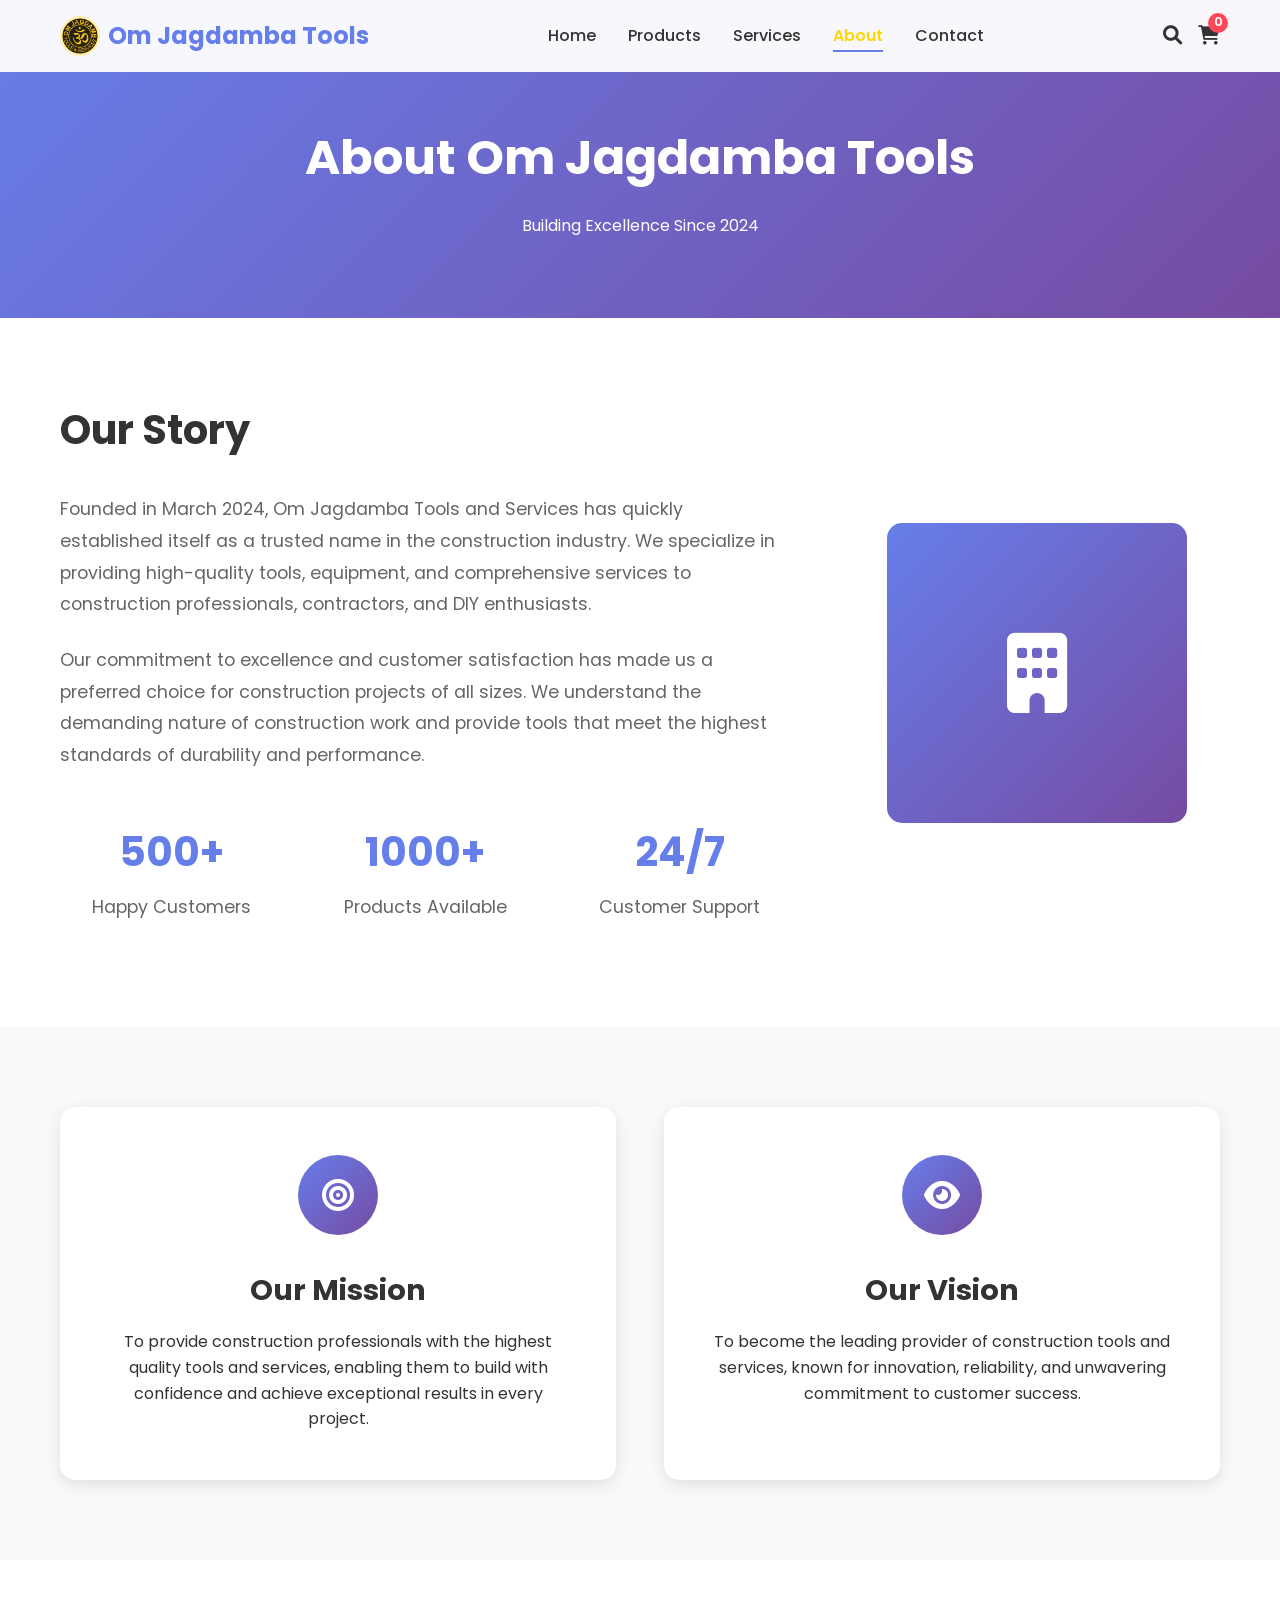
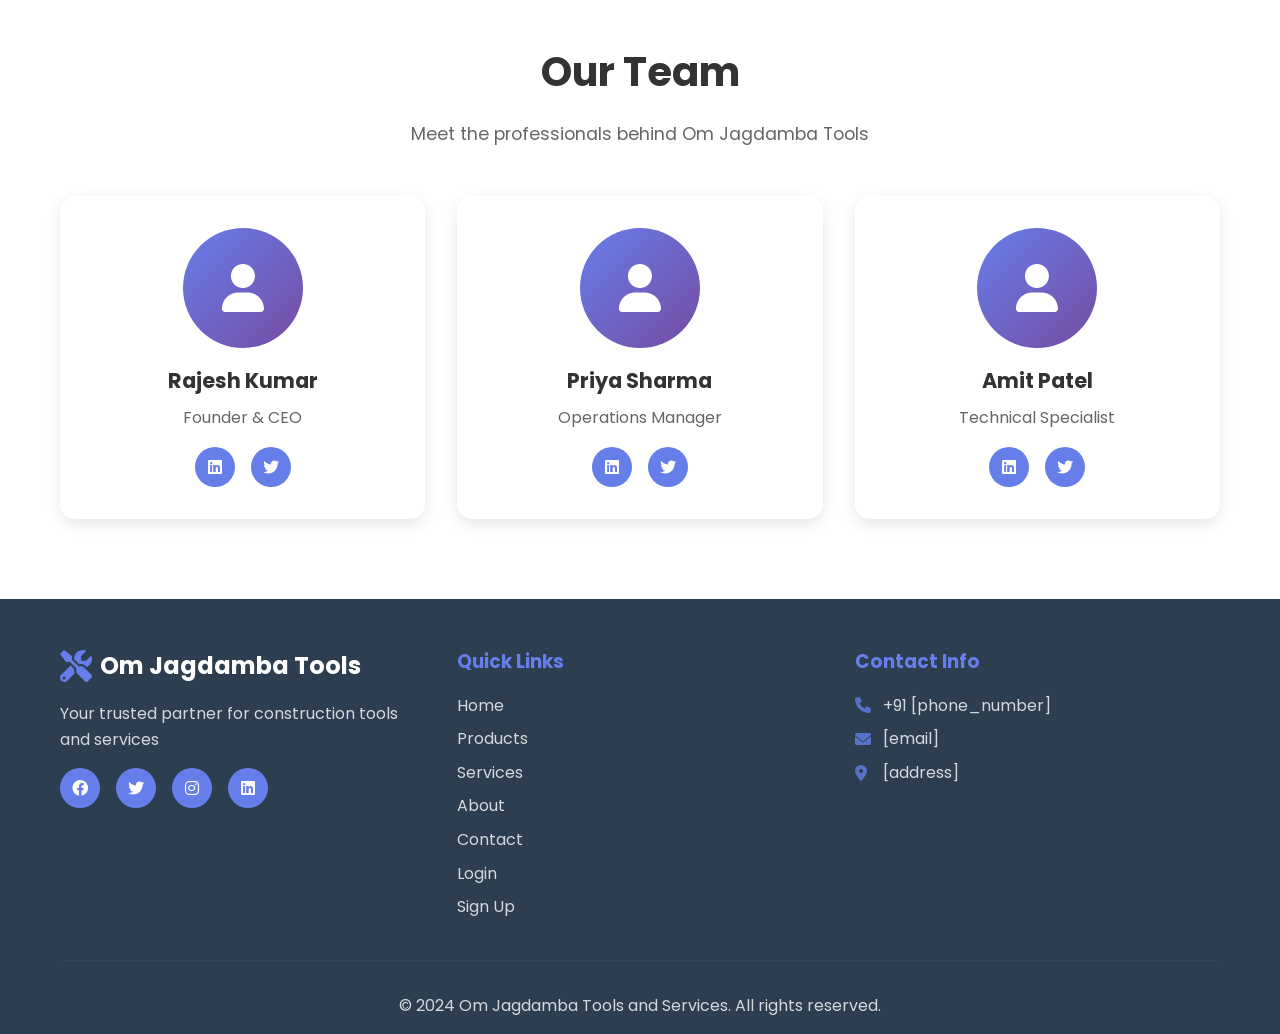
==== about.html @ 0ce2794a "Tried git" ====
<!DOCTYPE html>
<html lang="en">
<head>
    <meta charset="UTF-8">
    <meta name="viewport" content="width=device-width, initial-scale=1.0">
    <title>About Us - Om Jagdamba Tools and Services</title>
    <link rel="stylesheet" href="styles.css">
    <link href="https://cdnjs.cloudflare.com/ajax/libs/font-awesome/6.0.0/css/all.min.css" rel="stylesheet">
    <link href="https://fonts.googleapis.com/css2?family=Poppins:wght@300;400;500;600;700&display=swap" rel="stylesheet">
</head>
<body>
    <!-- Header -->
    <header class="header">
        <nav class="navbar">
            <div class="nav-container">
                <div class="logo">
                    <img src="om-jagdamb-tools-services-logo.jpg" alt="Om Jagdamba Tools Logo" class="logo-image">
                    <span>Om Jagdamba Tools</span>
                </div>
                <ul class="nav-menu">
                    <li><a href="index.html" class="nav-link">Home</a></li>
                    <li><a href="product_webpage.html" class="nav-link">Products</a></li>
                    <li><a href="index.html#services" class="nav-link">Services</a></li>
                    <li><a href="about.html" class="nav-link active">About</a></li>
                    <li><a href="contact.html" class="nav-link">Contact</a></li>
                </ul>
                <div class="nav-icons">
                    <div class="search-icon"><i class="fas fa-search"></i></div>
                    <div class="cart-icon">
                        <i class="fas fa-shopping-cart"></i>
                        <span class="cart-count">0</span>
                    </div>
                </div>
            </div>
        </nav>
    </header>

    <!-- About Hero -->
    <section class="page-hero">
        <div class="container">
            <h1>About Om Jagdamba Tools</h1>
            <p>Building Excellence Since 2024</p>
        </div>
    </section>

    <!-- About Content -->
    <section class="about-content">
        <div class="container">
            <div class="about-grid">
                <div class="about-text">
                    <h2>Our Story</h2>
                    <p>Founded in March 2024, Om Jagdamba Tools and Services has quickly established itself as a trusted name in the construction industry. We specialize in providing high-quality tools, equipment, and comprehensive services to construction professionals, contractors, and DIY enthusiasts.</p>
                    
                    <p>Our commitment to excellence and customer satisfaction has made us a preferred choice for construction projects of all sizes. We understand the demanding nature of construction work and provide tools that meet the highest standards of durability and performance.</p>
                    
                    <div class="stats">
                        <div class="stat-item">
                            <h3>500+</h3>
                            <p>Happy Customers</p>
                        </div>
                        <div class="stat-item">
                            <h3>1000+</h3>
                            <p>Products Available</p>
                        </div>
                        <div class="stat-item">
                            <h3>24/7</h3>
                            <p>Customer Support</p>
                        </div>
                    </div>
                </div>
                <div class="about-image">
                    <div class="image-placeholder">
                        <i class="fas fa-building"></i>
                    </div>
                </div>
            </div>
        </div>
    </section>

    <!-- Mission & Vision -->
    <section class="mission-vision">
        <div class="container">
            <div class="mv-grid">
                <div class="mv-card">
                    <div class="mv-icon">
                        <i class="fas fa-bullseye"></i>
                    </div>
                    <h3>Our Mission</h3>
                    <p>To provide construction professionals with the highest quality tools and services, enabling them to build with confidence and achieve exceptional results in every project.</p>
                </div>
                <div class="mv-card">
                    <div class="mv-icon">
                        <i class="fas fa-eye"></i>
                    </div>
                    <h3>Our Vision</h3>
                    <p>To become the leading provider of construction tools and services, known for innovation, reliability, and unwavering commitment to customer success.</p>
                </div>
            </div>
        </div>
    </section>

    <!-- Team Section -->
    <section class="team">
        <div class="container">
            <div class="section-header">
                <h2>Our Team</h2>
                <p>Meet the professionals behind Om Jagdamba Tools</p>
            </div>
            <div class="team-grid">
                <div class="team-member">
                    <div class="member-image">
                        <i class="fas fa-user"></i>
                    </div>
                    <h3>Rajesh Kumar</h3>
                    <p>Founder & CEO</p>
                    <div class="member-social">
                        <a href="#"><i class="fab fa-linkedin"></i></a>
                        <a href="#"><i class="fab fa-twitter"></i></a>
                    </div>
                </div>
                <div class="team-member">
                    <div class="member-image">
                        <i class="fas fa-user"></i>
                    </div>
                    <h3>Priya Sharma</h3>
                    <p>Operations Manager</p>
                    <div class="member-social">
                        <a href="#"><i class="fab fa-linkedin"></i></a>
                        <a href="#"><i class="fab fa-twitter"></i></a>
                    </div>
                </div>
                <div class="team-member">
                    <div class="member-image">
                        <i class="fas fa-user"></i>
                    </div>
                    <h3>Amit Patel</h3>
                    <p>Technical Specialist</p>
                    <div class="member-social">
                        <a href="#"><i class="fab fa-linkedin"></i></a>
                        <a href="#"><i class="fab fa-twitter"></i></a>
                    </div>
                </div>
            </div>
        </div>
    </section>

    <!-- Footer -->
    <footer class="footer">
        <div class="container">
            <div class="footer-content">
                <div class="footer-section">
                    <div class="footer-logo">
                        <i class="fas fa-tools"></i>
                        <span>Om Jagdamba Tools</span>
                    </div>
                    <p>Your trusted partner for construction tools and services</p>
                    <div class="social-links">
                        <a href="#"><i class="fab fa-facebook"></i></a>
                        <a href="#"><i class="fab fa-twitter"></i></a>
                        <a href="#"><i class="fab fa-instagram"></i></a>
                        <a href="#"><i class="fab fa-linkedin"></i></a>
                    </div>
                </div>
                <div class="footer-section">
                    <h3>Quick Links</h3>
                    <ul>
                        <li><a href="index.html">Home</a></li>
                        <li><a href="product_webpage.html">Products</a></li>
                        <li><a href="index.html#services">Services</a></li>
                        <li><a href="about.html">About</a></li>
                        <li><a href="contact.html">Contact</a></li>
                        <li><a href="login.html">Login</a></li>
                        <li><a href="signup.html">Sign Up</a></li>
                    </ul>
                </div>
                <div class="footer-section">
                    <h3>Contact Info</h3>
                    <div class="contact-info">
                        <p><i class="fas fa-phone"></i> +91 [phone_number]</p>
                        <p><i class="fas fa-envelope"></i> [email]</p>
                        <p><i class="fas fa-map-marker-alt"></i> [address]</p>
                    </div>
                </div>
            </div>
            <div class="footer-bottom">
                <p>&copy; 2024 Om Jagdamba Tools and Services. All rights reserved.</p>
            </div>
        </div>
    </footer>

    <style>
        .page-hero {
            background: linear-gradient(135deg, #667eea 0%, #764ba2 100%);
            padding: 120px 0 80px;
            text-align: center;
            color: white;
        }
        
        .page-hero h1 {
            font-size: 3rem;
            margin-bottom: 1rem;
        }
        
        .about-content {
            padding: 5rem 0;
        }
        
        .about-grid {
            display: grid;
            grid-template-columns: 2fr 1fr;
            gap: 4rem;
            align-items: center;
        }
        
        .about-text h2 {
            font-size: 2.5rem;
            margin-bottom: 2rem;
            color: #333;
        }
        
        .about-text p {
            font-size: 1.1rem;
            line-height: 1.8;
            margin-bottom: 1.5rem;
            color: #666;
        }
        
        .stats {
            display: grid;
            grid-template-columns: repeat(3, 1fr);
            gap: 2rem;
            margin-top: 3rem;
        }
        
        .stat-item {
            text-align: center;
        }
        
        .stat-item h3 {
            font-size: 2.5rem;
            color: #667eea;
            margin-bottom: 0.5rem;
        }
        
        .about-image {
            display: flex;
            justify-content: center;
        }
        
        .image-placeholder {
            width: 300px;
            height: 300px;
            background: linear-gradient(135deg, #667eea, #764ba2);
            border-radius: 15px;
            display: flex;
            align-items: center;
            justify-content: center;
            font-size: 5rem;
            color: white;
        }
        
        .mission-vision {
            background: #f8f9fa;
            padding: 5rem 0;
        }
        
        .mv-grid {
            display: grid;
            grid-template-columns: repeat(auto-fit, minmax(400px, 1fr));
            gap: 3rem;
        }
        
        .mv-card {
            background: white;
            padding: 3rem;
            border-radius: 15px;
            text-align: center;
            box-shadow: 0 5px 15px rgba(0,0,0,0.1);
        }
        
        .mv-icon {
            width: 80px;
            height: 80px;
            background: linear-gradient(135deg, #667eea, #764ba2);
            border-radius: 50%;
            display: flex;
            align-items: center;
            justify-content: center;
            margin: 0 auto 2rem;
            font-size: 2rem;
            color: white;
        }
        
        .mv-card h3 {
            font-size: 1.8rem;
            margin-bottom: 1rem;
            color: #333;
        }
        
        .team {
            padding: 5rem 0;
        }
        
        .team-grid {
            display: grid;
            grid-template-columns: repeat(auto-fit, minmax(250px, 1fr));
            gap: 2rem;
        }
        
        .team-member {
            background: white;
            padding: 2rem;
            border-radius: 15px;
            text-align: center;
            box-shadow: 0 5px 15px rgba(0,0,0,0.1);
            transition: transform 0.3s ease;
        }
        
        .team-member:hover {
            transform: translateY(-10px);
        }
        
        .member-image {
            width: 120px;
            height: 120px;
            background: linear-gradient(135deg, #667eea, #764ba2);
            border-radius: 50%;
            display: flex;
            align-items: center;
            justify-content: center;
            margin: 0 auto 1rem;
            font-size: 3rem;
            color: white;
        }
        
        .team-member h3 {
            font-size: 1.3rem;
            margin-bottom: 0.5rem;
            color: #333;
        }
        
        .team-member p {
            color: #666;
            margin-bottom: 1rem;
        }
        
        .member-social {
            display: flex;
            justify-content: center;
            gap: 1rem;
        }
        
        .member-social a {
            width: 40px;
            height: 40px;
            background: #667eea;
            border-radius: 50%;
            display: flex;
            align-items: center;
            justify-content: center;
            color: white;
            text-decoration: none;
            transition: transform 0.3s ease;
        }
        
        .member-social a:hover {
            transform: translateY(-3px);
        }
        
        @media (max-width: 768px) {
            .about-grid {
                grid-template-columns: 1fr;
                gap: 2rem;
            }
            
            .stats {
                grid-template-columns: 1fr;
            }
            
            .mv-grid {
                grid-template-columns: 1fr;
            }
            
            .page-hero h1 {
                font-size: 2rem;
            }
        }
    </style>
</body>
</html>
---- styles.css ----
/* Reset and Base Styles */
* {
    margin: 0;
    padding: 0;
    box-sizing: border-box;
}

body {
    font-family: 'Poppins', sans-serif;
    line-height: 1.6;
    color: #333;
    overflow-x: hidden;
}

.container {
    max-width: 1200px;
    margin: 0 auto;
    padding: 0 20px;
}

/* Loading Screen */
#loading-screen {
    position: fixed;
    top: 0;
    left: 0;
    width: 100%;
    height: 100%;
    background: linear-gradient(135deg, #667eea 0%, #764ba2 100%);
    display: flex;
    justify-content: center;
    align-items: center;
    z-index: 9999;
    transition: opacity 0.5s ease-out;
}

.construction-loader {
    text-align: center;
    color: white;
}

.construction-loader i {
    font-size: 3rem;
    animation: bounce 1s infinite;
    margin-bottom: 1rem;
}

.loading-text {
    font-size: 1.2rem;
    font-weight: 500;
}

@keyframes bounce {
    0%, 20%, 50%, 80%, 100% {
        transform: translateY(0);
    }
    40% {
        transform: translateY(-20px);
    }
    60% {
        transform: translateY(-10px);
    }
}

/* Header Styles */
.header {
    position: fixed;
    top: 0;
    width: 100%;
    background: rgba(255, 255, 255, 0.95);
    backdrop-filter: blur(10px);
    z-index: 1000;
    transition: all 0.3s ease;
}

.navbar {
    padding: 1rem 0;
}

.nav-container {
    display: flex;
    justify-content: space-between;
    align-items: center;
    max-width: 1200px;
    margin: 0 auto;
    padding: 0 20px;
}

.logo {
    display: flex;
    align-items: center;
    font-size: 1.5rem;
    font-weight: 700;
    color: #667eea;
}

.logo i {
    margin-right: 0.5rem;
    font-size: 2rem;
}

.nav-menu {
    display: flex;
    list-style: none;
    gap: 2rem;
}

.nav-link {
    text-decoration: none;
    color: #333;
    font-weight: 500;
    transition: color 0.3s ease;
    position: relative;
}

.nav-link:hover {
    color: #667eea;
}

.nav-link::after {
    content: '';
    position: absolute;
    width: 0;
    height: 2px;
    bottom: -5px;
    left: 0;
    background: #667eea;
    transition: width 0.3s ease;
}

.nav-link:hover::after {
    width: 100%;
}

.nav-icons {
    display: flex;
    align-items: center;
    gap: 1rem;
}

.search-icon, .cart-icon {
    cursor: pointer;
    font-size: 1.2rem;
    transition: color 0.3s ease;
    position: relative;
}

.search-icon:hover, .cart-icon:hover {
    color: #667eea;
}

.login-btn-nav {
    display: flex;
    align-items: center;
    gap: 0.5rem;
    padding: 0.5rem 1rem;
    background: linear-gradient(135deg, #667eea, #764ba2);
    color: white;
    text-decoration: none;
    border-radius: 25px;
    font-weight: 500;
    font-size: 0.9rem;
    transition: all 0.3s ease;
}

.login-btn-nav:hover {
    transform: translateY(-2px);
    box-shadow: 0 5px 15px rgba(102, 126, 234, 0.3);
}

.cart-count {
    position: absolute;
    top: -8px;
    right: -8px;
    background: #ff4757;
    color: white;
    border-radius: 50%;
    width: 20px;
    height: 20px;
    display: flex;
    align-items: center;
    justify-content: center;
    font-size: 0.8rem;
    font-weight: 600;
}

.hamburger {
    display: none;
    flex-direction: column;
    cursor: pointer;
}

.hamburger span {
    width: 25px;
    height: 3px;
    background: #333;
    margin: 3px 0;
    transition: 0.3s;
}

/* Hero Section */
.hero {
    min-height: 100vh;
    background: linear-gradient(135deg, #667eea 0%, #764ba2 100%);
    display: flex;
    align-items: center;
    padding-top: 80px;
    position: relative;
    overflow: hidden;
}

.hero::before {
    content: '';
    position: absolute;
    top: 0;
    left: 0;
    right: 0;
    bottom: 0;
    background: url('data:image/svg+xml,<svg xmlns="http://www.w3.org/2000/svg" viewBox="0 0 100 100"><defs><pattern id="grain" width="100" height="100" patternUnits="userSpaceOnUse"><circle cx="25" cy="25" r="1" fill="rgba(255,255,255,0.1)"/><circle cx="75" cy="75" r="1" fill="rgba(255,255,255,0.1)"/></pattern></defs><rect width="100" height="100" fill="url(%23grain)"/></svg>');
    opacity: 0.3;
}

.hero-content {
    display: grid;
    grid-template-columns: 1fr 1fr;
    gap: 4rem;
    align-items: center;
    max-width: 1200px;
    margin: 0 auto;
    padding: 0 20px;
    position: relative;
    z-index: 1;
}

.hero-text {
    color: white;
    animation: slideInLeft 1s ease-out;
}

.hero-title {
    font-size: 3.5rem;
    font-weight: 700;
    margin-bottom: 1rem;
    line-height: 1.2;
}

.hero-subtitle {
    font-size: 1.2rem;
    margin-bottom: 2rem;
    opacity: 0.9;
}

.hero-buttons {
    display: flex;
    gap: 1rem;
}

.btn {
    padding: 1rem 2rem;
    border: none;
    border-radius: 50px;
    font-size: 1rem;
    font-weight: 600;
    cursor: pointer;
    transition: all 0.3s ease;
    text-decoration: none;
    display: inline-block;
    text-align: center;
}

.btn-primary {
    background: white;
    color: #667eea;
}

.btn-primary:hover {
    transform: translateY(-2px);
    box-shadow: 0 10px 25px rgba(0,0,0,0.2);
}

.btn-secondary {
    background: transparent;
    color: white;
    border: 2px solid white;
}

.btn-secondary:hover {
    background: white;
    color: #667eea;
    transform: translateY(-2px);
}

.hero-image {
    position: relative;
    animation: slideInRight 1s ease-out;
}

.floating-tools {
    position: relative;
    height: 400px;
}

.tool-icon {
    position: absolute;
    font-size: 3rem;
    color: rgba(255, 255, 255, 0.8);
    animation: float 3s ease-in-out infinite;
}

.tool-icon:nth-child(1) {
    top: 20%;
    left: 20%;
    animation-delay: 0s;
}

.tool-icon:nth-child(2) {
    top: 60%;
    right: 20%;
    animation-delay: 0.5s;
}

.tool-icon:nth-child(3) {
    bottom: 30%;
    left: 30%;
    animation-delay: 1s;
}

.tool-icon:nth-child(4) {
    top: 10%;
    right: 30%;
    animation-delay: 1.5s;
}

@keyframes float {
    0%, 100% {
        transform: translateY(0px);
    }
    50% {
        transform: translateY(-20px);
    }
}

@keyframes slideInLeft {
    from {
        opacity: 0;
        transform: translateX(-50px);
    }
    to {
        opacity: 1;
        transform: translateX(0);
    }
}

@keyframes slideInRight {
    from {
        opacity: 0;
        transform: translateX(50px);
    }
    to {
        opacity: 1;
        transform: translateX(0);
    }
}

/* Features Section */
.features {
    padding: 5rem 0;
    background: #f8f9fa;
}

.features-grid {
    display: grid;
    grid-template-columns: repeat(auto-fit, minmax(250px, 1fr));
    gap: 2rem;
}

.feature-card {
    background: white;
    padding: 2rem;
    border-radius: 15px;
    text-align: center;
    box-shadow: 0 5px 15px rgba(0,0,0,0.1);
    transition: all 0.3s ease;
    animation: fadeInUp 0.6s ease-out;
}

.feature-card:hover {
    transform: translateY(-10px);
    box-shadow: 0 15px 35px rgba(0,0,0,0.15);
}

.feature-icon {
    width: 80px;
    height: 80px;
    background: linear-gradient(135deg, #667eea, #764ba2);
    border-radius: 50%;
    display: flex;
    align-items: center;
    justify-content: center;
    margin: 0 auto 1rem;
    color: white;
    font-size: 2rem;
}

.feature-card h3 {
    font-size: 1.5rem;
    margin-bottom: 1rem;
    color: #333;
}

.feature-card p {
    color: #666;
    line-height: 1.6;
}

@keyframes fadeInUp {
    from {
        opacity: 0;
        transform: translateY(30px);
    }
    to {
        opacity: 1;
        transform: translateY(0);
    }
}

/* Products Section */
.products {
    padding: 5rem 0;
}

.section-header {
    text-align: center;
    margin-bottom: 3rem;
}

.section-header h2 {
    font-size: 2.5rem;
    margin-bottom: 1rem;
    color: #333;
}

.section-header p {
    font-size: 1.1rem;
    color: #666;
}



.products-grid {
    display: grid;
    grid-template-columns: repeat(auto-fit, minmax(280px, 1fr));
    gap: 2rem;
}

.product-card {
    background: white;
    border-radius: 15px;
    overflow: hidden;
    box-shadow: 0 5px 15px rgba(0,0,0,0.1);
    transition: all 0.3s ease;
    animation: fadeInUp 0.6s ease-out;
}

.product-card:hover {
    transform: translateY(-5px);
    box-shadow: 0 15px 35px rgba(0,0,0,0.15);
}

.product-image {
    height: 200px;
    background: linear-gradient(135deg, #f093fb 0%, #f5576c 100%);
    display: flex;
    align-items: center;
    justify-content: center;
    font-size: 3rem;
    color: white;
    position: relative;
    overflow: hidden;
}

.product-image::before {
    content: '';
    position: absolute;
    top: 0;
    left: -100%;
    width: 100%;
    height: 100%;
    background: linear-gradient(90deg, transparent, rgba(255,255,255,0.3), transparent);
    transition: left 0.5s ease;
}

.product-card:hover .product-image::before {
    left: 100%;
}

.product-info {
    padding: 1.5rem;
}

.product-title {
    font-size: 1.2rem;
    font-weight: 600;
    margin-bottom: 0.5rem;
    color: #333;
}

.product-description {
    color: #666;
    margin-bottom: 1rem;
    font-size: 0.9rem;
}

.product-price {
    font-size: 1.5rem;
    font-weight: 700;
    color: #667eea;
    margin-bottom: 1rem;
}

.add-to-cart {
    width: 100%;
    padding: 0.8rem;
    background: #667eea;
    color: white;
    border: none;
    border-radius: 8px;
    cursor: pointer;
    font-weight: 600;
    transition: all 0.3s ease;
}

.add-to-cart:hover {
    background: #5a67d8;
    transform: translateY(-2px);
}

/* Services Section */
.services {
    padding: 5rem 0;
    background: #f8f9fa;
}

.services-grid {
    display: grid;
    grid-template-columns: repeat(auto-fit, minmax(300px, 1fr));
    gap: 2rem;
}

.service-card {
    background: white;
    padding: 2.5rem;
    border-radius: 15px;
    text-align: center;
    box-shadow: 0 5px 15px rgba(0,0,0,0.1);
    transition: all 0.3s ease;
    animation: fadeInUp 0.6s ease-out;
}

.service-card:hover {
    transform: translateY(-10px);
    box-shadow: 0 15px 35px rgba(0,0,0,0.15);
}

.service-icon {
    width: 100px;
    height: 100px;
    background: linear-gradient(135deg, #667eea, #764ba2);
    border-radius: 50%;
    display: flex;
    align-items: center;
    justify-content: center;
    margin: 0 auto 1.5rem;
    color: white;
    font-size: 2.5rem;
}

.service-card h3 {
    font-size: 1.8rem;
    margin-bottom: 1rem;
    color: #333;
}

.service-card p {
    color: #666;
    line-height: 1.6;
    font-size: 1.1rem;
}

/* Footer */
.footer {
    background: #2c3e50;
    color: white;
    padding: 3rem 0 1rem;
}

.footer-content {
    display: grid;
    grid-template-columns: repeat(auto-fit, minmax(250px, 1fr));
    gap: 2rem;
    margin-bottom: 2rem;
}

.footer-logo {
    display: flex;
    align-items: center;
    font-size: 1.5rem;
    font-weight: 700;
    margin-bottom: 1rem;
}

.footer-logo i {
    margin-right: 0.5rem;
    font-size: 2rem;
    color: #667eea;
}

.footer-section p {
    margin-bottom: 1rem;
    opacity: 0.8;
}

.social-links {
    display: flex;
    gap: 1rem;
}

.social-links a {
    width: 40px;
    height: 40px;
    background: #667eea;
    border-radius: 50%;
    display: flex;
    align-items: center;
    justify-content: center;
    color: white;
    text-decoration: none;
    transition: all 0.3s ease;
}

.social-links a:hover {
    transform: translateY(-3px);
    box-shadow: 0 5px 15px rgba(102, 126, 234, 0.4);
}

.footer-section h3 {
    margin-bottom: 1rem;
    color: #667eea;
}

.footer-section ul {
    list-style: none;
}

.footer-section ul li {
    margin-bottom: 0.5rem;
}

.footer-section ul li a {
    color: white;
    text-decoration: none;
    opacity: 0.8;
    transition: opacity 0.3s ease;
}

.footer-section ul li a:hover {
    opacity: 1;
}

.contact-info p {
    display: flex;
    align-items: center;
    margin-bottom: 0.5rem;
}

.contact-info i {
    margin-right: 0.5rem;
    color: #667eea;
    width: 20px;
}

.footer-bottom {
    text-align: center;
    padding-top: 2rem;
    border-top: 1px solid #34495e;
    opacity: 0.8;
}

/* Cart Sidebar */
.cart-sidebar {
    position: fixed;
    top: 0;
    right: -400px;
    width: 400px;
    height: 100vh;
    background: white;
    box-shadow: -5px 0 15px rgba(0,0,0,0.1);
    z-index: 1001;
    transition: right 0.3s ease;
    display: flex;
    flex-direction: column;
}

.cart-sidebar.open {
    right: 0;
}

.cart-header {
    padding: 1.5rem;
    border-bottom: 1px solid #eee;
    display: flex;
    justify-content: space-between;
    align-items: center;
}

.close-cart {
    background: none;
    border: none;
    font-size: 1.5rem;
    cursor: pointer;
    color: #666;
}

.cart-items {
    flex: 1;
    padding: 1rem;
    overflow-y: auto;
}

.cart-item {
    display: flex;
    align-items: center;
    padding: 1rem 0;
    border-bottom: 1px solid #eee;
}

.cart-item-image {
    width: 60px;
    height: 60px;
    background: #667eea;
    border-radius: 8px;
    display: flex;
    align-items: center;
    justify-content: center;
    color: white;
    margin-right: 1rem;
}

.cart-item-info {
    flex: 1;
}

.cart-item-title {
    font-weight: 600;
    margin-bottom: 0.5rem;
}

.cart-item-price {
    color: #667eea;
    font-weight: 600;
}

.cart-footer {
    padding: 1.5rem;
    border-top: 1px solid #eee;
}

.cart-total {
    font-size: 1.2rem;
    margin-bottom: 1rem;
    text-align: center;
}

.checkout-btn {
    width: 100%;
    padding: 1rem;
    background: #667eea;
    color: white;
    border: none;
    border-radius: 8px;
    font-size: 1.1rem;
    font-weight: 600;
    cursor: pointer;
    transition: background 0.3s ease;
}

.checkout-btn:hover {
    background: #5a67d8;
}

.overlay {
    position: fixed;
    top: 0;
    left: 0;
    width: 100%;
    height: 100%;
    background: rgba(0,0,0,0.5);
    z-index: 1000;
    opacity: 0;
    visibility: hidden;
    transition: all 0.3s ease;
}

.overlay.active {
    opacity: 1;
    visibility: visible;
}

/* Responsive Design */
@media (max-width: 768px) {
    .hamburger {
        display: flex;
    }
    
    .nav-menu {
        position: fixed;
        left: -100%;
        top: 70px;
        flex-direction: column;
        background-color: white;
        width: 100%;
        text-align: center;
        transition: 0.3s;
        box-shadow: 0 10px 27px rgba(0,0,0,0.05);
        padding: 2rem 0;
    }
    
    .nav-menu.active {
        left: 0;
    }
    
    .login-btn-nav {
        font-size: 0.8rem;
        padding: 0.4rem 0.8rem;
    }
    
    .hero-content {
        grid-template-columns: 1fr;
        text-align: center;
        gap: 2rem;
    }
    
    .hero-title {
        font-size: 2.5rem;
    }
    
    .hero-buttons {
        justify-content: center;
    }
    
    .features-grid {
        grid-template-columns: 1fr;
    }
    
    .products-grid {
        grid-template-columns: 1fr;
    }
    
    .services-grid {
        grid-template-columns: 1fr;
    }
    
    .cart-sidebar {
        width: 100%;
        right: -100%;
    }
    

}

/* Scroll Animations */
.fade-in {
    opacity: 0;
    transform: translateY(30px);
    transition: all 0.6s ease;
}

.fade-in.visible {
    opacity: 1;
    transform: translateY(0);
}

/* Custom Scrollbar */
::-webkit-scrollbar {
    width: 8px;
}

::-webkit-scrollbar-track {
    background: #f1f1f1;
}

::-webkit-scrollbar-thumb {
    background: #667eea;
    border-radius: 4px;
}

::-webkit-scrollbar-thumb:hover {
    background: #5a67d8;
}/* Acti
ve Navigation Link */
.nav-link.active {
    color: #FFD700 !important;
    font-weight: 600;
}

.nav-link.active::after {
    width: 100%;
}

/* Ensure all script files work together */
.product-card {
    cursor: pointer;
    transition: transform 0.3s ease, box-shadow 0.3s ease;
}

.product-card:hover {
    transform: translateY(-5px);
    box-shadow: 0 10px 25px rgba(0,0,0,0.15);
}

/* Mobile menu improvements */
@media (max-width: 768px) {
    .nav-menu {
        position: fixed;
        top: 0;
        left: -100%;
        width: 100%;
        height: 100vh;
        background: linear-gradient(135deg, #2c3e50 0%, #34495e 100%);
        flex-direction: column;
        justify-content: center;
        align-items: center;
        transition: left 0.3s ease;
        z-index: 1001;
    }
    
    .nav-menu.active {
        left: 0;
    }
    
    .nav-menu li {
        margin: 1rem 0;
    }
    
    .nav-link {
        font-size: 1.2rem;
        padding: 1rem 2rem;
    }
}/* P
erfect Logo Styles */
.logo-image {
    width: 40px;
    height: 40px;
    margin-right: 0.5rem;
    object-fit: cover;
    background: transparent;
    border-radius: 50%;
    border: 2px solid rgba(255, 215, 0, 0.3);
    transition: transform 0.3s ease;
}

.logo-image:hover {
    transform: scale(1.05);
}

.footer-logo .logo-image {
    width: 35px;
    height: 35px;
    background: transparent;
    border-radius: 50%;
    border: 2px solid rgba(255, 215, 0, 0.3);
    object-fit: cover;
}

/* Ensure logo displays properly in different contexts */
.logo {
    display: flex;
    align-items: center;
}

.footer-logo {
    display: flex;
    align-items: center;
}

/* Fix for Tailwind classes in product pages */
.h-10.w-10.mr-3.rounded-full {
    width: 40px !important;
    height: 40px !important;
    margin-right: 0.75rem !important;
    border-radius: 50% !important;
    object-fit: cover !important;
    border: 2px solid rgba(255, 215, 0, 0.3) !important;
}/
* Enhanced Product Card Interaction Styles */
.product-card {
    transition: transform 0.3s ease, box-shadow 0.3s ease;
    cursor: pointer;
}

.product-card:hover {
    transform: translateY(-5px);
    box-shadow: 0 10px 25px rgba(0,0,0,0.15);
}

.product-card .product-image {
    cursor: pointer;
    transition: transform 0.3s ease;
    position: relative;
    overflow: hidden;
}

.product-card .product-image:hover {
    transform: scale(1.05);
}

.product-card .product-image::after {
    content: "Click to view details";
    position: absolute;
    top: 0;
    left: 0;
    right: 0;
    bottom: 0;
    background: rgba(102, 126, 234, 0.9);
    color: white;
    display: flex;
    align-items: center;
    justify-content: center;
    font-size: 0.9rem;
    font-weight: 500;
    opacity: 0;
    transition: opacity 0.3s ease;
}

.product-card .product-image:hover::after {
    opacity: 1;
}

.product-card .product-title {
    cursor: pointer;
    transition: color 0.3s ease;
}

.product-card .product-title:hover {
    color: #667eea;
}

.product-actions {
    display: flex;
    gap: 0.5rem;
    margin-top: 1rem;
}

.view-details-btn {
    flex: 1;
    padding: 0.75rem 1rem;
    background: linear-gradient(135deg, #667eea, #764ba2);
    color: white;
    border: none;
    border-radius: 8px;
    font-weight: 500;
    cursor: pointer;
    transition: all 0.3s ease;
    display: flex;
    align-items: center;
    justify-content: center;
    gap: 0.5rem;
    font-size: 0.9rem;
}

.view-details-btn:hover {
    transform: translateY(-2px);
    box-shadow: 0 5px 15px rgba(102, 126, 234, 0.3);
}

.product-card .add-to-cart {
    flex: 1;
    padding: 0.75rem 1rem;
    background: linear-gradient(135deg, #FFD700, #FFA500);
    color: #2c3e50;
    border: none;
    border-radius: 8px;
    font-weight: 600;
    cursor: pointer;
    transition: all 0.3s ease;
    display: flex;
    align-items: center;
    justify-content: center;
    gap: 0.5rem;
    font-size: 0.9rem;
}

.product-card .add-to-cart:hover {
    transform: translateY(-2px);
    box-shadow: 0 5px 15px rgba(255, 215, 0, 0.4);
    background: linear-gradient(135deg, #FFA500, #FFD700);
}/* Addi
tional Product Card Click Indicators */
.product-card {
    position: relative;
}

.product-card::before {
    content: "";
    position: absolute;
    top: 0;
    left: 0;
    right: 0;
    bottom: 0;
    border: 2px solid transparent;
    border-radius: 15px;
    transition: border-color 0.3s ease;
    pointer-events: none;
}

.product-card:hover::before {
    border-color: #667eea;
}

/* Make the entire card clickable area more obvious */
.product-card .product-image {
    position: relative;
}

.product-card .product-title {
    position: relative;
}

/* Add a subtle click animation */
.product-card:active {
    transform: translateY(-2px) scale(0.98);
}

/* Responsive adjustments */
@media (max-width: 768px) {
    .product-actions {
        flex-direction: column;
        gap: 0.75rem;
    }
    
    .view-details-btn,
    .product-card .add-to-cart {
        padding: 1rem;
        font-size: 1rem;
    }
}
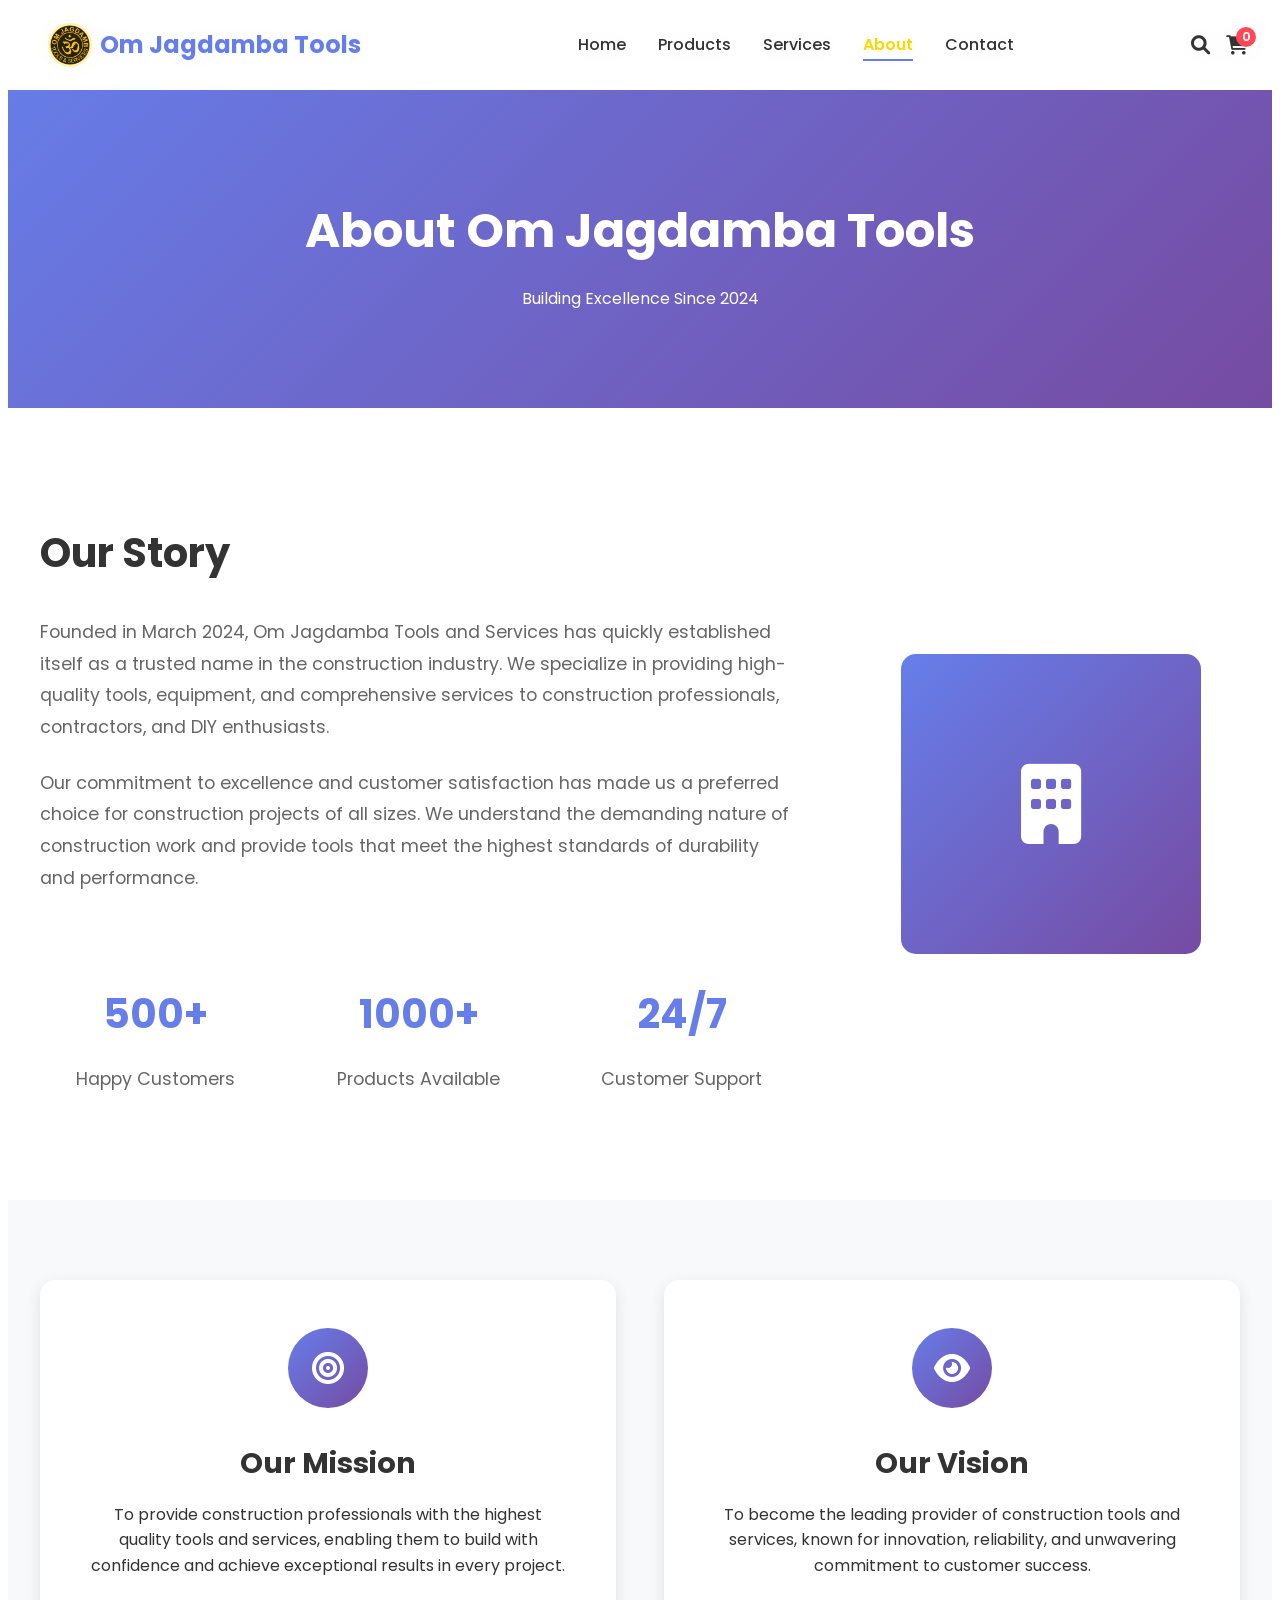
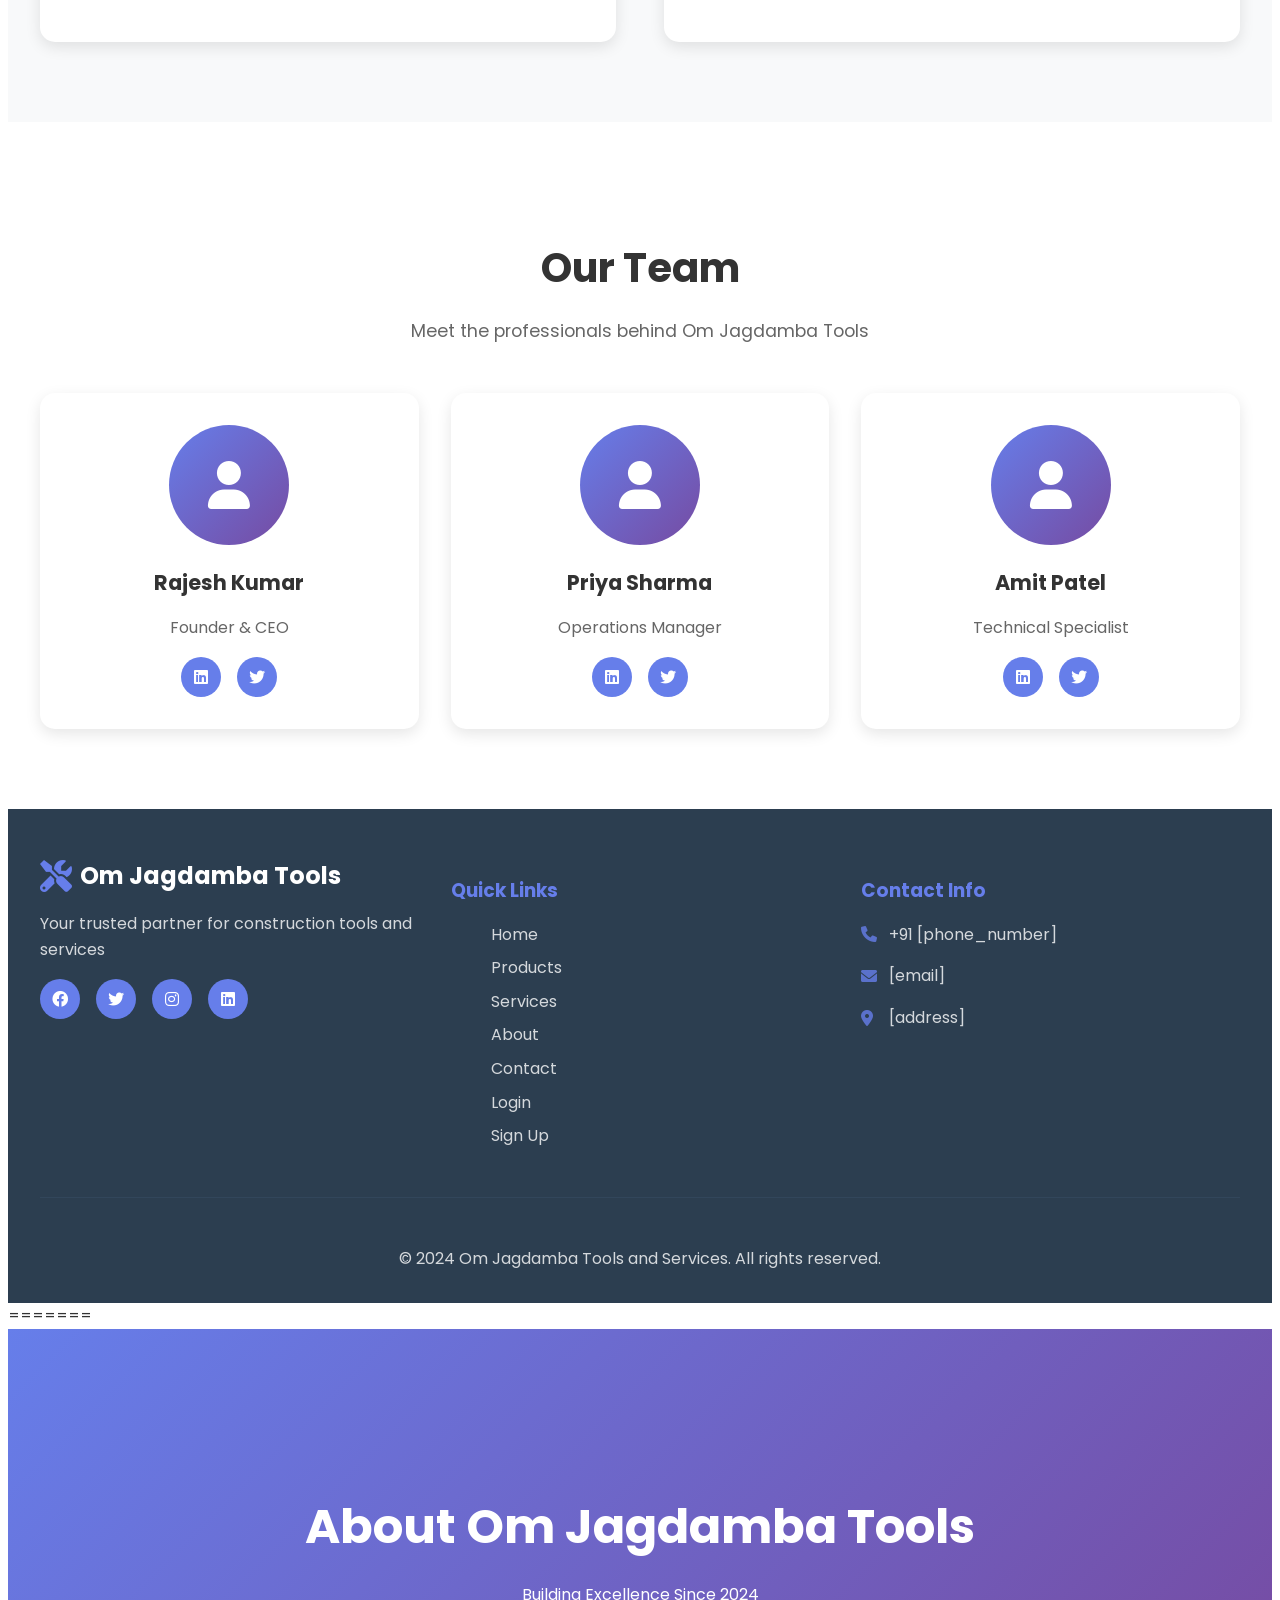
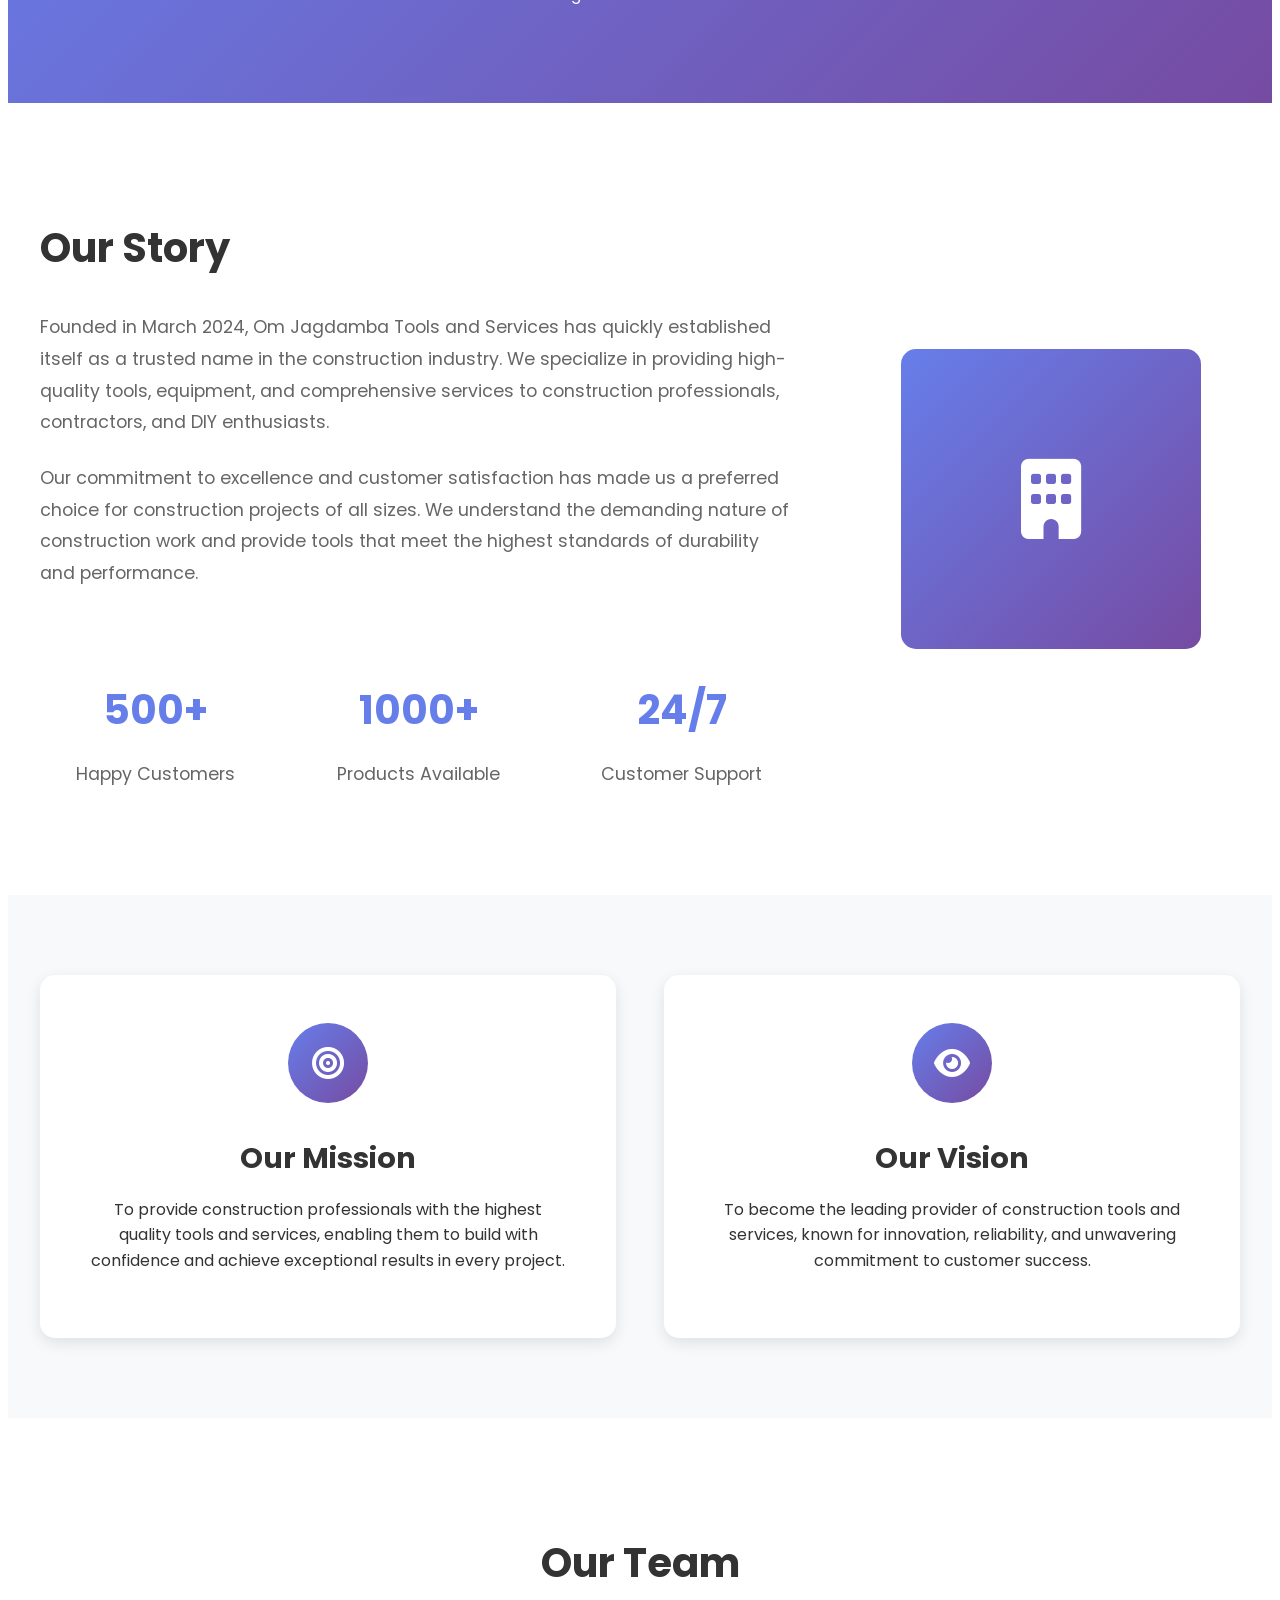
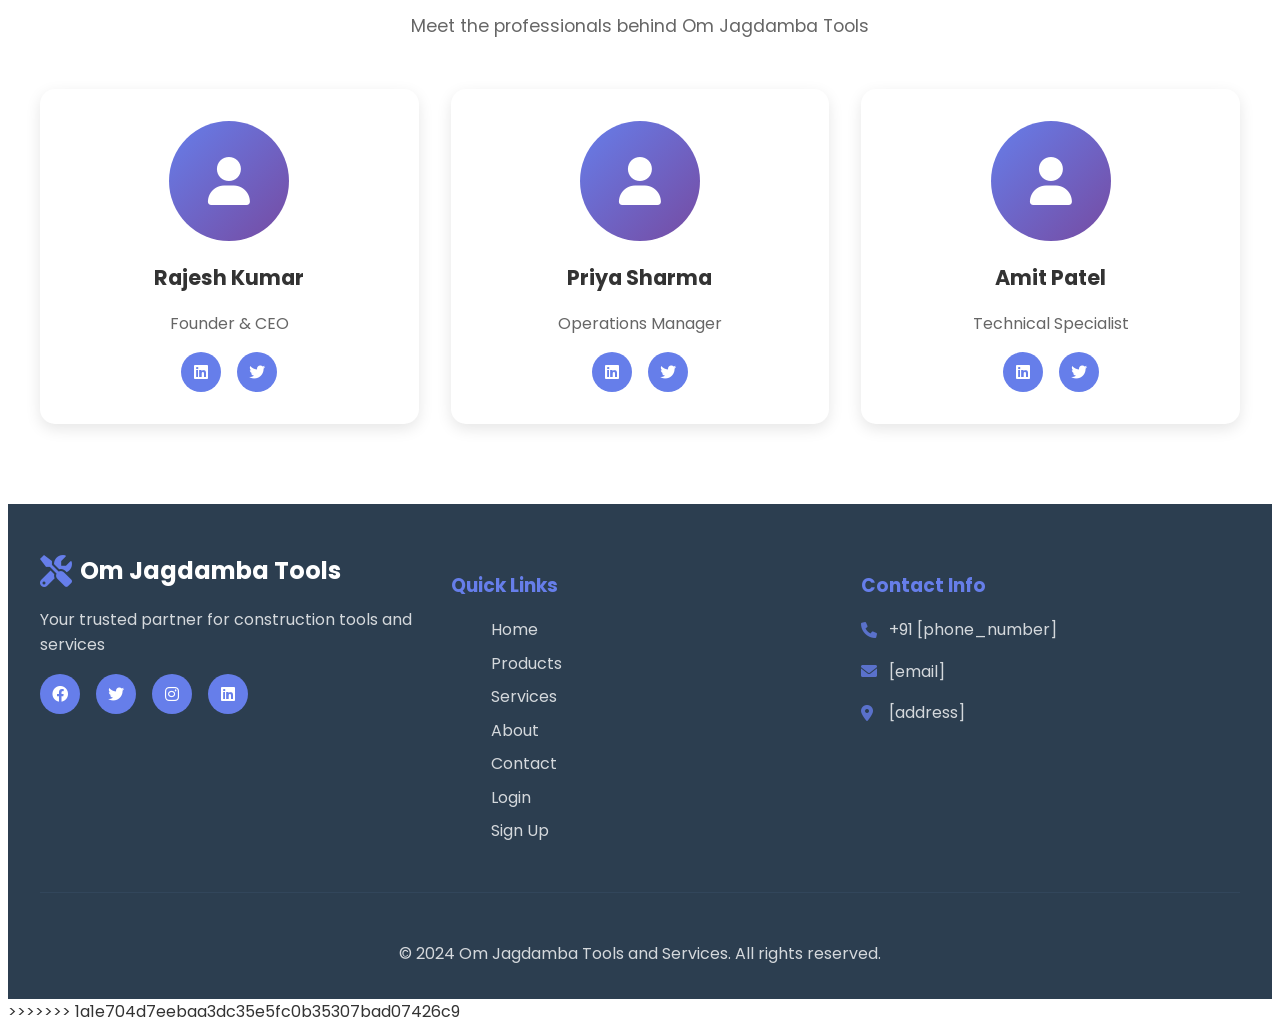
==== commit e6cf5e89: "Resolved merge conflicts - kept local project files" ====
--- a/about.html
+++ b/about.html
@@ -1,3 +1,4 @@
+<<<<<<< HEAD
 <!DOCTYPE html>
 <html lang="en">
 <head>
@@ -387,4 +388,395 @@
         }
     </style>
 </body>
+=======
+<!DOCTYPE html>
+<html lang="en">
+<head>
+    <meta charset="UTF-8">
+    <meta name="viewport" content="width=device-width, initial-scale=1.0">
+    <title>About Us - Om Jagdamba Tools and Services</title>
+    <link rel="stylesheet" href="styles.css">
+    <link href="https://cdnjs.cloudflare.com/ajax/libs/font-awesome/6.0.0/css/all.min.css" rel="stylesheet">
+    <link href="https://fonts.googleapis.com/css2?family=Poppins:wght@300;400;500;600;700&display=swap" rel="stylesheet">
+</head>
+<body>
+    <!-- Header -->
+    <header class="header">
+        <nav class="navbar">
+            <div class="nav-container">
+                <div class="logo">
+                    <img src="om-jagdamb-tools-services-logo.jpg" alt="Om Jagdamba Tools Logo" class="logo-image">
+                    <span>Om Jagdamba Tools</span>
+                </div>
+                <ul class="nav-menu">
+                    <li><a href="index.html" class="nav-link">Home</a></li>
+                    <li><a href="product_webpage.html" class="nav-link">Products</a></li>
+                    <li><a href="index.html#services" class="nav-link">Services</a></li>
+                    <li><a href="about.html" class="nav-link active">About</a></li>
+                    <li><a href="contact.html" class="nav-link">Contact</a></li>
+                </ul>
+                <div class="nav-icons">
+                    <div class="search-icon"><i class="fas fa-search"></i></div>
+                    <div class="cart-icon">
+                        <i class="fas fa-shopping-cart"></i>
+                        <span class="cart-count">0</span>
+                    </div>
+                </div>
+            </div>
+        </nav>
+    </header>
+
+    <!-- About Hero -->
+    <section class="page-hero">
+        <div class="container">
+            <h1>About Om Jagdamba Tools</h1>
+            <p>Building Excellence Since 2024</p>
+        </div>
+    </section>
+
+    <!-- About Content -->
+    <section class="about-content">
+        <div class="container">
+            <div class="about-grid">
+                <div class="about-text">
+                    <h2>Our Story</h2>
+                    <p>Founded in March 2024, Om Jagdamba Tools and Services has quickly established itself as a trusted name in the construction industry. We specialize in providing high-quality tools, equipment, and comprehensive services to construction professionals, contractors, and DIY enthusiasts.</p>
+                    
+                    <p>Our commitment to excellence and customer satisfaction has made us a preferred choice for construction projects of all sizes. We understand the demanding nature of construction work and provide tools that meet the highest standards of durability and performance.</p>
+                    
+                    <div class="stats">
+                        <div class="stat-item">
+                            <h3>500+</h3>
+                            <p>Happy Customers</p>
+                        </div>
+                        <div class="stat-item">
+                            <h3>1000+</h3>
+                            <p>Products Available</p>
+                        </div>
+                        <div class="stat-item">
+                            <h3>24/7</h3>
+                            <p>Customer Support</p>
+                        </div>
+                    </div>
+                </div>
+                <div class="about-image">
+                    <div class="image-placeholder">
+                        <i class="fas fa-building"></i>
+                    </div>
+                </div>
+            </div>
+        </div>
+    </section>
+
+    <!-- Mission & Vision -->
+    <section class="mission-vision">
+        <div class="container">
+            <div class="mv-grid">
+                <div class="mv-card">
+                    <div class="mv-icon">
+                        <i class="fas fa-bullseye"></i>
+                    </div>
+                    <h3>Our Mission</h3>
+                    <p>To provide construction professionals with the highest quality tools and services, enabling them to build with confidence and achieve exceptional results in every project.</p>
+                </div>
+                <div class="mv-card">
+                    <div class="mv-icon">
+                        <i class="fas fa-eye"></i>
+                    </div>
+                    <h3>Our Vision</h3>
+                    <p>To become the leading provider of construction tools and services, known for innovation, reliability, and unwavering commitment to customer success.</p>
+                </div>
+            </div>
+        </div>
+    </section>
+
+    <!-- Team Section -->
+    <section class="team">
+        <div class="container">
+            <div class="section-header">
+                <h2>Our Team</h2>
+                <p>Meet the professionals behind Om Jagdamba Tools</p>
+            </div>
+            <div class="team-grid">
+                <div class="team-member">
+                    <div class="member-image">
+                        <i class="fas fa-user"></i>
+                    </div>
+                    <h3>Rajesh Kumar</h3>
+                    <p>Founder & CEO</p>
+                    <div class="member-social">
+                        <a href="#"><i class="fab fa-linkedin"></i></a>
+                        <a href="#"><i class="fab fa-twitter"></i></a>
+                    </div>
+                </div>
+                <div class="team-member">
+                    <div class="member-image">
+                        <i class="fas fa-user"></i>
+                    </div>
+                    <h3>Priya Sharma</h3>
+                    <p>Operations Manager</p>
+                    <div class="member-social">
+                        <a href="#"><i class="fab fa-linkedin"></i></a>
+                        <a href="#"><i class="fab fa-twitter"></i></a>
+                    </div>
+                </div>
+                <div class="team-member">
+                    <div class="member-image">
+                        <i class="fas fa-user"></i>
+                    </div>
+                    <h3>Amit Patel</h3>
+                    <p>Technical Specialist</p>
+                    <div class="member-social">
+                        <a href="#"><i class="fab fa-linkedin"></i></a>
+                        <a href="#"><i class="fab fa-twitter"></i></a>
+                    </div>
+                </div>
+            </div>
+        </div>
+    </section>
+
+    <!-- Footer -->
+    <footer class="footer">
+        <div class="container">
+            <div class="footer-content">
+                <div class="footer-section">
+                    <div class="footer-logo">
+                        <i class="fas fa-tools"></i>
+                        <span>Om Jagdamba Tools</span>
+                    </div>
+                    <p>Your trusted partner for construction tools and services</p>
+                    <div class="social-links">
+                        <a href="#"><i class="fab fa-facebook"></i></a>
+                        <a href="#"><i class="fab fa-twitter"></i></a>
+                        <a href="#"><i class="fab fa-instagram"></i></a>
+                        <a href="#"><i class="fab fa-linkedin"></i></a>
+                    </div>
+                </div>
+                <div class="footer-section">
+                    <h3>Quick Links</h3>
+                    <ul>
+                        <li><a href="index.html">Home</a></li>
+                        <li><a href="product_webpage.html">Products</a></li>
+                        <li><a href="index.html#services">Services</a></li>
+                        <li><a href="about.html">About</a></li>
+                        <li><a href="contact.html">Contact</a></li>
+                        <li><a href="login.html">Login</a></li>
+                        <li><a href="signup.html">Sign Up</a></li>
+                    </ul>
+                </div>
+                <div class="footer-section">
+                    <h3>Contact Info</h3>
+                    <div class="contact-info">
+                        <p><i class="fas fa-phone"></i> +91 [phone_number]</p>
+                        <p><i class="fas fa-envelope"></i> [email]</p>
+                        <p><i class="fas fa-map-marker-alt"></i> [address]</p>
+                    </div>
+                </div>
+            </div>
+            <div class="footer-bottom">
+                <p>&copy; 2024 Om Jagdamba Tools and Services. All rights reserved.</p>
+            </div>
+        </div>
+    </footer>
+
+    <style>
+        .page-hero {
+            background: linear-gradient(135deg, #667eea 0%, #764ba2 100%);
+            padding: 120px 0 80px;
+            text-align: center;
+            color: white;
+        }
+        
+        .page-hero h1 {
+            font-size: 3rem;
+            margin-bottom: 1rem;
+        }
+        
+        .about-content {
+            padding: 5rem 0;
+        }
+        
+        .about-grid {
+            display: grid;
+            grid-template-columns: 2fr 1fr;
+            gap: 4rem;
+            align-items: center;
+        }
+        
+        .about-text h2 {
+            font-size: 2.5rem;
+            margin-bottom: 2rem;
+            color: #333;
+        }
+        
+        .about-text p {
+            font-size: 1.1rem;
+            line-height: 1.8;
+            margin-bottom: 1.5rem;
+            color: #666;
+        }
+        
+        .stats {
+            display: grid;
+            grid-template-columns: repeat(3, 1fr);
+            gap: 2rem;
+            margin-top: 3rem;
+        }
+        
+        .stat-item {
+            text-align: center;
+        }
+        
+        .stat-item h3 {
+            font-size: 2.5rem;
+            color: #667eea;
+            margin-bottom: 0.5rem;
+        }
+        
+        .about-image {
+            display: flex;
+            justify-content: center;
+        }
+        
+        .image-placeholder {
+            width: 300px;
+            height: 300px;
+            background: linear-gradient(135deg, #667eea, #764ba2);
+            border-radius: 15px;
+            display: flex;
+            align-items: center;
+            justify-content: center;
+            font-size: 5rem;
+            color: white;
+        }
+        
+        .mission-vision {
+            background: #f8f9fa;
+            padding: 5rem 0;
+        }
+        
+        .mv-grid {
+            display: grid;
+            grid-template-columns: repeat(auto-fit, minmax(400px, 1fr));
+            gap: 3rem;
+        }
+        
+        .mv-card {
+            background: white;
+            padding: 3rem;
+            border-radius: 15px;
+            text-align: center;
+            box-shadow: 0 5px 15px rgba(0,0,0,0.1);
+        }
+        
+        .mv-icon {
+            width: 80px;
+            height: 80px;
+            background: linear-gradient(135deg, #667eea, #764ba2);
+            border-radius: 50%;
+            display: flex;
+            align-items: center;
+            justify-content: center;
+            margin: 0 auto 2rem;
+            font-size: 2rem;
+            color: white;
+        }
+        
+        .mv-card h3 {
+            font-size: 1.8rem;
+            margin-bottom: 1rem;
+            color: #333;
+        }
+        
+        .team {
+            padding: 5rem 0;
+        }
+        
+        .team-grid {
+            display: grid;
+            grid-template-columns: repeat(auto-fit, minmax(250px, 1fr));
+            gap: 2rem;
+        }
+        
+        .team-member {
+            background: white;
+            padding: 2rem;
+            border-radius: 15px;
+            text-align: center;
+            box-shadow: 0 5px 15px rgba(0,0,0,0.1);
+            transition: transform 0.3s ease;
+        }
+        
+        .team-member:hover {
+            transform: translateY(-10px);
+        }
+        
+        .member-image {
+            width: 120px;
+            height: 120px;
+            background: linear-gradient(135deg, #667eea, #764ba2);
+            border-radius: 50%;
+            display: flex;
+            align-items: center;
+            justify-content: center;
+            margin: 0 auto 1rem;
+            font-size: 3rem;
+            color: white;
+        }
+        
+        .team-member h3 {
+            font-size: 1.3rem;
+            margin-bottom: 0.5rem;
+            color: #333;
+        }
+        
+        .team-member p {
+            color: #666;
+            margin-bottom: 1rem;
+        }
+        
+        .member-social {
+            display: flex;
+            justify-content: center;
+            gap: 1rem;
+        }
+        
+        .member-social a {
+            width: 40px;
+            height: 40px;
+            background: #667eea;
+            border-radius: 50%;
+            display: flex;
+            align-items: center;
+            justify-content: center;
+            color: white;
+            text-decoration: none;
+            transition: transform 0.3s ease;
+        }
+        
+        .member-social a:hover {
+            transform: translateY(-3px);
+        }
+        
+        @media (max-width: 768px) {
+            .about-grid {
+                grid-template-columns: 1fr;
+                gap: 2rem;
+            }
+            
+            .stats {
+                grid-template-columns: 1fr;
+            }
+            
+            .mv-grid {
+                grid-template-columns: 1fr;
+            }
+            
+            .page-hero h1 {
+                font-size: 2rem;
+            }
+        }
+    </style>
+</body>
+>>>>>>> 1a1e704d7eebaa3dc35e5fc0b35307bad07426c9
 </html>
--- a/styles.css
+++ b/styles.css
@@ -1,3 +1,4 @@
+<<<<<<< HEAD
 /* Reset and Base Styles */
 * {
     margin: 0;
@@ -1142,4 +1143,1150 @@
         padding: 1rem;
         font-size: 1rem;
     }
+=======
+/* Reset and Base Styles */
+* {
+    margin: 0;
+    padding: 0;
+    box-sizing: border-box;
+}
+
+body {
+    font-family: 'Poppins', sans-serif;
+    line-height: 1.6;
+    color: #333;
+    overflow-x: hidden;
+}
+
+.container {
+    max-width: 1200px;
+    margin: 0 auto;
+    padding: 0 20px;
+}
+
+/* Loading Screen */
+#loading-screen {
+    position: fixed;
+    top: 0;
+    left: 0;
+    width: 100%;
+    height: 100%;
+    background: linear-gradient(135deg, #667eea 0%, #764ba2 100%);
+    display: flex;
+    justify-content: center;
+    align-items: center;
+    z-index: 9999;
+    transition: opacity 0.5s ease-out;
+}
+
+.construction-loader {
+    text-align: center;
+    color: white;
+}
+
+.construction-loader i {
+    font-size: 3rem;
+    animation: bounce 1s infinite;
+    margin-bottom: 1rem;
+}
+
+.loading-text {
+    font-size: 1.2rem;
+    font-weight: 500;
+}
+
+@keyframes bounce {
+    0%, 20%, 50%, 80%, 100% {
+        transform: translateY(0);
+    }
+    40% {
+        transform: translateY(-20px);
+    }
+    60% {
+        transform: translateY(-10px);
+    }
+}
+
+/* Header Styles */
+.header {
+    position: fixed;
+    top: 0;
+    width: 100%;
+    background: rgba(255, 255, 255, 0.95);
+    backdrop-filter: blur(10px);
+    z-index: 1000;
+    transition: all 0.3s ease;
+}
+
+.navbar {
+    padding: 1rem 0;
+}
+
+.nav-container {
+    display: flex;
+    justify-content: space-between;
+    align-items: center;
+    max-width: 1200px;
+    margin: 0 auto;
+    padding: 0 20px;
+}
+
+.logo {
+    display: flex;
+    align-items: center;
+    font-size: 1.5rem;
+    font-weight: 700;
+    color: #667eea;
+}
+
+.logo i {
+    margin-right: 0.5rem;
+    font-size: 2rem;
+}
+
+.nav-menu {
+    display: flex;
+    list-style: none;
+    gap: 2rem;
+}
+
+.nav-link {
+    text-decoration: none;
+    color: #333;
+    font-weight: 500;
+    transition: color 0.3s ease;
+    position: relative;
+}
+
+.nav-link:hover {
+    color: #667eea;
+}
+
+.nav-link::after {
+    content: '';
+    position: absolute;
+    width: 0;
+    height: 2px;
+    bottom: -5px;
+    left: 0;
+    background: #667eea;
+    transition: width 0.3s ease;
+}
+
+.nav-link:hover::after {
+    width: 100%;
+}
+
+.nav-icons {
+    display: flex;
+    align-items: center;
+    gap: 1rem;
+}
+
+.search-icon, .cart-icon {
+    cursor: pointer;
+    font-size: 1.2rem;
+    transition: color 0.3s ease;
+    position: relative;
+}
+
+.search-icon:hover, .cart-icon:hover {
+    color: #667eea;
+}
+
+.login-btn-nav {
+    display: flex;
+    align-items: center;
+    gap: 0.5rem;
+    padding: 0.5rem 1rem;
+    background: linear-gradient(135deg, #667eea, #764ba2);
+    color: white;
+    text-decoration: none;
+    border-radius: 25px;
+    font-weight: 500;
+    font-size: 0.9rem;
+    transition: all 0.3s ease;
+}
+
+.login-btn-nav:hover {
+    transform: translateY(-2px);
+    box-shadow: 0 5px 15px rgba(102, 126, 234, 0.3);
+}
+
+.cart-count {
+    position: absolute;
+    top: -8px;
+    right: -8px;
+    background: #ff4757;
+    color: white;
+    border-radius: 50%;
+    width: 20px;
+    height: 20px;
+    display: flex;
+    align-items: center;
+    justify-content: center;
+    font-size: 0.8rem;
+    font-weight: 600;
+}
+
+.hamburger {
+    display: none;
+    flex-direction: column;
+    cursor: pointer;
+}
+
+.hamburger span {
+    width: 25px;
+    height: 3px;
+    background: #333;
+    margin: 3px 0;
+    transition: 0.3s;
+}
+
+/* Hero Section */
+.hero {
+    min-height: 100vh;
+    background: linear-gradient(135deg, #667eea 0%, #764ba2 100%);
+    display: flex;
+    align-items: center;
+    padding-top: 80px;
+    position: relative;
+    overflow: hidden;
+}
+
+.hero::before {
+    content: '';
+    position: absolute;
+    top: 0;
+    left: 0;
+    right: 0;
+    bottom: 0;
+    background: url('data:image/svg+xml,<svg xmlns="http://www.w3.org/2000/svg" viewBox="0 0 100 100"><defs><pattern id="grain" width="100" height="100" patternUnits="userSpaceOnUse"><circle cx="25" cy="25" r="1" fill="rgba(255,255,255,0.1)"/><circle cx="75" cy="75" r="1" fill="rgba(255,255,255,0.1)"/></pattern></defs><rect width="100" height="100" fill="url(%23grain)"/></svg>');
+    opacity: 0.3;
+}
+
+.hero-content {
+    display: grid;
+    grid-template-columns: 1fr 1fr;
+    gap: 4rem;
+    align-items: center;
+    max-width: 1200px;
+    margin: 0 auto;
+    padding: 0 20px;
+    position: relative;
+    z-index: 1;
+}
+
+.hero-text {
+    color: white;
+    animation: slideInLeft 1s ease-out;
+}
+
+.hero-title {
+    font-size: 3.5rem;
+    font-weight: 700;
+    margin-bottom: 1rem;
+    line-height: 1.2;
+}
+
+.hero-subtitle {
+    font-size: 1.2rem;
+    margin-bottom: 2rem;
+    opacity: 0.9;
+}
+
+.hero-buttons {
+    display: flex;
+    gap: 1rem;
+}
+
+.btn {
+    padding: 1rem 2rem;
+    border: none;
+    border-radius: 50px;
+    font-size: 1rem;
+    font-weight: 600;
+    cursor: pointer;
+    transition: all 0.3s ease;
+    text-decoration: none;
+    display: inline-block;
+    text-align: center;
+}
+
+.btn-primary {
+    background: white;
+    color: #667eea;
+}
+
+.btn-primary:hover {
+    transform: translateY(-2px);
+    box-shadow: 0 10px 25px rgba(0,0,0,0.2);
+}
+
+.btn-secondary {
+    background: transparent;
+    color: white;
+    border: 2px solid white;
+}
+
+.btn-secondary:hover {
+    background: white;
+    color: #667eea;
+    transform: translateY(-2px);
+}
+
+.hero-image {
+    position: relative;
+    animation: slideInRight 1s ease-out;
+}
+
+.floating-tools {
+    position: relative;
+    height: 400px;
+}
+
+.tool-icon {
+    position: absolute;
+    font-size: 3rem;
+    color: rgba(255, 255, 255, 0.8);
+    animation: float 3s ease-in-out infinite;
+}
+
+.tool-icon:nth-child(1) {
+    top: 20%;
+    left: 20%;
+    animation-delay: 0s;
+}
+
+.tool-icon:nth-child(2) {
+    top: 60%;
+    right: 20%;
+    animation-delay: 0.5s;
+}
+
+.tool-icon:nth-child(3) {
+    bottom: 30%;
+    left: 30%;
+    animation-delay: 1s;
+}
+
+.tool-icon:nth-child(4) {
+    top: 10%;
+    right: 30%;
+    animation-delay: 1.5s;
+}
+
+@keyframes float {
+    0%, 100% {
+        transform: translateY(0px);
+    }
+    50% {
+        transform: translateY(-20px);
+    }
+}
+
+@keyframes slideInLeft {
+    from {
+        opacity: 0;
+        transform: translateX(-50px);
+    }
+    to {
+        opacity: 1;
+        transform: translateX(0);
+    }
+}
+
+@keyframes slideInRight {
+    from {
+        opacity: 0;
+        transform: translateX(50px);
+    }
+    to {
+        opacity: 1;
+        transform: translateX(0);
+    }
+}
+
+/* Features Section */
+.features {
+    padding: 5rem 0;
+    background: #f8f9fa;
+}
+
+.features-grid {
+    display: grid;
+    grid-template-columns: repeat(auto-fit, minmax(250px, 1fr));
+    gap: 2rem;
+}
+
+.feature-card {
+    background: white;
+    padding: 2rem;
+    border-radius: 15px;
+    text-align: center;
+    box-shadow: 0 5px 15px rgba(0,0,0,0.1);
+    transition: all 0.3s ease;
+    animation: fadeInUp 0.6s ease-out;
+}
+
+.feature-card:hover {
+    transform: translateY(-10px);
+    box-shadow: 0 15px 35px rgba(0,0,0,0.15);
+}
+
+.feature-icon {
+    width: 80px;
+    height: 80px;
+    background: linear-gradient(135deg, #667eea, #764ba2);
+    border-radius: 50%;
+    display: flex;
+    align-items: center;
+    justify-content: center;
+    margin: 0 auto 1rem;
+    color: white;
+    font-size: 2rem;
+}
+
+.feature-card h3 {
+    font-size: 1.5rem;
+    margin-bottom: 1rem;
+    color: #333;
+}
+
+.feature-card p {
+    color: #666;
+    line-height: 1.6;
+}
+
+@keyframes fadeInUp {
+    from {
+        opacity: 0;
+        transform: translateY(30px);
+    }
+    to {
+        opacity: 1;
+        transform: translateY(0);
+    }
+}
+
+/* Products Section */
+.products {
+    padding: 5rem 0;
+}
+
+.section-header {
+    text-align: center;
+    margin-bottom: 3rem;
+}
+
+.section-header h2 {
+    font-size: 2.5rem;
+    margin-bottom: 1rem;
+    color: #333;
+}
+
+.section-header p {
+    font-size: 1.1rem;
+    color: #666;
+}
+
+
+
+.products-grid {
+    display: grid;
+    grid-template-columns: repeat(auto-fit, minmax(280px, 1fr));
+    gap: 2rem;
+}
+
+.product-card {
+    background: white;
+    border-radius: 15px;
+    overflow: hidden;
+    box-shadow: 0 5px 15px rgba(0,0,0,0.1);
+    transition: all 0.3s ease;
+    animation: fadeInUp 0.6s ease-out;
+}
+
+.product-card:hover {
+    transform: translateY(-5px);
+    box-shadow: 0 15px 35px rgba(0,0,0,0.15);
+}
+
+.product-image {
+    height: 200px;
+    background: linear-gradient(135deg, #f093fb 0%, #f5576c 100%);
+    display: flex;
+    align-items: center;
+    justify-content: center;
+    font-size: 3rem;
+    color: white;
+    position: relative;
+    overflow: hidden;
+}
+
+.product-image::before {
+    content: '';
+    position: absolute;
+    top: 0;
+    left: -100%;
+    width: 100%;
+    height: 100%;
+    background: linear-gradient(90deg, transparent, rgba(255,255,255,0.3), transparent);
+    transition: left 0.5s ease;
+}
+
+.product-card:hover .product-image::before {
+    left: 100%;
+}
+
+.product-info {
+    padding: 1.5rem;
+}
+
+.product-title {
+    font-size: 1.2rem;
+    font-weight: 600;
+    margin-bottom: 0.5rem;
+    color: #333;
+}
+
+.product-description {
+    color: #666;
+    margin-bottom: 1rem;
+    font-size: 0.9rem;
+}
+
+.product-price {
+    font-size: 1.5rem;
+    font-weight: 700;
+    color: #667eea;
+    margin-bottom: 1rem;
+}
+
+.add-to-cart {
+    width: 100%;
+    padding: 0.8rem;
+    background: #667eea;
+    color: white;
+    border: none;
+    border-radius: 8px;
+    cursor: pointer;
+    font-weight: 600;
+    transition: all 0.3s ease;
+}
+
+.add-to-cart:hover {
+    background: #5a67d8;
+    transform: translateY(-2px);
+}
+
+/* Services Section */
+.services {
+    padding: 5rem 0;
+    background: #f8f9fa;
+}
+
+.services-grid {
+    display: grid;
+    grid-template-columns: repeat(auto-fit, minmax(300px, 1fr));
+    gap: 2rem;
+}
+
+.service-card {
+    background: white;
+    padding: 2.5rem;
+    border-radius: 15px;
+    text-align: center;
+    box-shadow: 0 5px 15px rgba(0,0,0,0.1);
+    transition: all 0.3s ease;
+    animation: fadeInUp 0.6s ease-out;
+}
+
+.service-card:hover {
+    transform: translateY(-10px);
+    box-shadow: 0 15px 35px rgba(0,0,0,0.15);
+}
+
+.service-icon {
+    width: 100px;
+    height: 100px;
+    background: linear-gradient(135deg, #667eea, #764ba2);
+    border-radius: 50%;
+    display: flex;
+    align-items: center;
+    justify-content: center;
+    margin: 0 auto 1.5rem;
+    color: white;
+    font-size: 2.5rem;
+}
+
+.service-card h3 {
+    font-size: 1.8rem;
+    margin-bottom: 1rem;
+    color: #333;
+}
+
+.service-card p {
+    color: #666;
+    line-height: 1.6;
+    font-size: 1.1rem;
+}
+
+/* Footer */
+.footer {
+    background: #2c3e50;
+    color: white;
+    padding: 3rem 0 1rem;
+}
+
+.footer-content {
+    display: grid;
+    grid-template-columns: repeat(auto-fit, minmax(250px, 1fr));
+    gap: 2rem;
+    margin-bottom: 2rem;
+}
+
+.footer-logo {
+    display: flex;
+    align-items: center;
+    font-size: 1.5rem;
+    font-weight: 700;
+    margin-bottom: 1rem;
+}
+
+.footer-logo i {
+    margin-right: 0.5rem;
+    font-size: 2rem;
+    color: #667eea;
+}
+
+.footer-section p {
+    margin-bottom: 1rem;
+    opacity: 0.8;
+}
+
+.social-links {
+    display: flex;
+    gap: 1rem;
+}
+
+.social-links a {
+    width: 40px;
+    height: 40px;
+    background: #667eea;
+    border-radius: 50%;
+    display: flex;
+    align-items: center;
+    justify-content: center;
+    color: white;
+    text-decoration: none;
+    transition: all 0.3s ease;
+}
+
+.social-links a:hover {
+    transform: translateY(-3px);
+    box-shadow: 0 5px 15px rgba(102, 126, 234, 0.4);
+}
+
+.footer-section h3 {
+    margin-bottom: 1rem;
+    color: #667eea;
+}
+
+.footer-section ul {
+    list-style: none;
+}
+
+.footer-section ul li {
+    margin-bottom: 0.5rem;
+}
+
+.footer-section ul li a {
+    color: white;
+    text-decoration: none;
+    opacity: 0.8;
+    transition: opacity 0.3s ease;
+}
+
+.footer-section ul li a:hover {
+    opacity: 1;
+}
+
+.contact-info p {
+    display: flex;
+    align-items: center;
+    margin-bottom: 0.5rem;
+}
+
+.contact-info i {
+    margin-right: 0.5rem;
+    color: #667eea;
+    width: 20px;
+}
+
+.footer-bottom {
+    text-align: center;
+    padding-top: 2rem;
+    border-top: 1px solid #34495e;
+    opacity: 0.8;
+}
+
+/* Cart Sidebar */
+.cart-sidebar {
+    position: fixed;
+    top: 0;
+    right: -400px;
+    width: 400px;
+    height: 100vh;
+    background: white;
+    box-shadow: -5px 0 15px rgba(0,0,0,0.1);
+    z-index: 1001;
+    transition: right 0.3s ease;
+    display: flex;
+    flex-direction: column;
+}
+
+.cart-sidebar.open {
+    right: 0;
+}
+
+.cart-header {
+    padding: 1.5rem;
+    border-bottom: 1px solid #eee;
+    display: flex;
+    justify-content: space-between;
+    align-items: center;
+}
+
+.close-cart {
+    background: none;
+    border: none;
+    font-size: 1.5rem;
+    cursor: pointer;
+    color: #666;
+}
+
+.cart-items {
+    flex: 1;
+    padding: 1rem;
+    overflow-y: auto;
+}
+
+.cart-item {
+    display: flex;
+    align-items: center;
+    padding: 1rem 0;
+    border-bottom: 1px solid #eee;
+}
+
+.cart-item-image {
+    width: 60px;
+    height: 60px;
+    background: #667eea;
+    border-radius: 8px;
+    display: flex;
+    align-items: center;
+    justify-content: center;
+    color: white;
+    margin-right: 1rem;
+}
+
+.cart-item-info {
+    flex: 1;
+}
+
+.cart-item-title {
+    font-weight: 600;
+    margin-bottom: 0.5rem;
+}
+
+.cart-item-price {
+    color: #667eea;
+    font-weight: 600;
+}
+
+.cart-footer {
+    padding: 1.5rem;
+    border-top: 1px solid #eee;
+}
+
+.cart-total {
+    font-size: 1.2rem;
+    margin-bottom: 1rem;
+    text-align: center;
+}
+
+.checkout-btn {
+    width: 100%;
+    padding: 1rem;
+    background: #667eea;
+    color: white;
+    border: none;
+    border-radius: 8px;
+    font-size: 1.1rem;
+    font-weight: 600;
+    cursor: pointer;
+    transition: background 0.3s ease;
+}
+
+.checkout-btn:hover {
+    background: #5a67d8;
+}
+
+.overlay {
+    position: fixed;
+    top: 0;
+    left: 0;
+    width: 100%;
+    height: 100%;
+    background: rgba(0,0,0,0.5);
+    z-index: 1000;
+    opacity: 0;
+    visibility: hidden;
+    transition: all 0.3s ease;
+}
+
+.overlay.active {
+    opacity: 1;
+    visibility: visible;
+}
+
+/* Responsive Design */
+@media (max-width: 768px) {
+    .hamburger {
+        display: flex;
+    }
+    
+    .nav-menu {
+        position: fixed;
+        left: -100%;
+        top: 70px;
+        flex-direction: column;
+        background-color: white;
+        width: 100%;
+        text-align: center;
+        transition: 0.3s;
+        box-shadow: 0 10px 27px rgba(0,0,0,0.05);
+        padding: 2rem 0;
+    }
+    
+    .nav-menu.active {
+        left: 0;
+    }
+    
+    .login-btn-nav {
+        font-size: 0.8rem;
+        padding: 0.4rem 0.8rem;
+    }
+    
+    .hero-content {
+        grid-template-columns: 1fr;
+        text-align: center;
+        gap: 2rem;
+    }
+    
+    .hero-title {
+        font-size: 2.5rem;
+    }
+    
+    .hero-buttons {
+        justify-content: center;
+    }
+    
+    .features-grid {
+        grid-template-columns: 1fr;
+    }
+    
+    .products-grid {
+        grid-template-columns: 1fr;
+    }
+    
+    .services-grid {
+        grid-template-columns: 1fr;
+    }
+    
+    .cart-sidebar {
+        width: 100%;
+        right: -100%;
+    }
+    
+
+}
+
+/* Scroll Animations */
+.fade-in {
+    opacity: 0;
+    transform: translateY(30px);
+    transition: all 0.6s ease;
+}
+
+.fade-in.visible {
+    opacity: 1;
+    transform: translateY(0);
+}
+
+/* Custom Scrollbar */
+::-webkit-scrollbar {
+    width: 8px;
+}
+
+::-webkit-scrollbar-track {
+    background: #f1f1f1;
+}
+
+::-webkit-scrollbar-thumb {
+    background: #667eea;
+    border-radius: 4px;
+}
+
+::-webkit-scrollbar-thumb:hover {
+    background: #5a67d8;
+}/* Acti
+ve Navigation Link */
+.nav-link.active {
+    color: #FFD700 !important;
+    font-weight: 600;
+}
+
+.nav-link.active::after {
+    width: 100%;
+}
+
+/* Ensure all script files work together */
+.product-card {
+    cursor: pointer;
+    transition: transform 0.3s ease, box-shadow 0.3s ease;
+}
+
+.product-card:hover {
+    transform: translateY(-5px);
+    box-shadow: 0 10px 25px rgba(0,0,0,0.15);
+}
+
+/* Mobile menu improvements */
+@media (max-width: 768px) {
+    .nav-menu {
+        position: fixed;
+        top: 0;
+        left: -100%;
+        width: 100%;
+        height: 100vh;
+        background: linear-gradient(135deg, #2c3e50 0%, #34495e 100%);
+        flex-direction: column;
+        justify-content: center;
+        align-items: center;
+        transition: left 0.3s ease;
+        z-index: 1001;
+    }
+    
+    .nav-menu.active {
+        left: 0;
+    }
+    
+    .nav-menu li {
+        margin: 1rem 0;
+    }
+    
+    .nav-link {
+        font-size: 1.2rem;
+        padding: 1rem 2rem;
+    }
+}/* P
+erfect Logo Styles */
+.logo-image {
+    width: 40px;
+    height: 40px;
+    margin-right: 0.5rem;
+    object-fit: cover;
+    background: transparent;
+    border-radius: 50%;
+    border: 2px solid rgba(255, 215, 0, 0.3);
+    transition: transform 0.3s ease;
+}
+
+.logo-image:hover {
+    transform: scale(1.05);
+}
+
+.footer-logo .logo-image {
+    width: 35px;
+    height: 35px;
+    background: transparent;
+    border-radius: 50%;
+    border: 2px solid rgba(255, 215, 0, 0.3);
+    object-fit: cover;
+}
+
+/* Ensure logo displays properly in different contexts */
+.logo {
+    display: flex;
+    align-items: center;
+}
+
+.footer-logo {
+    display: flex;
+    align-items: center;
+}
+
+/* Fix for Tailwind classes in product pages */
+.h-10.w-10.mr-3.rounded-full {
+    width: 40px !important;
+    height: 40px !important;
+    margin-right: 0.75rem !important;
+    border-radius: 50% !important;
+    object-fit: cover !important;
+    border: 2px solid rgba(255, 215, 0, 0.3) !important;
+}/
+* Enhanced Product Card Interaction Styles */
+.product-card {
+    transition: transform 0.3s ease, box-shadow 0.3s ease;
+    cursor: pointer;
+}
+
+.product-card:hover {
+    transform: translateY(-5px);
+    box-shadow: 0 10px 25px rgba(0,0,0,0.15);
+}
+
+.product-card .product-image {
+    cursor: pointer;
+    transition: transform 0.3s ease;
+    position: relative;
+    overflow: hidden;
+}
+
+.product-card .product-image:hover {
+    transform: scale(1.05);
+}
+
+.product-card .product-image::after {
+    content: "Click to view details";
+    position: absolute;
+    top: 0;
+    left: 0;
+    right: 0;
+    bottom: 0;
+    background: rgba(102, 126, 234, 0.9);
+    color: white;
+    display: flex;
+    align-items: center;
+    justify-content: center;
+    font-size: 0.9rem;
+    font-weight: 500;
+    opacity: 0;
+    transition: opacity 0.3s ease;
+}
+
+.product-card .product-image:hover::after {
+    opacity: 1;
+}
+
+.product-card .product-title {
+    cursor: pointer;
+    transition: color 0.3s ease;
+}
+
+.product-card .product-title:hover {
+    color: #667eea;
+}
+
+.product-actions {
+    display: flex;
+    gap: 0.5rem;
+    margin-top: 1rem;
+}
+
+.view-details-btn {
+    flex: 1;
+    padding: 0.75rem 1rem;
+    background: linear-gradient(135deg, #667eea, #764ba2);
+    color: white;
+    border: none;
+    border-radius: 8px;
+    font-weight: 500;
+    cursor: pointer;
+    transition: all 0.3s ease;
+    display: flex;
+    align-items: center;
+    justify-content: center;
+    gap: 0.5rem;
+    font-size: 0.9rem;
+}
+
+.view-details-btn:hover {
+    transform: translateY(-2px);
+    box-shadow: 0 5px 15px rgba(102, 126, 234, 0.3);
+}
+
+.product-card .add-to-cart {
+    flex: 1;
+    padding: 0.75rem 1rem;
+    background: linear-gradient(135deg, #FFD700, #FFA500);
+    color: #2c3e50;
+    border: none;
+    border-radius: 8px;
+    font-weight: 600;
+    cursor: pointer;
+    transition: all 0.3s ease;
+    display: flex;
+    align-items: center;
+    justify-content: center;
+    gap: 0.5rem;
+    font-size: 0.9rem;
+}
+
+.product-card .add-to-cart:hover {
+    transform: translateY(-2px);
+    box-shadow: 0 5px 15px rgba(255, 215, 0, 0.4);
+    background: linear-gradient(135deg, #FFA500, #FFD700);
+}/* Addi
+tional Product Card Click Indicators */
+.product-card {
+    position: relative;
+}
+
+.product-card::before {
+    content: "";
+    position: absolute;
+    top: 0;
+    left: 0;
+    right: 0;
+    bottom: 0;
+    border: 2px solid transparent;
+    border-radius: 15px;
+    transition: border-color 0.3s ease;
+    pointer-events: none;
+}
+
+.product-card:hover::before {
+    border-color: #667eea;
+}
+
+/* Make the entire card clickable area more obvious */
+.product-card .product-image {
+    position: relative;
+}
+
+.product-card .product-title {
+    position: relative;
+}
+
+/* Add a subtle click animation */
+.product-card:active {
+    transform: translateY(-2px) scale(0.98);
+}
+
+/* Responsive adjustments */
+@media (max-width: 768px) {
+    .product-actions {
+        flex-direction: column;
+        gap: 0.75rem;
+    }
+    
+    .view-details-btn,
+    .product-card .add-to-cart {
+        padding: 1rem;
+        font-size: 1rem;
+    }
+>>>>>>> 1a1e704d7eebaa3dc35e5fc0b35307bad07426c9
 }
--- a/styles.css
+++ b/styles.css
@@ -1,3 +1,4 @@
+<<<<<<< HEAD
 /* Reset and Base Styles */
 * {
     margin: 0;
@@ -1142,4 +1143,1150 @@
         padding: 1rem;
         font-size: 1rem;
     }
+=======
+/* Reset and Base Styles */
+* {
+    margin: 0;
+    padding: 0;
+    box-sizing: border-box;
+}
+
+body {
+    font-family: 'Poppins', sans-serif;
+    line-height: 1.6;
+    color: #333;
+    overflow-x: hidden;
+}
+
+.container {
+    max-width: 1200px;
+    margin: 0 auto;
+    padding: 0 20px;
+}
+
+/* Loading Screen */
+#loading-screen {
+    position: fixed;
+    top: 0;
+    left: 0;
+    width: 100%;
+    height: 100%;
+    background: linear-gradient(135deg, #667eea 0%, #764ba2 100%);
+    display: flex;
+    justify-content: center;
+    align-items: center;
+    z-index: 9999;
+    transition: opacity 0.5s ease-out;
+}
+
+.construction-loader {
+    text-align: center;
+    color: white;
+}
+
+.construction-loader i {
+    font-size: 3rem;
+    animation: bounce 1s infinite;
+    margin-bottom: 1rem;
+}
+
+.loading-text {
+    font-size: 1.2rem;
+    font-weight: 500;
+}
+
+@keyframes bounce {
+    0%, 20%, 50%, 80%, 100% {
+        transform: translateY(0);
+    }
+    40% {
+        transform: translateY(-20px);
+    }
+    60% {
+        transform: translateY(-10px);
+    }
+}
+
+/* Header Styles */
+.header {
+    position: fixed;
+    top: 0;
+    width: 100%;
+    background: rgba(255, 255, 255, 0.95);
+    backdrop-filter: blur(10px);
+    z-index: 1000;
+    transition: all 0.3s ease;
+}
+
+.navbar {
+    padding: 1rem 0;
+}
+
+.nav-container {
+    display: flex;
+    justify-content: space-between;
+    align-items: center;
+    max-width: 1200px;
+    margin: 0 auto;
+    padding: 0 20px;
+}
+
+.logo {
+    display: flex;
+    align-items: center;
+    font-size: 1.5rem;
+    font-weight: 700;
+    color: #667eea;
+}
+
+.logo i {
+    margin-right: 0.5rem;
+    font-size: 2rem;
+}
+
+.nav-menu {
+    display: flex;
+    list-style: none;
+    gap: 2rem;
+}
+
+.nav-link {
+    text-decoration: none;
+    color: #333;
+    font-weight: 500;
+    transition: color 0.3s ease;
+    position: relative;
+}
+
+.nav-link:hover {
+    color: #667eea;
+}
+
+.nav-link::after {
+    content: '';
+    position: absolute;
+    width: 0;
+    height: 2px;
+    bottom: -5px;
+    left: 0;
+    background: #667eea;
+    transition: width 0.3s ease;
+}
+
+.nav-link:hover::after {
+    width: 100%;
+}
+
+.nav-icons {
+    display: flex;
+    align-items: center;
+    gap: 1rem;
+}
+
+.search-icon, .cart-icon {
+    cursor: pointer;
+    font-size: 1.2rem;
+    transition: color 0.3s ease;
+    position: relative;
+}
+
+.search-icon:hover, .cart-icon:hover {
+    color: #667eea;
+}
+
+.login-btn-nav {
+    display: flex;
+    align-items: center;
+    gap: 0.5rem;
+    padding: 0.5rem 1rem;
+    background: linear-gradient(135deg, #667eea, #764ba2);
+    color: white;
+    text-decoration: none;
+    border-radius: 25px;
+    font-weight: 500;
+    font-size: 0.9rem;
+    transition: all 0.3s ease;
+}
+
+.login-btn-nav:hover {
+    transform: translateY(-2px);
+    box-shadow: 0 5px 15px rgba(102, 126, 234, 0.3);
+}
+
+.cart-count {
+    position: absolute;
+    top: -8px;
+    right: -8px;
+    background: #ff4757;
+    color: white;
+    border-radius: 50%;
+    width: 20px;
+    height: 20px;
+    display: flex;
+    align-items: center;
+    justify-content: center;
+    font-size: 0.8rem;
+    font-weight: 600;
+}
+
+.hamburger {
+    display: none;
+    flex-direction: column;
+    cursor: pointer;
+}
+
+.hamburger span {
+    width: 25px;
+    height: 3px;
+    background: #333;
+    margin: 3px 0;
+    transition: 0.3s;
+}
+
+/* Hero Section */
+.hero {
+    min-height: 100vh;
+    background: linear-gradient(135deg, #667eea 0%, #764ba2 100%);
+    display: flex;
+    align-items: center;
+    padding-top: 80px;
+    position: relative;
+    overflow: hidden;
+}
+
+.hero::before {
+    content: '';
+    position: absolute;
+    top: 0;
+    left: 0;
+    right: 0;
+    bottom: 0;
+    background: url('data:image/svg+xml,<svg xmlns="http://www.w3.org/2000/svg" viewBox="0 0 100 100"><defs><pattern id="grain" width="100" height="100" patternUnits="userSpaceOnUse"><circle cx="25" cy="25" r="1" fill="rgba(255,255,255,0.1)"/><circle cx="75" cy="75" r="1" fill="rgba(255,255,255,0.1)"/></pattern></defs><rect width="100" height="100" fill="url(%23grain)"/></svg>');
+    opacity: 0.3;
+}
+
+.hero-content {
+    display: grid;
+    grid-template-columns: 1fr 1fr;
+    gap: 4rem;
+    align-items: center;
+    max-width: 1200px;
+    margin: 0 auto;
+    padding: 0 20px;
+    position: relative;
+    z-index: 1;
+}
+
+.hero-text {
+    color: white;
+    animation: slideInLeft 1s ease-out;
+}
+
+.hero-title {
+    font-size: 3.5rem;
+    font-weight: 700;
+    margin-bottom: 1rem;
+    line-height: 1.2;
+}
+
+.hero-subtitle {
+    font-size: 1.2rem;
+    margin-bottom: 2rem;
+    opacity: 0.9;
+}
+
+.hero-buttons {
+    display: flex;
+    gap: 1rem;
+}
+
+.btn {
+    padding: 1rem 2rem;
+    border: none;
+    border-radius: 50px;
+    font-size: 1rem;
+    font-weight: 600;
+    cursor: pointer;
+    transition: all 0.3s ease;
+    text-decoration: none;
+    display: inline-block;
+    text-align: center;
+}
+
+.btn-primary {
+    background: white;
+    color: #667eea;
+}
+
+.btn-primary:hover {
+    transform: translateY(-2px);
+    box-shadow: 0 10px 25px rgba(0,0,0,0.2);
+}
+
+.btn-secondary {
+    background: transparent;
+    color: white;
+    border: 2px solid white;
+}
+
+.btn-secondary:hover {
+    background: white;
+    color: #667eea;
+    transform: translateY(-2px);
+}
+
+.hero-image {
+    position: relative;
+    animation: slideInRight 1s ease-out;
+}
+
+.floating-tools {
+    position: relative;
+    height: 400px;
+}
+
+.tool-icon {
+    position: absolute;
+    font-size: 3rem;
+    color: rgba(255, 255, 255, 0.8);
+    animation: float 3s ease-in-out infinite;
+}
+
+.tool-icon:nth-child(1) {
+    top: 20%;
+    left: 20%;
+    animation-delay: 0s;
+}
+
+.tool-icon:nth-child(2) {
+    top: 60%;
+    right: 20%;
+    animation-delay: 0.5s;
+}
+
+.tool-icon:nth-child(3) {
+    bottom: 30%;
+    left: 30%;
+    animation-delay: 1s;
+}
+
+.tool-icon:nth-child(4) {
+    top: 10%;
+    right: 30%;
+    animation-delay: 1.5s;
+}
+
+@keyframes float {
+    0%, 100% {
+        transform: translateY(0px);
+    }
+    50% {
+        transform: translateY(-20px);
+    }
+}
+
+@keyframes slideInLeft {
+    from {
+        opacity: 0;
+        transform: translateX(-50px);
+    }
+    to {
+        opacity: 1;
+        transform: translateX(0);
+    }
+}
+
+@keyframes slideInRight {
+    from {
+        opacity: 0;
+        transform: translateX(50px);
+    }
+    to {
+        opacity: 1;
+        transform: translateX(0);
+    }
+}
+
+/* Features Section */
+.features {
+    padding: 5rem 0;
+    background: #f8f9fa;
+}
+
+.features-grid {
+    display: grid;
+    grid-template-columns: repeat(auto-fit, minmax(250px, 1fr));
+    gap: 2rem;
+}
+
+.feature-card {
+    background: white;
+    padding: 2rem;
+    border-radius: 15px;
+    text-align: center;
+    box-shadow: 0 5px 15px rgba(0,0,0,0.1);
+    transition: all 0.3s ease;
+    animation: fadeInUp 0.6s ease-out;
+}
+
+.feature-card:hover {
+    transform: translateY(-10px);
+    box-shadow: 0 15px 35px rgba(0,0,0,0.15);
+}
+
+.feature-icon {
+    width: 80px;
+    height: 80px;
+    background: linear-gradient(135deg, #667eea, #764ba2);
+    border-radius: 50%;
+    display: flex;
+    align-items: center;
+    justify-content: center;
+    margin: 0 auto 1rem;
+    color: white;
+    font-size: 2rem;
+}
+
+.feature-card h3 {
+    font-size: 1.5rem;
+    margin-bottom: 1rem;
+    color: #333;
+}
+
+.feature-card p {
+    color: #666;
+    line-height: 1.6;
+}
+
+@keyframes fadeInUp {
+    from {
+        opacity: 0;
+        transform: translateY(30px);
+    }
+    to {
+        opacity: 1;
+        transform: translateY(0);
+    }
+}
+
+/* Products Section */
+.products {
+    padding: 5rem 0;
+}
+
+.section-header {
+    text-align: center;
+    margin-bottom: 3rem;
+}
+
+.section-header h2 {
+    font-size: 2.5rem;
+    margin-bottom: 1rem;
+    color: #333;
+}
+
+.section-header p {
+    font-size: 1.1rem;
+    color: #666;
+}
+
+
+
+.products-grid {
+    display: grid;
+    grid-template-columns: repeat(auto-fit, minmax(280px, 1fr));
+    gap: 2rem;
+}
+
+.product-card {
+    background: white;
+    border-radius: 15px;
+    overflow: hidden;
+    box-shadow: 0 5px 15px rgba(0,0,0,0.1);
+    transition: all 0.3s ease;
+    animation: fadeInUp 0.6s ease-out;
+}
+
+.product-card:hover {
+    transform: translateY(-5px);
+    box-shadow: 0 15px 35px rgba(0,0,0,0.15);
+}
+
+.product-image {
+    height: 200px;
+    background: linear-gradient(135deg, #f093fb 0%, #f5576c 100%);
+    display: flex;
+    align-items: center;
+    justify-content: center;
+    font-size: 3rem;
+    color: white;
+    position: relative;
+    overflow: hidden;
+}
+
+.product-image::before {
+    content: '';
+    position: absolute;
+    top: 0;
+    left: -100%;
+    width: 100%;
+    height: 100%;
+    background: linear-gradient(90deg, transparent, rgba(255,255,255,0.3), transparent);
+    transition: left 0.5s ease;
+}
+
+.product-card:hover .product-image::before {
+    left: 100%;
+}
+
+.product-info {
+    padding: 1.5rem;
+}
+
+.product-title {
+    font-size: 1.2rem;
+    font-weight: 600;
+    margin-bottom: 0.5rem;
+    color: #333;
+}
+
+.product-description {
+    color: #666;
+    margin-bottom: 1rem;
+    font-size: 0.9rem;
+}
+
+.product-price {
+    font-size: 1.5rem;
+    font-weight: 700;
+    color: #667eea;
+    margin-bottom: 1rem;
+}
+
+.add-to-cart {
+    width: 100%;
+    padding: 0.8rem;
+    background: #667eea;
+    color: white;
+    border: none;
+    border-radius: 8px;
+    cursor: pointer;
+    font-weight: 600;
+    transition: all 0.3s ease;
+}
+
+.add-to-cart:hover {
+    background: #5a67d8;
+    transform: translateY(-2px);
+}
+
+/* Services Section */
+.services {
+    padding: 5rem 0;
+    background: #f8f9fa;
+}
+
+.services-grid {
+    display: grid;
+    grid-template-columns: repeat(auto-fit, minmax(300px, 1fr));
+    gap: 2rem;
+}
+
+.service-card {
+    background: white;
+    padding: 2.5rem;
+    border-radius: 15px;
+    text-align: center;
+    box-shadow: 0 5px 15px rgba(0,0,0,0.1);
+    transition: all 0.3s ease;
+    animation: fadeInUp 0.6s ease-out;
+}
+
+.service-card:hover {
+    transform: translateY(-10px);
+    box-shadow: 0 15px 35px rgba(0,0,0,0.15);
+}
+
+.service-icon {
+    width: 100px;
+    height: 100px;
+    background: linear-gradient(135deg, #667eea, #764ba2);
+    border-radius: 50%;
+    display: flex;
+    align-items: center;
+    justify-content: center;
+    margin: 0 auto 1.5rem;
+    color: white;
+    font-size: 2.5rem;
+}
+
+.service-card h3 {
+    font-size: 1.8rem;
+    margin-bottom: 1rem;
+    color: #333;
+}
+
+.service-card p {
+    color: #666;
+    line-height: 1.6;
+    font-size: 1.1rem;
+}
+
+/* Footer */
+.footer {
+    background: #2c3e50;
+    color: white;
+    padding: 3rem 0 1rem;
+}
+
+.footer-content {
+    display: grid;
+    grid-template-columns: repeat(auto-fit, minmax(250px, 1fr));
+    gap: 2rem;
+    margin-bottom: 2rem;
+}
+
+.footer-logo {
+    display: flex;
+    align-items: center;
+    font-size: 1.5rem;
+    font-weight: 700;
+    margin-bottom: 1rem;
+}
+
+.footer-logo i {
+    margin-right: 0.5rem;
+    font-size: 2rem;
+    color: #667eea;
+}
+
+.footer-section p {
+    margin-bottom: 1rem;
+    opacity: 0.8;
+}
+
+.social-links {
+    display: flex;
+    gap: 1rem;
+}
+
+.social-links a {
+    width: 40px;
+    height: 40px;
+    background: #667eea;
+    border-radius: 50%;
+    display: flex;
+    align-items: center;
+    justify-content: center;
+    color: white;
+    text-decoration: none;
+    transition: all 0.3s ease;
+}
+
+.social-links a:hover {
+    transform: translateY(-3px);
+    box-shadow: 0 5px 15px rgba(102, 126, 234, 0.4);
+}
+
+.footer-section h3 {
+    margin-bottom: 1rem;
+    color: #667eea;
+}
+
+.footer-section ul {
+    list-style: none;
+}
+
+.footer-section ul li {
+    margin-bottom: 0.5rem;
+}
+
+.footer-section ul li a {
+    color: white;
+    text-decoration: none;
+    opacity: 0.8;
+    transition: opacity 0.3s ease;
+}
+
+.footer-section ul li a:hover {
+    opacity: 1;
+}
+
+.contact-info p {
+    display: flex;
+    align-items: center;
+    margin-bottom: 0.5rem;
+}
+
+.contact-info i {
+    margin-right: 0.5rem;
+    color: #667eea;
+    width: 20px;
+}
+
+.footer-bottom {
+    text-align: center;
+    padding-top: 2rem;
+    border-top: 1px solid #34495e;
+    opacity: 0.8;
+}
+
+/* Cart Sidebar */
+.cart-sidebar {
+    position: fixed;
+    top: 0;
+    right: -400px;
+    width: 400px;
+    height: 100vh;
+    background: white;
+    box-shadow: -5px 0 15px rgba(0,0,0,0.1);
+    z-index: 1001;
+    transition: right 0.3s ease;
+    display: flex;
+    flex-direction: column;
+}
+
+.cart-sidebar.open {
+    right: 0;
+}
+
+.cart-header {
+    padding: 1.5rem;
+    border-bottom: 1px solid #eee;
+    display: flex;
+    justify-content: space-between;
+    align-items: center;
+}
+
+.close-cart {
+    background: none;
+    border: none;
+    font-size: 1.5rem;
+    cursor: pointer;
+    color: #666;
+}
+
+.cart-items {
+    flex: 1;
+    padding: 1rem;
+    overflow-y: auto;
+}
+
+.cart-item {
+    display: flex;
+    align-items: center;
+    padding: 1rem 0;
+    border-bottom: 1px solid #eee;
+}
+
+.cart-item-image {
+    width: 60px;
+    height: 60px;
+    background: #667eea;
+    border-radius: 8px;
+    display: flex;
+    align-items: center;
+    justify-content: center;
+    color: white;
+    margin-right: 1rem;
+}
+
+.cart-item-info {
+    flex: 1;
+}
+
+.cart-item-title {
+    font-weight: 600;
+    margin-bottom: 0.5rem;
+}
+
+.cart-item-price {
+    color: #667eea;
+    font-weight: 600;
+}
+
+.cart-footer {
+    padding: 1.5rem;
+    border-top: 1px solid #eee;
+}
+
+.cart-total {
+    font-size: 1.2rem;
+    margin-bottom: 1rem;
+    text-align: center;
+}
+
+.checkout-btn {
+    width: 100%;
+    padding: 1rem;
+    background: #667eea;
+    color: white;
+    border: none;
+    border-radius: 8px;
+    font-size: 1.1rem;
+    font-weight: 600;
+    cursor: pointer;
+    transition: background 0.3s ease;
+}
+
+.checkout-btn:hover {
+    background: #5a67d8;
+}
+
+.overlay {
+    position: fixed;
+    top: 0;
+    left: 0;
+    width: 100%;
+    height: 100%;
+    background: rgba(0,0,0,0.5);
+    z-index: 1000;
+    opacity: 0;
+    visibility: hidden;
+    transition: all 0.3s ease;
+}
+
+.overlay.active {
+    opacity: 1;
+    visibility: visible;
+}
+
+/* Responsive Design */
+@media (max-width: 768px) {
+    .hamburger {
+        display: flex;
+    }
+    
+    .nav-menu {
+        position: fixed;
+        left: -100%;
+        top: 70px;
+        flex-direction: column;
+        background-color: white;
+        width: 100%;
+        text-align: center;
+        transition: 0.3s;
+        box-shadow: 0 10px 27px rgba(0,0,0,0.05);
+        padding: 2rem 0;
+    }
+    
+    .nav-menu.active {
+        left: 0;
+    }
+    
+    .login-btn-nav {
+        font-size: 0.8rem;
+        padding: 0.4rem 0.8rem;
+    }
+    
+    .hero-content {
+        grid-template-columns: 1fr;
+        text-align: center;
+        gap: 2rem;
+    }
+    
+    .hero-title {
+        font-size: 2.5rem;
+    }
+    
+    .hero-buttons {
+        justify-content: center;
+    }
+    
+    .features-grid {
+        grid-template-columns: 1fr;
+    }
+    
+    .products-grid {
+        grid-template-columns: 1fr;
+    }
+    
+    .services-grid {
+        grid-template-columns: 1fr;
+    }
+    
+    .cart-sidebar {
+        width: 100%;
+        right: -100%;
+    }
+    
+
+}
+
+/* Scroll Animations */
+.fade-in {
+    opacity: 0;
+    transform: translateY(30px);
+    transition: all 0.6s ease;
+}
+
+.fade-in.visible {
+    opacity: 1;
+    transform: translateY(0);
+}
+
+/* Custom Scrollbar */
+::-webkit-scrollbar {
+    width: 8px;
+}
+
+::-webkit-scrollbar-track {
+    background: #f1f1f1;
+}
+
+::-webkit-scrollbar-thumb {
+    background: #667eea;
+    border-radius: 4px;
+}
+
+::-webkit-scrollbar-thumb:hover {
+    background: #5a67d8;
+}/* Acti
+ve Navigation Link */
+.nav-link.active {
+    color: #FFD700 !important;
+    font-weight: 600;
+}
+
+.nav-link.active::after {
+    width: 100%;
+}
+
+/* Ensure all script files work together */
+.product-card {
+    cursor: pointer;
+    transition: transform 0.3s ease, box-shadow 0.3s ease;
+}
+
+.product-card:hover {
+    transform: translateY(-5px);
+    box-shadow: 0 10px 25px rgba(0,0,0,0.15);
+}
+
+/* Mobile menu improvements */
+@media (max-width: 768px) {
+    .nav-menu {
+        position: fixed;
+        top: 0;
+        left: -100%;
+        width: 100%;
+        height: 100vh;
+        background: linear-gradient(135deg, #2c3e50 0%, #34495e 100%);
+        flex-direction: column;
+        justify-content: center;
+        align-items: center;
+        transition: left 0.3s ease;
+        z-index: 1001;
+    }
+    
+    .nav-menu.active {
+        left: 0;
+    }
+    
+    .nav-menu li {
+        margin: 1rem 0;
+    }
+    
+    .nav-link {
+        font-size: 1.2rem;
+        padding: 1rem 2rem;
+    }
+}/* P
+erfect Logo Styles */
+.logo-image {
+    width: 40px;
+    height: 40px;
+    margin-right: 0.5rem;
+    object-fit: cover;
+    background: transparent;
+    border-radius: 50%;
+    border: 2px solid rgba(255, 215, 0, 0.3);
+    transition: transform 0.3s ease;
+}
+
+.logo-image:hover {
+    transform: scale(1.05);
+}
+
+.footer-logo .logo-image {
+    width: 35px;
+    height: 35px;
+    background: transparent;
+    border-radius: 50%;
+    border: 2px solid rgba(255, 215, 0, 0.3);
+    object-fit: cover;
+}
+
+/* Ensure logo displays properly in different contexts */
+.logo {
+    display: flex;
+    align-items: center;
+}
+
+.footer-logo {
+    display: flex;
+    align-items: center;
+}
+
+/* Fix for Tailwind classes in product pages */
+.h-10.w-10.mr-3.rounded-full {
+    width: 40px !important;
+    height: 40px !important;
+    margin-right: 0.75rem !important;
+    border-radius: 50% !important;
+    object-fit: cover !important;
+    border: 2px solid rgba(255, 215, 0, 0.3) !important;
+}/
+* Enhanced Product Card Interaction Styles */
+.product-card {
+    transition: transform 0.3s ease, box-shadow 0.3s ease;
+    cursor: pointer;
+}
+
+.product-card:hover {
+    transform: translateY(-5px);
+    box-shadow: 0 10px 25px rgba(0,0,0,0.15);
+}
+
+.product-card .product-image {
+    cursor: pointer;
+    transition: transform 0.3s ease;
+    position: relative;
+    overflow: hidden;
+}
+
+.product-card .product-image:hover {
+    transform: scale(1.05);
+}
+
+.product-card .product-image::after {
+    content: "Click to view details";
+    position: absolute;
+    top: 0;
+    left: 0;
+    right: 0;
+    bottom: 0;
+    background: rgba(102, 126, 234, 0.9);
+    color: white;
+    display: flex;
+    align-items: center;
+    justify-content: center;
+    font-size: 0.9rem;
+    font-weight: 500;
+    opacity: 0;
+    transition: opacity 0.3s ease;
+}
+
+.product-card .product-image:hover::after {
+    opacity: 1;
+}
+
+.product-card .product-title {
+    cursor: pointer;
+    transition: color 0.3s ease;
+}
+
+.product-card .product-title:hover {
+    color: #667eea;
+}
+
+.product-actions {
+    display: flex;
+    gap: 0.5rem;
+    margin-top: 1rem;
+}
+
+.view-details-btn {
+    flex: 1;
+    padding: 0.75rem 1rem;
+    background: linear-gradient(135deg, #667eea, #764ba2);
+    color: white;
+    border: none;
+    border-radius: 8px;
+    font-weight: 500;
+    cursor: pointer;
+    transition: all 0.3s ease;
+    display: flex;
+    align-items: center;
+    justify-content: center;
+    gap: 0.5rem;
+    font-size: 0.9rem;
+}
+
+.view-details-btn:hover {
+    transform: translateY(-2px);
+    box-shadow: 0 5px 15px rgba(102, 126, 234, 0.3);
+}
+
+.product-card .add-to-cart {
+    flex: 1;
+    padding: 0.75rem 1rem;
+    background: linear-gradient(135deg, #FFD700, #FFA500);
+    color: #2c3e50;
+    border: none;
+    border-radius: 8px;
+    font-weight: 600;
+    cursor: pointer;
+    transition: all 0.3s ease;
+    display: flex;
+    align-items: center;
+    justify-content: center;
+    gap: 0.5rem;
+    font-size: 0.9rem;
+}
+
+.product-card .add-to-cart:hover {
+    transform: translateY(-2px);
+    box-shadow: 0 5px 15px rgba(255, 215, 0, 0.4);
+    background: linear-gradient(135deg, #FFA500, #FFD700);
+}/* Addi
+tional Product Card Click Indicators */
+.product-card {
+    position: relative;
+}
+
+.product-card::before {
+    content: "";
+    position: absolute;
+    top: 0;
+    left: 0;
+    right: 0;
+    bottom: 0;
+    border: 2px solid transparent;
+    border-radius: 15px;
+    transition: border-color 0.3s ease;
+    pointer-events: none;
+}
+
+.product-card:hover::before {
+    border-color: #667eea;
+}
+
+/* Make the entire card clickable area more obvious */
+.product-card .product-image {
+    position: relative;
+}
+
+.product-card .product-title {
+    position: relative;
+}
+
+/* Add a subtle click animation */
+.product-card:active {
+    transform: translateY(-2px) scale(0.98);
+}
+
+/* Responsive adjustments */
+@media (max-width: 768px) {
+    .product-actions {
+        flex-direction: column;
+        gap: 0.75rem;
+    }
+    
+    .view-details-btn,
+    .product-card .add-to-cart {
+        padding: 1rem;
+        font-size: 1rem;
+    }
+>>>>>>> 1a1e704d7eebaa3dc35e5fc0b35307bad07426c9
 }
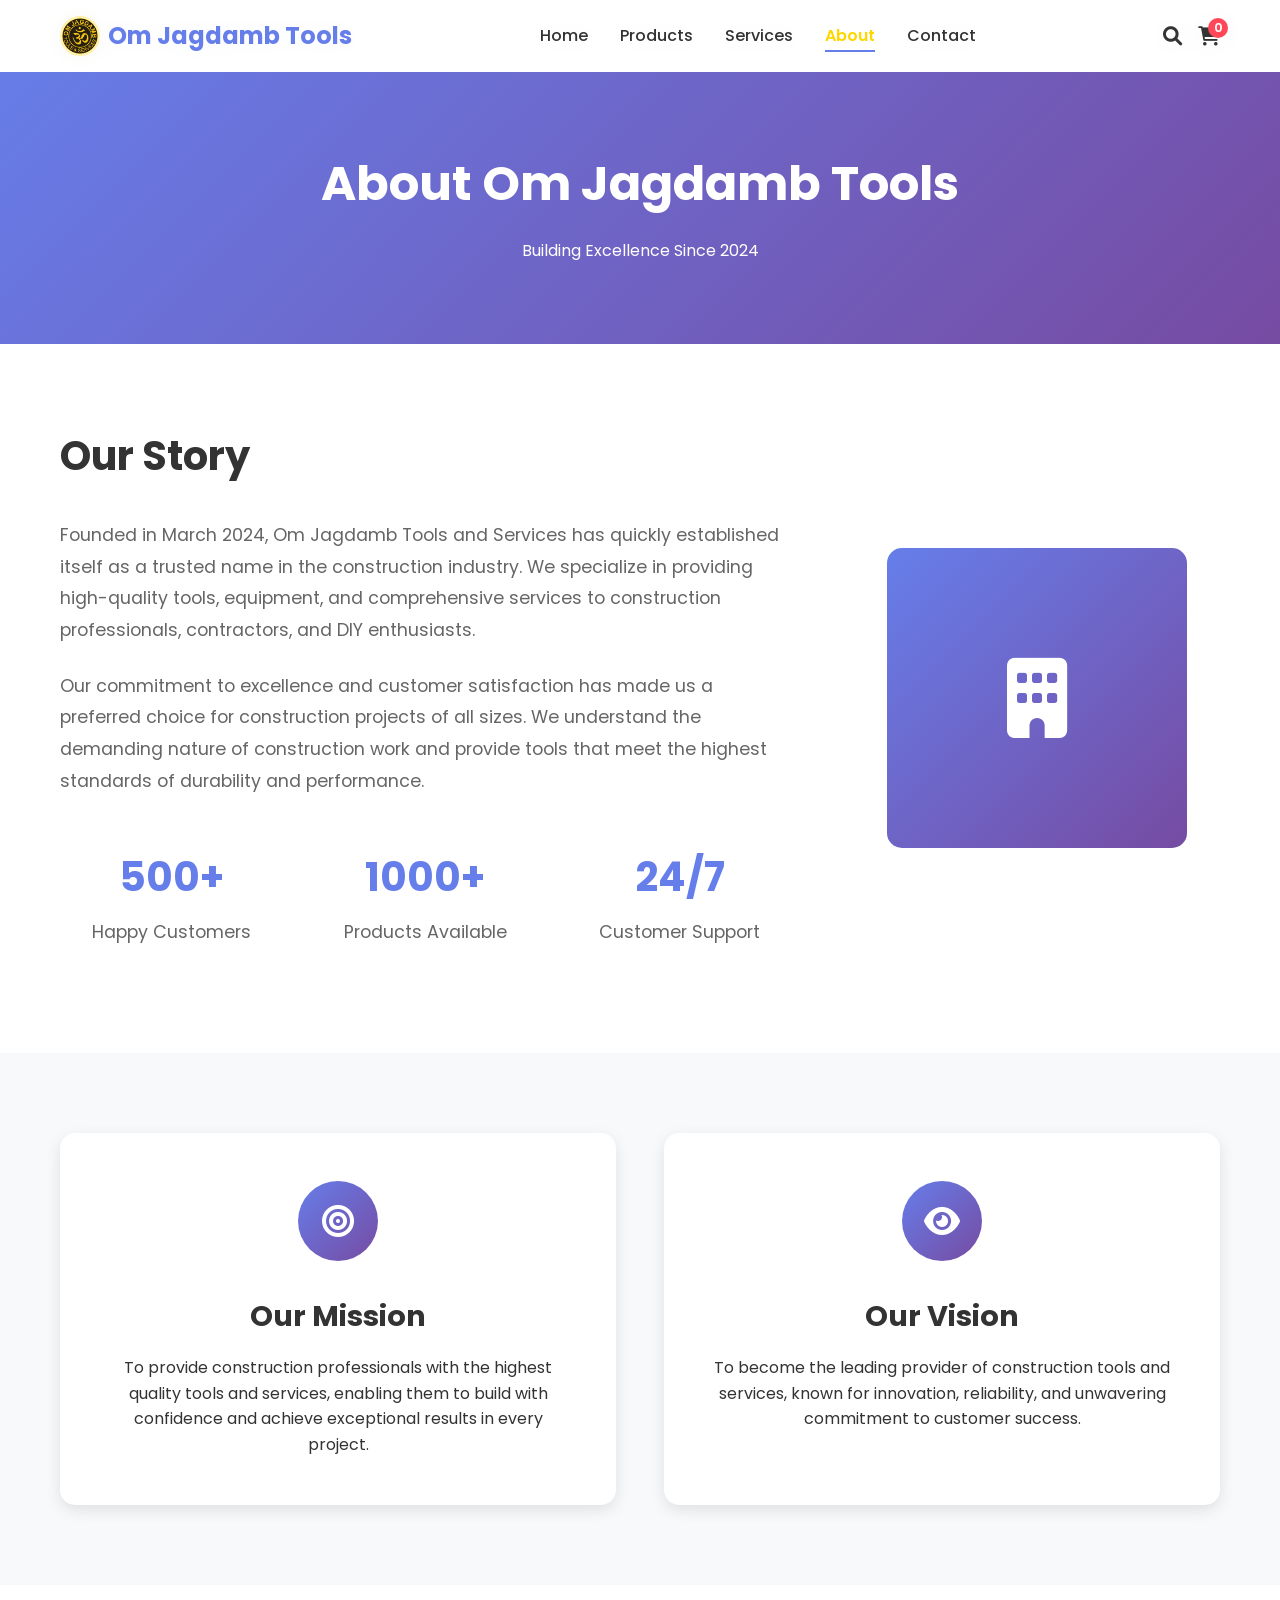
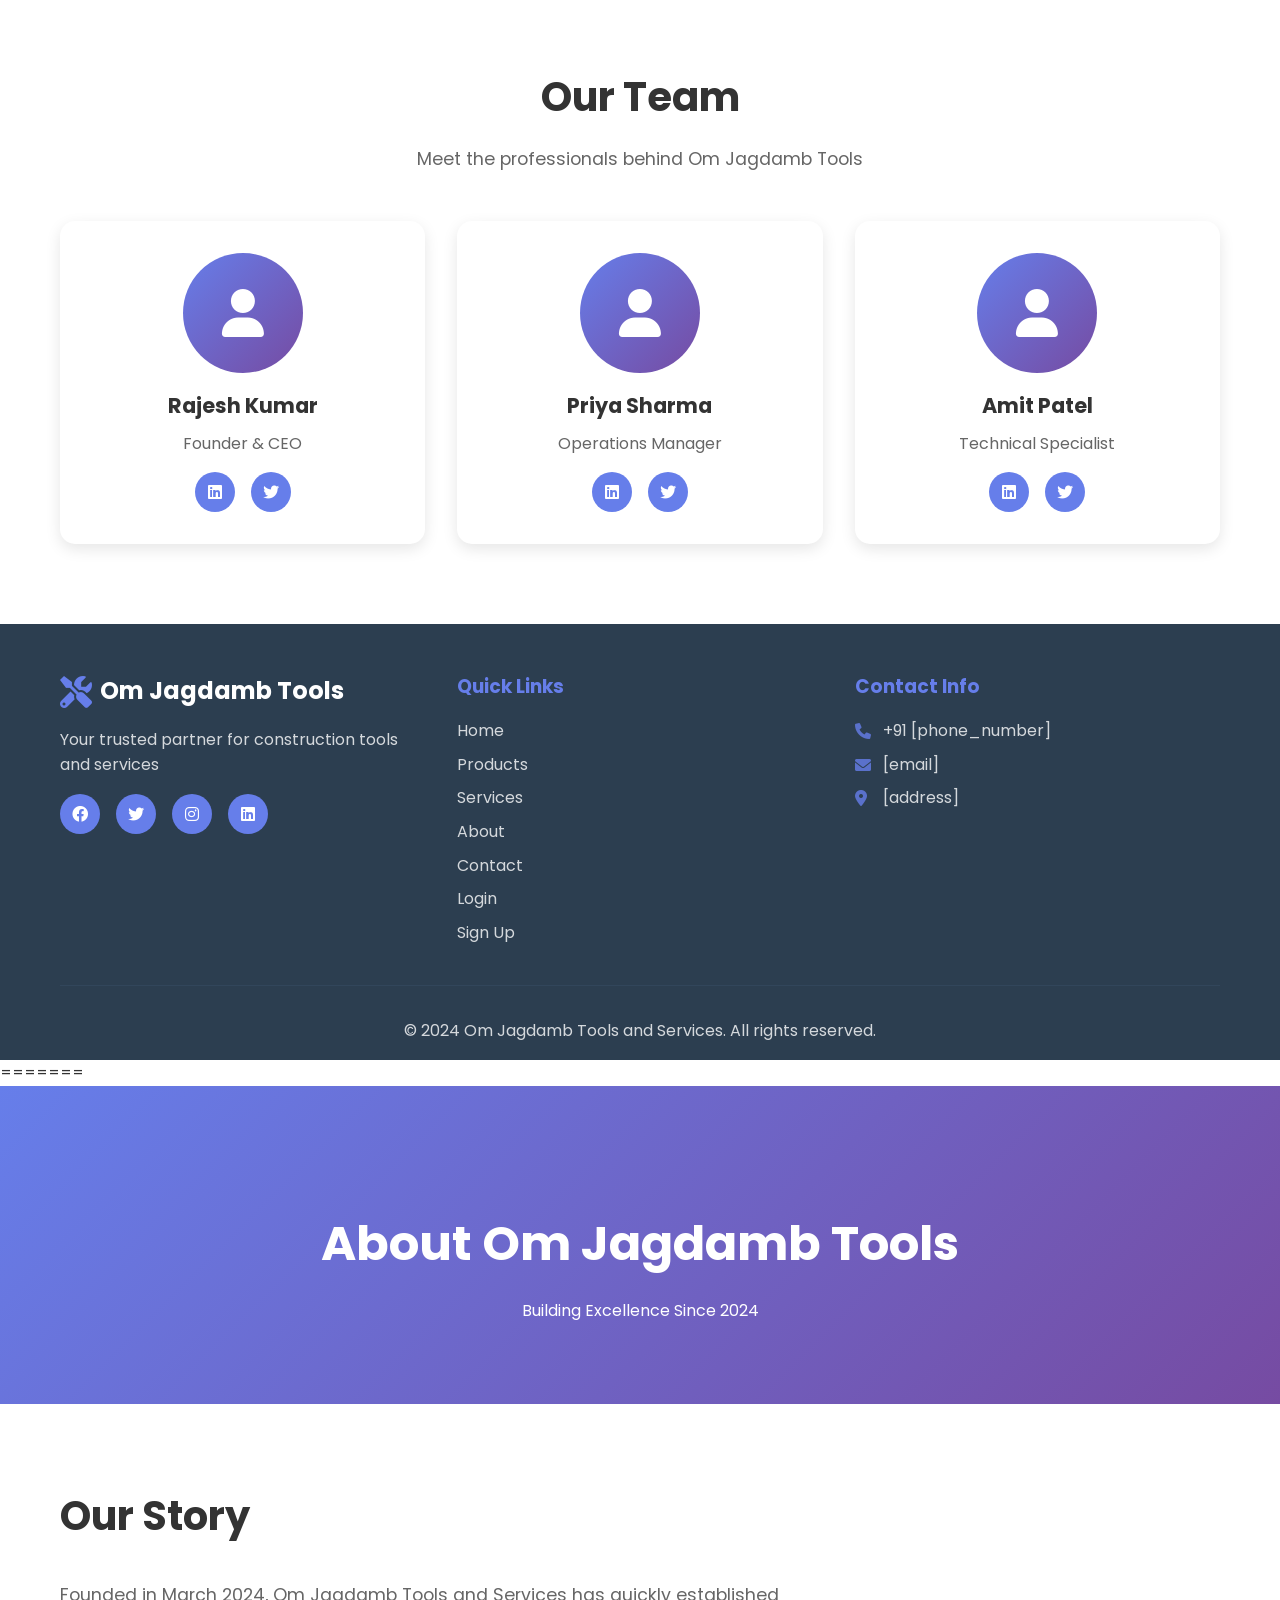
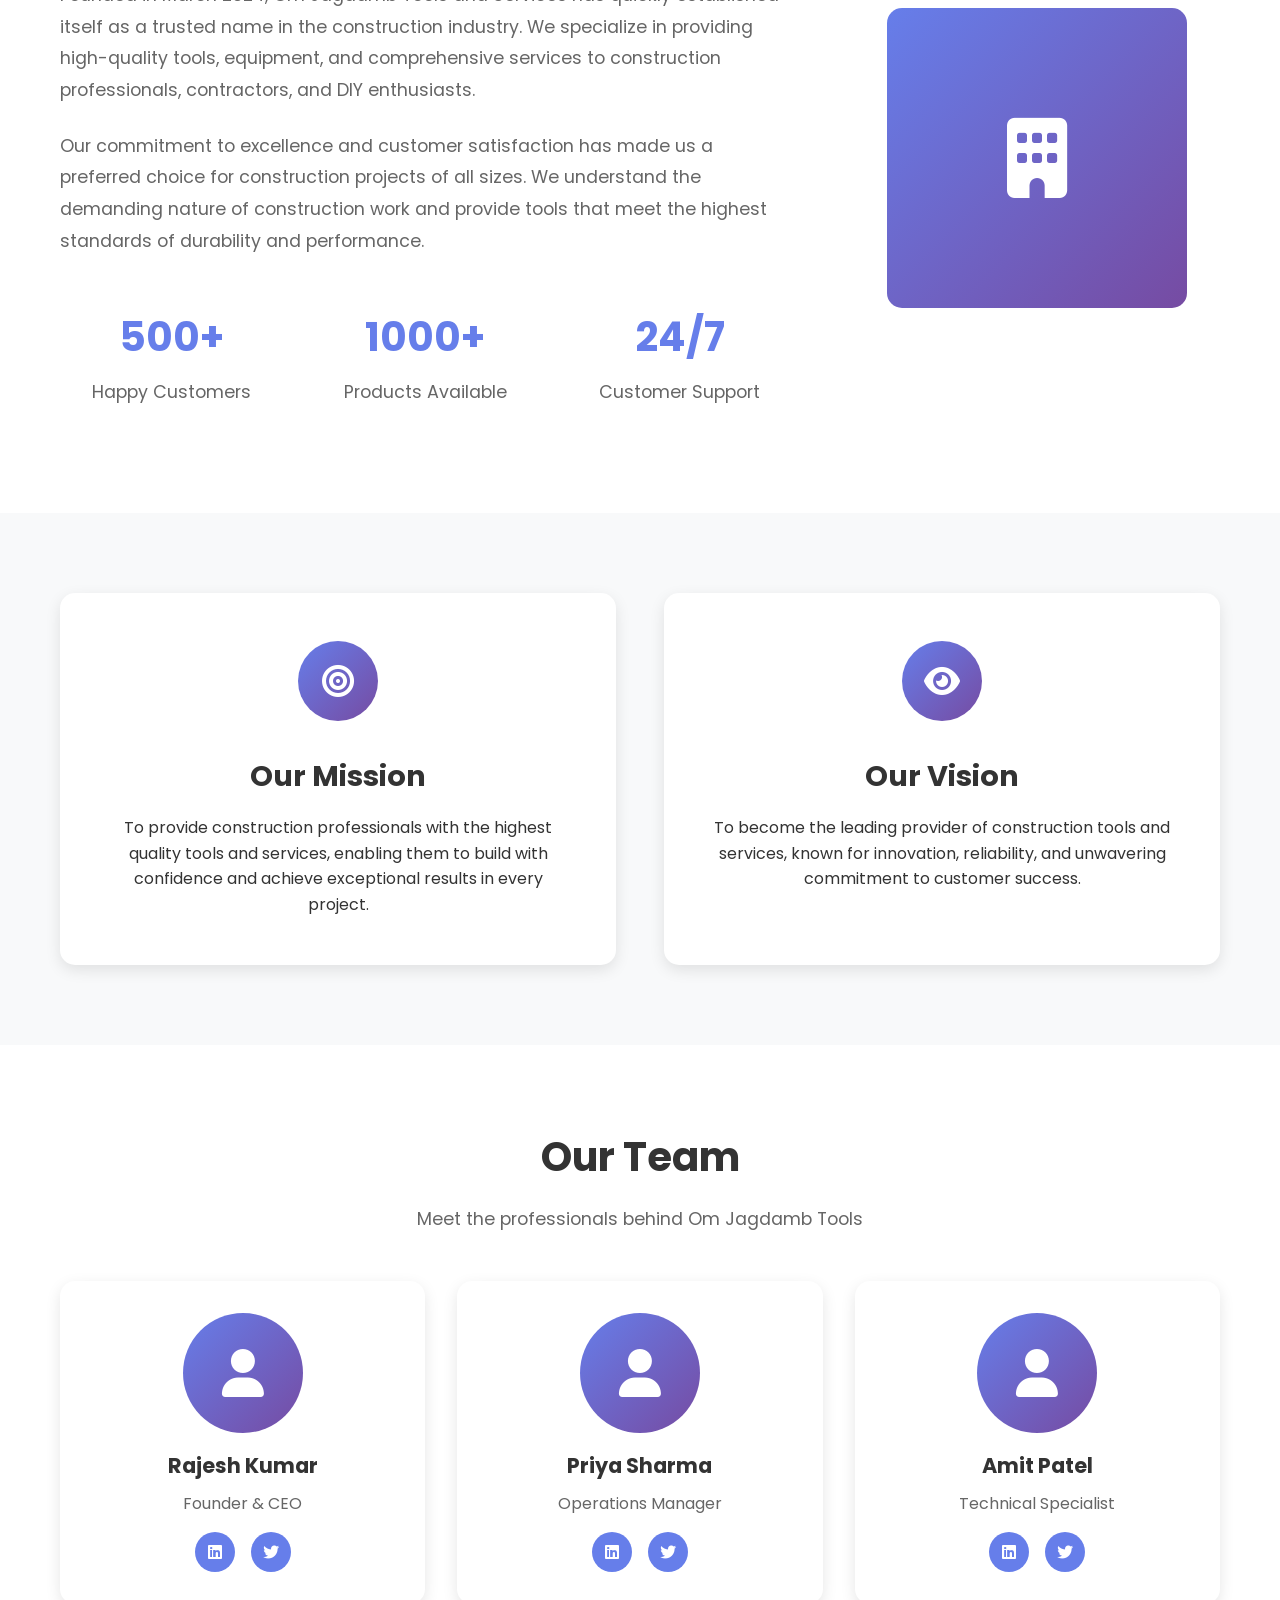
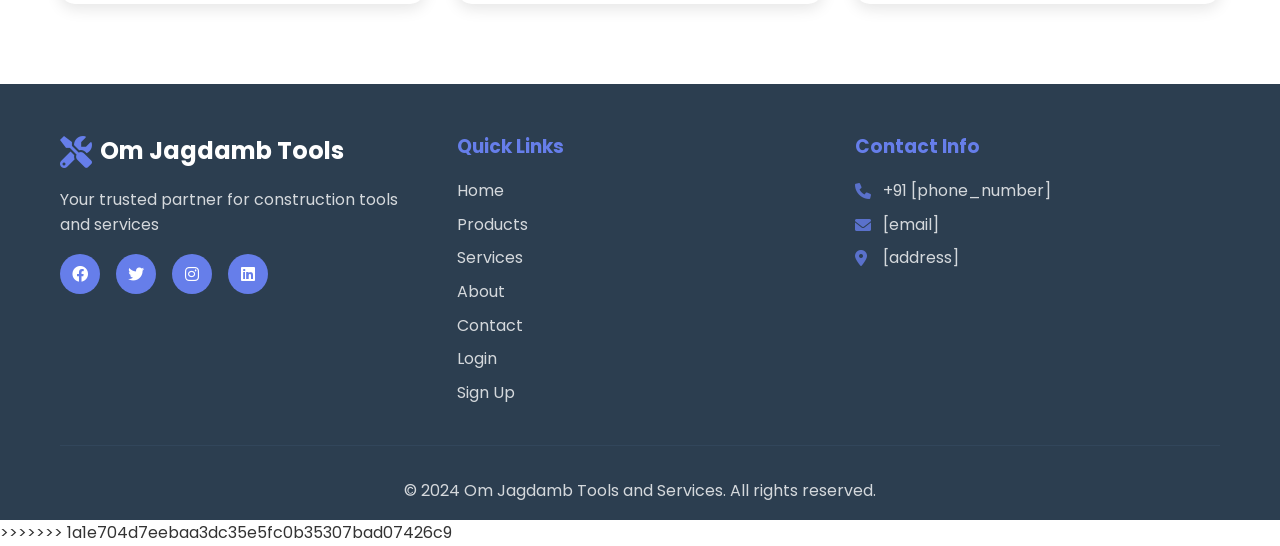
==== commit 19bf20f0: "Merge branch 'main' of https://github.com/SiddhantJagtap7/Finalproject" ====
--- a/about.html
+++ b/about.html
@@ -4,7 +4,7 @@
 <head>
     <meta charset="UTF-8">
     <meta name="viewport" content="width=device-width, initial-scale=1.0">
-    <title>About Us - Om Jagdamba Tools and Services</title>
+    <title>About Us - Om Jagdamb Tools and Services</title>
     <link rel="stylesheet" href="styles.css">
     <link href="https://cdnjs.cloudflare.com/ajax/libs/font-awesome/6.0.0/css/all.min.css" rel="stylesheet">
     <link href="https://fonts.googleapis.com/css2?family=Poppins:wght@300;400;500;600;700&display=swap" rel="stylesheet">
@@ -15,8 +15,8 @@
         <nav class="navbar">
             <div class="nav-container">
                 <div class="logo">
-                    <img src="om-jagdamb-tools-services-logo.jpg" alt="Om Jagdamba Tools Logo" class="logo-image">
-                    <span>Om Jagdamba Tools</span>
+                    <img src="om-jagdamb-tools-services-logo.jpg" alt="Om Jagdamb Tools Logo" class="logo-image">
+                    <span>Om Jagdamb Tools</span>
                 </div>
                 <ul class="nav-menu">
                     <li><a href="index.html" class="nav-link">Home</a></li>
@@ -39,7 +39,7 @@
     <!-- About Hero -->
     <section class="page-hero">
         <div class="container">
-            <h1>About Om Jagdamba Tools</h1>
+            <h1>About Om Jagdamb Tools</h1>
             <p>Building Excellence Since 2024</p>
         </div>
     </section>
@@ -50,7 +50,7 @@
             <div class="about-grid">
                 <div class="about-text">
                     <h2>Our Story</h2>
-                    <p>Founded in March 2024, Om Jagdamba Tools and Services has quickly established itself as a trusted name in the construction industry. We specialize in providing high-quality tools, equipment, and comprehensive services to construction professionals, contractors, and DIY enthusiasts.</p>
+                    <p>Founded in March 2024, Om Jagdamb Tools and Services has quickly established itself as a trusted name in the construction industry. We specialize in providing high-quality tools, equipment, and comprehensive services to construction professionals, contractors, and DIY enthusiasts.</p>
                     
                     <p>Our commitment to excellence and customer satisfaction has made us a preferred choice for construction projects of all sizes. We understand the demanding nature of construction work and provide tools that meet the highest standards of durability and performance.</p>
                     
@@ -105,7 +105,7 @@
         <div class="container">
             <div class="section-header">
                 <h2>Our Team</h2>
-                <p>Meet the professionals behind Om Jagdamba Tools</p>
+                <p>Meet the professionals behind Om Jagdamb Tools</p>
             </div>
             <div class="team-grid">
                 <div class="team-member">
@@ -152,7 +152,7 @@
                 <div class="footer-section">
                     <div class="footer-logo">
                         <i class="fas fa-tools"></i>
-                        <span>Om Jagdamba Tools</span>
+                        <span>Om Jagdamb Tools</span>
                     </div>
                     <p>Your trusted partner for construction tools and services</p>
                     <div class="social-links">
@@ -184,7 +184,7 @@
                 </div>
             </div>
             <div class="footer-bottom">
-                <p>&copy; 2024 Om Jagdamba Tools and Services. All rights reserved.</p>
+                <p>&copy; 2024 Om Jagdamb Tools and Services. All rights reserved.</p>
             </div>
         </div>
     </footer>
@@ -394,7 +394,7 @@
 <head>
     <meta charset="UTF-8">
     <meta name="viewport" content="width=device-width, initial-scale=1.0">
-    <title>About Us - Om Jagdamba Tools and Services</title>
+    <title>About Us - Om Jagdamb Tools and Services</title>
     <link rel="stylesheet" href="styles.css">
     <link href="https://cdnjs.cloudflare.com/ajax/libs/font-awesome/6.0.0/css/all.min.css" rel="stylesheet">
     <link href="https://fonts.googleapis.com/css2?family=Poppins:wght@300;400;500;600;700&display=swap" rel="stylesheet">
@@ -405,8 +405,8 @@
         <nav class="navbar">
             <div class="nav-container">
                 <div class="logo">
-                    <img src="om-jagdamb-tools-services-logo.jpg" alt="Om Jagdamba Tools Logo" class="logo-image">
-                    <span>Om Jagdamba Tools</span>
+                    <img src="om-jagdamb-tools-services-logo.jpg" alt="Om Jagdamb Tools Logo" class="logo-image">
+                    <span>Om Jagdamb Tools</span>
                 </div>
                 <ul class="nav-menu">
                     <li><a href="index.html" class="nav-link">Home</a></li>
@@ -429,7 +429,7 @@
     <!-- About Hero -->
     <section class="page-hero">
         <div class="container">
-            <h1>About Om Jagdamba Tools</h1>
+            <h1>About Om Jagdamb Tools</h1>
             <p>Building Excellence Since 2024</p>
         </div>
     </section>
@@ -440,7 +440,7 @@
             <div class="about-grid">
                 <div class="about-text">
                     <h2>Our Story</h2>
-                    <p>Founded in March 2024, Om Jagdamba Tools and Services has quickly established itself as a trusted name in the construction industry. We specialize in providing high-quality tools, equipment, and comprehensive services to construction professionals, contractors, and DIY enthusiasts.</p>
+                    <p>Founded in March 2024, Om Jagdamb Tools and Services has quickly established itself as a trusted name in the construction industry. We specialize in providing high-quality tools, equipment, and comprehensive services to construction professionals, contractors, and DIY enthusiasts.</p>
                     
                     <p>Our commitment to excellence and customer satisfaction has made us a preferred choice for construction projects of all sizes. We understand the demanding nature of construction work and provide tools that meet the highest standards of durability and performance.</p>
                     
@@ -495,7 +495,7 @@
         <div class="container">
             <div class="section-header">
                 <h2>Our Team</h2>
-                <p>Meet the professionals behind Om Jagdamba Tools</p>
+                <p>Meet the professionals behind Om Jagdamb Tools</p>
             </div>
             <div class="team-grid">
                 <div class="team-member">
@@ -542,7 +542,7 @@
                 <div class="footer-section">
                     <div class="footer-logo">
                         <i class="fas fa-tools"></i>
-                        <span>Om Jagdamba Tools</span>
+                        <span>Om Jagdamb Tools</span>
                     </div>
                     <p>Your trusted partner for construction tools and services</p>
                     <div class="social-links">
@@ -574,7 +574,7 @@
                 </div>
             </div>
             <div class="footer-bottom">
-                <p>&copy; 2024 Om Jagdamba Tools and Services. All rights reserved.</p>
+                <p>&copy; 2024 Om Jagdamb Tools and Services. All rights reserved.</p>
             </div>
         </div>
     </footer>
@@ -779,4 +779,4 @@
     </style>
 </body>
 >>>>>>> 1a1e704d7eebaa3dc35e5fc0b35307bad07426c9
-</html>+</html>
--- a/styles.css
+++ b/styles.css
@@ -1,4 +1,4 @@
-<<<<<<< HEAD
+
 /* Reset and Base Styles */
 * {
     margin: 0;
@@ -1143,1150 +1143,4 @@
         padding: 1rem;
         font-size: 1rem;
     }
-=======
-/* Reset and Base Styles */
-* {
-    margin: 0;
-    padding: 0;
-    box-sizing: border-box;
-}
-
-body {
-    font-family: 'Poppins', sans-serif;
-    line-height: 1.6;
-    color: #333;
-    overflow-x: hidden;
-}
-
-.container {
-    max-width: 1200px;
-    margin: 0 auto;
-    padding: 0 20px;
-}
-
-/* Loading Screen */
-#loading-screen {
-    position: fixed;
-    top: 0;
-    left: 0;
-    width: 100%;
-    height: 100%;
-    background: linear-gradient(135deg, #667eea 0%, #764ba2 100%);
-    display: flex;
-    justify-content: center;
-    align-items: center;
-    z-index: 9999;
-    transition: opacity 0.5s ease-out;
-}
-
-.construction-loader {
-    text-align: center;
-    color: white;
-}
-
-.construction-loader i {
-    font-size: 3rem;
-    animation: bounce 1s infinite;
-    margin-bottom: 1rem;
-}
-
-.loading-text {
-    font-size: 1.2rem;
-    font-weight: 500;
-}
-
-@keyframes bounce {
-    0%, 20%, 50%, 80%, 100% {
-        transform: translateY(0);
-    }
-    40% {
-        transform: translateY(-20px);
-    }
-    60% {
-        transform: translateY(-10px);
-    }
-}
-
-/* Header Styles */
-.header {
-    position: fixed;
-    top: 0;
-    width: 100%;
-    background: rgba(255, 255, 255, 0.95);
-    backdrop-filter: blur(10px);
-    z-index: 1000;
-    transition: all 0.3s ease;
-}
-
-.navbar {
-    padding: 1rem 0;
-}
-
-.nav-container {
-    display: flex;
-    justify-content: space-between;
-    align-items: center;
-    max-width: 1200px;
-    margin: 0 auto;
-    padding: 0 20px;
-}
-
-.logo {
-    display: flex;
-    align-items: center;
-    font-size: 1.5rem;
-    font-weight: 700;
-    color: #667eea;
-}
-
-.logo i {
-    margin-right: 0.5rem;
-    font-size: 2rem;
-}
-
-.nav-menu {
-    display: flex;
-    list-style: none;
-    gap: 2rem;
-}
-
-.nav-link {
-    text-decoration: none;
-    color: #333;
-    font-weight: 500;
-    transition: color 0.3s ease;
-    position: relative;
-}
-
-.nav-link:hover {
-    color: #667eea;
-}
-
-.nav-link::after {
-    content: '';
-    position: absolute;
-    width: 0;
-    height: 2px;
-    bottom: -5px;
-    left: 0;
-    background: #667eea;
-    transition: width 0.3s ease;
-}
-
-.nav-link:hover::after {
-    width: 100%;
-}
-
-.nav-icons {
-    display: flex;
-    align-items: center;
-    gap: 1rem;
-}
-
-.search-icon, .cart-icon {
-    cursor: pointer;
-    font-size: 1.2rem;
-    transition: color 0.3s ease;
-    position: relative;
-}
-
-.search-icon:hover, .cart-icon:hover {
-    color: #667eea;
-}
-
-.login-btn-nav {
-    display: flex;
-    align-items: center;
-    gap: 0.5rem;
-    padding: 0.5rem 1rem;
-    background: linear-gradient(135deg, #667eea, #764ba2);
-    color: white;
-    text-decoration: none;
-    border-radius: 25px;
-    font-weight: 500;
-    font-size: 0.9rem;
-    transition: all 0.3s ease;
-}
-
-.login-btn-nav:hover {
-    transform: translateY(-2px);
-    box-shadow: 0 5px 15px rgba(102, 126, 234, 0.3);
-}
-
-.cart-count {
-    position: absolute;
-    top: -8px;
-    right: -8px;
-    background: #ff4757;
-    color: white;
-    border-radius: 50%;
-    width: 20px;
-    height: 20px;
-    display: flex;
-    align-items: center;
-    justify-content: center;
-    font-size: 0.8rem;
-    font-weight: 600;
-}
-
-.hamburger {
-    display: none;
-    flex-direction: column;
-    cursor: pointer;
-}
-
-.hamburger span {
-    width: 25px;
-    height: 3px;
-    background: #333;
-    margin: 3px 0;
-    transition: 0.3s;
-}
-
-/* Hero Section */
-.hero {
-    min-height: 100vh;
-    background: linear-gradient(135deg, #667eea 0%, #764ba2 100%);
-    display: flex;
-    align-items: center;
-    padding-top: 80px;
-    position: relative;
-    overflow: hidden;
-}
-
-.hero::before {
-    content: '';
-    position: absolute;
-    top: 0;
-    left: 0;
-    right: 0;
-    bottom: 0;
-    background: url('data:image/svg+xml,<svg xmlns="http://www.w3.org/2000/svg" viewBox="0 0 100 100"><defs><pattern id="grain" width="100" height="100" patternUnits="userSpaceOnUse"><circle cx="25" cy="25" r="1" fill="rgba(255,255,255,0.1)"/><circle cx="75" cy="75" r="1" fill="rgba(255,255,255,0.1)"/></pattern></defs><rect width="100" height="100" fill="url(%23grain)"/></svg>');
-    opacity: 0.3;
-}
-
-.hero-content {
-    display: grid;
-    grid-template-columns: 1fr 1fr;
-    gap: 4rem;
-    align-items: center;
-    max-width: 1200px;
-    margin: 0 auto;
-    padding: 0 20px;
-    position: relative;
-    z-index: 1;
-}
-
-.hero-text {
-    color: white;
-    animation: slideInLeft 1s ease-out;
-}
-
-.hero-title {
-    font-size: 3.5rem;
-    font-weight: 700;
-    margin-bottom: 1rem;
-    line-height: 1.2;
-}
-
-.hero-subtitle {
-    font-size: 1.2rem;
-    margin-bottom: 2rem;
-    opacity: 0.9;
-}
-
-.hero-buttons {
-    display: flex;
-    gap: 1rem;
-}
-
-.btn {
-    padding: 1rem 2rem;
-    border: none;
-    border-radius: 50px;
-    font-size: 1rem;
-    font-weight: 600;
-    cursor: pointer;
-    transition: all 0.3s ease;
-    text-decoration: none;
-    display: inline-block;
-    text-align: center;
-}
-
-.btn-primary {
-    background: white;
-    color: #667eea;
-}
-
-.btn-primary:hover {
-    transform: translateY(-2px);
-    box-shadow: 0 10px 25px rgba(0,0,0,0.2);
-}
-
-.btn-secondary {
-    background: transparent;
-    color: white;
-    border: 2px solid white;
-}
-
-.btn-secondary:hover {
-    background: white;
-    color: #667eea;
-    transform: translateY(-2px);
-}
-
-.hero-image {
-    position: relative;
-    animation: slideInRight 1s ease-out;
-}
-
-.floating-tools {
-    position: relative;
-    height: 400px;
-}
-
-.tool-icon {
-    position: absolute;
-    font-size: 3rem;
-    color: rgba(255, 255, 255, 0.8);
-    animation: float 3s ease-in-out infinite;
-}
-
-.tool-icon:nth-child(1) {
-    top: 20%;
-    left: 20%;
-    animation-delay: 0s;
-}
-
-.tool-icon:nth-child(2) {
-    top: 60%;
-    right: 20%;
-    animation-delay: 0.5s;
-}
-
-.tool-icon:nth-child(3) {
-    bottom: 30%;
-    left: 30%;
-    animation-delay: 1s;
-}
-
-.tool-icon:nth-child(4) {
-    top: 10%;
-    right: 30%;
-    animation-delay: 1.5s;
-}
-
-@keyframes float {
-    0%, 100% {
-        transform: translateY(0px);
-    }
-    50% {
-        transform: translateY(-20px);
-    }
-}
-
-@keyframes slideInLeft {
-    from {
-        opacity: 0;
-        transform: translateX(-50px);
-    }
-    to {
-        opacity: 1;
-        transform: translateX(0);
-    }
-}
-
-@keyframes slideInRight {
-    from {
-        opacity: 0;
-        transform: translateX(50px);
-    }
-    to {
-        opacity: 1;
-        transform: translateX(0);
-    }
-}
-
-/* Features Section */
-.features {
-    padding: 5rem 0;
-    background: #f8f9fa;
-}
-
-.features-grid {
-    display: grid;
-    grid-template-columns: repeat(auto-fit, minmax(250px, 1fr));
-    gap: 2rem;
-}
-
-.feature-card {
-    background: white;
-    padding: 2rem;
-    border-radius: 15px;
-    text-align: center;
-    box-shadow: 0 5px 15px rgba(0,0,0,0.1);
-    transition: all 0.3s ease;
-    animation: fadeInUp 0.6s ease-out;
-}
-
-.feature-card:hover {
-    transform: translateY(-10px);
-    box-shadow: 0 15px 35px rgba(0,0,0,0.15);
-}
-
-.feature-icon {
-    width: 80px;
-    height: 80px;
-    background: linear-gradient(135deg, #667eea, #764ba2);
-    border-radius: 50%;
-    display: flex;
-    align-items: center;
-    justify-content: center;
-    margin: 0 auto 1rem;
-    color: white;
-    font-size: 2rem;
-}
-
-.feature-card h3 {
-    font-size: 1.5rem;
-    margin-bottom: 1rem;
-    color: #333;
-}
-
-.feature-card p {
-    color: #666;
-    line-height: 1.6;
-}
-
-@keyframes fadeInUp {
-    from {
-        opacity: 0;
-        transform: translateY(30px);
-    }
-    to {
-        opacity: 1;
-        transform: translateY(0);
-    }
-}
-
-/* Products Section */
-.products {
-    padding: 5rem 0;
-}
-
-.section-header {
-    text-align: center;
-    margin-bottom: 3rem;
-}
-
-.section-header h2 {
-    font-size: 2.5rem;
-    margin-bottom: 1rem;
-    color: #333;
-}
-
-.section-header p {
-    font-size: 1.1rem;
-    color: #666;
-}
-
-
-
-.products-grid {
-    display: grid;
-    grid-template-columns: repeat(auto-fit, minmax(280px, 1fr));
-    gap: 2rem;
-}
-
-.product-card {
-    background: white;
-    border-radius: 15px;
-    overflow: hidden;
-    box-shadow: 0 5px 15px rgba(0,0,0,0.1);
-    transition: all 0.3s ease;
-    animation: fadeInUp 0.6s ease-out;
-}
-
-.product-card:hover {
-    transform: translateY(-5px);
-    box-shadow: 0 15px 35px rgba(0,0,0,0.15);
-}
-
-.product-image {
-    height: 200px;
-    background: linear-gradient(135deg, #f093fb 0%, #f5576c 100%);
-    display: flex;
-    align-items: center;
-    justify-content: center;
-    font-size: 3rem;
-    color: white;
-    position: relative;
-    overflow: hidden;
-}
-
-.product-image::before {
-    content: '';
-    position: absolute;
-    top: 0;
-    left: -100%;
-    width: 100%;
-    height: 100%;
-    background: linear-gradient(90deg, transparent, rgba(255,255,255,0.3), transparent);
-    transition: left 0.5s ease;
-}
-
-.product-card:hover .product-image::before {
-    left: 100%;
-}
-
-.product-info {
-    padding: 1.5rem;
-}
-
-.product-title {
-    font-size: 1.2rem;
-    font-weight: 600;
-    margin-bottom: 0.5rem;
-    color: #333;
-}
-
-.product-description {
-    color: #666;
-    margin-bottom: 1rem;
-    font-size: 0.9rem;
-}
-
-.product-price {
-    font-size: 1.5rem;
-    font-weight: 700;
-    color: #667eea;
-    margin-bottom: 1rem;
-}
-
-.add-to-cart {
-    width: 100%;
-    padding: 0.8rem;
-    background: #667eea;
-    color: white;
-    border: none;
-    border-radius: 8px;
-    cursor: pointer;
-    font-weight: 600;
-    transition: all 0.3s ease;
-}
-
-.add-to-cart:hover {
-    background: #5a67d8;
-    transform: translateY(-2px);
-}
-
-/* Services Section */
-.services {
-    padding: 5rem 0;
-    background: #f8f9fa;
-}
-
-.services-grid {
-    display: grid;
-    grid-template-columns: repeat(auto-fit, minmax(300px, 1fr));
-    gap: 2rem;
-}
-
-.service-card {
-    background: white;
-    padding: 2.5rem;
-    border-radius: 15px;
-    text-align: center;
-    box-shadow: 0 5px 15px rgba(0,0,0,0.1);
-    transition: all 0.3s ease;
-    animation: fadeInUp 0.6s ease-out;
-}
-
-.service-card:hover {
-    transform: translateY(-10px);
-    box-shadow: 0 15px 35px rgba(0,0,0,0.15);
-}
-
-.service-icon {
-    width: 100px;
-    height: 100px;
-    background: linear-gradient(135deg, #667eea, #764ba2);
-    border-radius: 50%;
-    display: flex;
-    align-items: center;
-    justify-content: center;
-    margin: 0 auto 1.5rem;
-    color: white;
-    font-size: 2.5rem;
-}
-
-.service-card h3 {
-    font-size: 1.8rem;
-    margin-bottom: 1rem;
-    color: #333;
-}
-
-.service-card p {
-    color: #666;
-    line-height: 1.6;
-    font-size: 1.1rem;
-}
-
-/* Footer */
-.footer {
-    background: #2c3e50;
-    color: white;
-    padding: 3rem 0 1rem;
-}
-
-.footer-content {
-    display: grid;
-    grid-template-columns: repeat(auto-fit, minmax(250px, 1fr));
-    gap: 2rem;
-    margin-bottom: 2rem;
-}
-
-.footer-logo {
-    display: flex;
-    align-items: center;
-    font-size: 1.5rem;
-    font-weight: 700;
-    margin-bottom: 1rem;
-}
-
-.footer-logo i {
-    margin-right: 0.5rem;
-    font-size: 2rem;
-    color: #667eea;
-}
-
-.footer-section p {
-    margin-bottom: 1rem;
-    opacity: 0.8;
-}
-
-.social-links {
-    display: flex;
-    gap: 1rem;
-}
-
-.social-links a {
-    width: 40px;
-    height: 40px;
-    background: #667eea;
-    border-radius: 50%;
-    display: flex;
-    align-items: center;
-    justify-content: center;
-    color: white;
-    text-decoration: none;
-    transition: all 0.3s ease;
-}
-
-.social-links a:hover {
-    transform: translateY(-3px);
-    box-shadow: 0 5px 15px rgba(102, 126, 234, 0.4);
-}
-
-.footer-section h3 {
-    margin-bottom: 1rem;
-    color: #667eea;
-}
-
-.footer-section ul {
-    list-style: none;
-}
-
-.footer-section ul li {
-    margin-bottom: 0.5rem;
-}
-
-.footer-section ul li a {
-    color: white;
-    text-decoration: none;
-    opacity: 0.8;
-    transition: opacity 0.3s ease;
-}
-
-.footer-section ul li a:hover {
-    opacity: 1;
-}
-
-.contact-info p {
-    display: flex;
-    align-items: center;
-    margin-bottom: 0.5rem;
-}
-
-.contact-info i {
-    margin-right: 0.5rem;
-    color: #667eea;
-    width: 20px;
-}
-
-.footer-bottom {
-    text-align: center;
-    padding-top: 2rem;
-    border-top: 1px solid #34495e;
-    opacity: 0.8;
-}
-
-/* Cart Sidebar */
-.cart-sidebar {
-    position: fixed;
-    top: 0;
-    right: -400px;
-    width: 400px;
-    height: 100vh;
-    background: white;
-    box-shadow: -5px 0 15px rgba(0,0,0,0.1);
-    z-index: 1001;
-    transition: right 0.3s ease;
-    display: flex;
-    flex-direction: column;
-}
-
-.cart-sidebar.open {
-    right: 0;
-}
-
-.cart-header {
-    padding: 1.5rem;
-    border-bottom: 1px solid #eee;
-    display: flex;
-    justify-content: space-between;
-    align-items: center;
-}
-
-.close-cart {
-    background: none;
-    border: none;
-    font-size: 1.5rem;
-    cursor: pointer;
-    color: #666;
-}
-
-.cart-items {
-    flex: 1;
-    padding: 1rem;
-    overflow-y: auto;
-}
-
-.cart-item {
-    display: flex;
-    align-items: center;
-    padding: 1rem 0;
-    border-bottom: 1px solid #eee;
-}
-
-.cart-item-image {
-    width: 60px;
-    height: 60px;
-    background: #667eea;
-    border-radius: 8px;
-    display: flex;
-    align-items: center;
-    justify-content: center;
-    color: white;
-    margin-right: 1rem;
-}
-
-.cart-item-info {
-    flex: 1;
-}
-
-.cart-item-title {
-    font-weight: 600;
-    margin-bottom: 0.5rem;
-}
-
-.cart-item-price {
-    color: #667eea;
-    font-weight: 600;
-}
-
-.cart-footer {
-    padding: 1.5rem;
-    border-top: 1px solid #eee;
-}
-
-.cart-total {
-    font-size: 1.2rem;
-    margin-bottom: 1rem;
-    text-align: center;
-}
-
-.checkout-btn {
-    width: 100%;
-    padding: 1rem;
-    background: #667eea;
-    color: white;
-    border: none;
-    border-radius: 8px;
-    font-size: 1.1rem;
-    font-weight: 600;
-    cursor: pointer;
-    transition: background 0.3s ease;
-}
-
-.checkout-btn:hover {
-    background: #5a67d8;
-}
-
-.overlay {
-    position: fixed;
-    top: 0;
-    left: 0;
-    width: 100%;
-    height: 100%;
-    background: rgba(0,0,0,0.5);
-    z-index: 1000;
-    opacity: 0;
-    visibility: hidden;
-    transition: all 0.3s ease;
-}
-
-.overlay.active {
-    opacity: 1;
-    visibility: visible;
-}
-
-/* Responsive Design */
-@media (max-width: 768px) {
-    .hamburger {
-        display: flex;
-    }
-    
-    .nav-menu {
-        position: fixed;
-        left: -100%;
-        top: 70px;
-        flex-direction: column;
-        background-color: white;
-        width: 100%;
-        text-align: center;
-        transition: 0.3s;
-        box-shadow: 0 10px 27px rgba(0,0,0,0.05);
-        padding: 2rem 0;
-    }
-    
-    .nav-menu.active {
-        left: 0;
-    }
-    
-    .login-btn-nav {
-        font-size: 0.8rem;
-        padding: 0.4rem 0.8rem;
-    }
-    
-    .hero-content {
-        grid-template-columns: 1fr;
-        text-align: center;
-        gap: 2rem;
-    }
-    
-    .hero-title {
-        font-size: 2.5rem;
-    }
-    
-    .hero-buttons {
-        justify-content: center;
-    }
-    
-    .features-grid {
-        grid-template-columns: 1fr;
-    }
-    
-    .products-grid {
-        grid-template-columns: 1fr;
-    }
-    
-    .services-grid {
-        grid-template-columns: 1fr;
-    }
-    
-    .cart-sidebar {
-        width: 100%;
-        right: -100%;
-    }
-    
-
-}
-
-/* Scroll Animations */
-.fade-in {
-    opacity: 0;
-    transform: translateY(30px);
-    transition: all 0.6s ease;
-}
-
-.fade-in.visible {
-    opacity: 1;
-    transform: translateY(0);
-}
-
-/* Custom Scrollbar */
-::-webkit-scrollbar {
-    width: 8px;
-}
-
-::-webkit-scrollbar-track {
-    background: #f1f1f1;
-}
-
-::-webkit-scrollbar-thumb {
-    background: #667eea;
-    border-radius: 4px;
-}
-
-::-webkit-scrollbar-thumb:hover {
-    background: #5a67d8;
-}/* Acti
-ve Navigation Link */
-.nav-link.active {
-    color: #FFD700 !important;
-    font-weight: 600;
-}
-
-.nav-link.active::after {
-    width: 100%;
-}
-
-/* Ensure all script files work together */
-.product-card {
-    cursor: pointer;
-    transition: transform 0.3s ease, box-shadow 0.3s ease;
-}
-
-.product-card:hover {
-    transform: translateY(-5px);
-    box-shadow: 0 10px 25px rgba(0,0,0,0.15);
-}
-
-/* Mobile menu improvements */
-@media (max-width: 768px) {
-    .nav-menu {
-        position: fixed;
-        top: 0;
-        left: -100%;
-        width: 100%;
-        height: 100vh;
-        background: linear-gradient(135deg, #2c3e50 0%, #34495e 100%);
-        flex-direction: column;
-        justify-content: center;
-        align-items: center;
-        transition: left 0.3s ease;
-        z-index: 1001;
-    }
-    
-    .nav-menu.active {
-        left: 0;
-    }
-    
-    .nav-menu li {
-        margin: 1rem 0;
-    }
-    
-    .nav-link {
-        font-size: 1.2rem;
-        padding: 1rem 2rem;
-    }
-}/* P
-erfect Logo Styles */
-.logo-image {
-    width: 40px;
-    height: 40px;
-    margin-right: 0.5rem;
-    object-fit: cover;
-    background: transparent;
-    border-radius: 50%;
-    border: 2px solid rgba(255, 215, 0, 0.3);
-    transition: transform 0.3s ease;
-}
-
-.logo-image:hover {
-    transform: scale(1.05);
-}
-
-.footer-logo .logo-image {
-    width: 35px;
-    height: 35px;
-    background: transparent;
-    border-radius: 50%;
-    border: 2px solid rgba(255, 215, 0, 0.3);
-    object-fit: cover;
-}
-
-/* Ensure logo displays properly in different contexts */
-.logo {
-    display: flex;
-    align-items: center;
-}
-
-.footer-logo {
-    display: flex;
-    align-items: center;
-}
-
-/* Fix for Tailwind classes in product pages */
-.h-10.w-10.mr-3.rounded-full {
-    width: 40px !important;
-    height: 40px !important;
-    margin-right: 0.75rem !important;
-    border-radius: 50% !important;
-    object-fit: cover !important;
-    border: 2px solid rgba(255, 215, 0, 0.3) !important;
-}/
-* Enhanced Product Card Interaction Styles */
-.product-card {
-    transition: transform 0.3s ease, box-shadow 0.3s ease;
-    cursor: pointer;
-}
-
-.product-card:hover {
-    transform: translateY(-5px);
-    box-shadow: 0 10px 25px rgba(0,0,0,0.15);
-}
-
-.product-card .product-image {
-    cursor: pointer;
-    transition: transform 0.3s ease;
-    position: relative;
-    overflow: hidden;
-}
-
-.product-card .product-image:hover {
-    transform: scale(1.05);
-}
-
-.product-card .product-image::after {
-    content: "Click to view details";
-    position: absolute;
-    top: 0;
-    left: 0;
-    right: 0;
-    bottom: 0;
-    background: rgba(102, 126, 234, 0.9);
-    color: white;
-    display: flex;
-    align-items: center;
-    justify-content: center;
-    font-size: 0.9rem;
-    font-weight: 500;
-    opacity: 0;
-    transition: opacity 0.3s ease;
-}
-
-.product-card .product-image:hover::after {
-    opacity: 1;
-}
-
-.product-card .product-title {
-    cursor: pointer;
-    transition: color 0.3s ease;
-}
-
-.product-card .product-title:hover {
-    color: #667eea;
-}
-
-.product-actions {
-    display: flex;
-    gap: 0.5rem;
-    margin-top: 1rem;
-}
-
-.view-details-btn {
-    flex: 1;
-    padding: 0.75rem 1rem;
-    background: linear-gradient(135deg, #667eea, #764ba2);
-    color: white;
-    border: none;
-    border-radius: 8px;
-    font-weight: 500;
-    cursor: pointer;
-    transition: all 0.3s ease;
-    display: flex;
-    align-items: center;
-    justify-content: center;
-    gap: 0.5rem;
-    font-size: 0.9rem;
-}
-
-.view-details-btn:hover {
-    transform: translateY(-2px);
-    box-shadow: 0 5px 15px rgba(102, 126, 234, 0.3);
-}
-
-.product-card .add-to-cart {
-    flex: 1;
-    padding: 0.75rem 1rem;
-    background: linear-gradient(135deg, #FFD700, #FFA500);
-    color: #2c3e50;
-    border: none;
-    border-radius: 8px;
-    font-weight: 600;
-    cursor: pointer;
-    transition: all 0.3s ease;
-    display: flex;
-    align-items: center;
-    justify-content: center;
-    gap: 0.5rem;
-    font-size: 0.9rem;
-}
-
-.product-card .add-to-cart:hover {
-    transform: translateY(-2px);
-    box-shadow: 0 5px 15px rgba(255, 215, 0, 0.4);
-    background: linear-gradient(135deg, #FFA500, #FFD700);
-}/* Addi
-tional Product Card Click Indicators */
-.product-card {
-    position: relative;
-}
-
-.product-card::before {
-    content: "";
-    position: absolute;
-    top: 0;
-    left: 0;
-    right: 0;
-    bottom: 0;
-    border: 2px solid transparent;
-    border-radius: 15px;
-    transition: border-color 0.3s ease;
-    pointer-events: none;
-}
-
-.product-card:hover::before {
-    border-color: #667eea;
-}
-
-/* Make the entire card clickable area more obvious */
-.product-card .product-image {
-    position: relative;
-}
-
-.product-card .product-title {
-    position: relative;
-}
-
-/* Add a subtle click animation */
-.product-card:active {
-    transform: translateY(-2px) scale(0.98);
-}
-
-/* Responsive adjustments */
-@media (max-width: 768px) {
-    .product-actions {
-        flex-direction: column;
-        gap: 0.75rem;
-    }
-    
-    .view-details-btn,
-    .product-card .add-to-cart {
-        padding: 1rem;
-        font-size: 1rem;
-    }
->>>>>>> 1a1e704d7eebaa3dc35e5fc0b35307bad07426c9
 }
--- a/styles.css
+++ b/styles.css
@@ -1,4 +1,4 @@
-<<<<<<< HEAD
+
 /* Reset and Base Styles */
 * {
     margin: 0;
@@ -1143,1150 +1143,4 @@
         padding: 1rem;
         font-size: 1rem;
     }
-=======
-/* Reset and Base Styles */
-* {
-    margin: 0;
-    padding: 0;
-    box-sizing: border-box;
-}
-
-body {
-    font-family: 'Poppins', sans-serif;
-    line-height: 1.6;
-    color: #333;
-    overflow-x: hidden;
-}
-
-.container {
-    max-width: 1200px;
-    margin: 0 auto;
-    padding: 0 20px;
-}
-
-/* Loading Screen */
-#loading-screen {
-    position: fixed;
-    top: 0;
-    left: 0;
-    width: 100%;
-    height: 100%;
-    background: linear-gradient(135deg, #667eea 0%, #764ba2 100%);
-    display: flex;
-    justify-content: center;
-    align-items: center;
-    z-index: 9999;
-    transition: opacity 0.5s ease-out;
-}
-
-.construction-loader {
-    text-align: center;
-    color: white;
-}
-
-.construction-loader i {
-    font-size: 3rem;
-    animation: bounce 1s infinite;
-    margin-bottom: 1rem;
-}
-
-.loading-text {
-    font-size: 1.2rem;
-    font-weight: 500;
-}
-
-@keyframes bounce {
-    0%, 20%, 50%, 80%, 100% {
-        transform: translateY(0);
-    }
-    40% {
-        transform: translateY(-20px);
-    }
-    60% {
-        transform: translateY(-10px);
-    }
-}
-
-/* Header Styles */
-.header {
-    position: fixed;
-    top: 0;
-    width: 100%;
-    background: rgba(255, 255, 255, 0.95);
-    backdrop-filter: blur(10px);
-    z-index: 1000;
-    transition: all 0.3s ease;
-}
-
-.navbar {
-    padding: 1rem 0;
-}
-
-.nav-container {
-    display: flex;
-    justify-content: space-between;
-    align-items: center;
-    max-width: 1200px;
-    margin: 0 auto;
-    padding: 0 20px;
-}
-
-.logo {
-    display: flex;
-    align-items: center;
-    font-size: 1.5rem;
-    font-weight: 700;
-    color: #667eea;
-}
-
-.logo i {
-    margin-right: 0.5rem;
-    font-size: 2rem;
-}
-
-.nav-menu {
-    display: flex;
-    list-style: none;
-    gap: 2rem;
-}
-
-.nav-link {
-    text-decoration: none;
-    color: #333;
-    font-weight: 500;
-    transition: color 0.3s ease;
-    position: relative;
-}
-
-.nav-link:hover {
-    color: #667eea;
-}
-
-.nav-link::after {
-    content: '';
-    position: absolute;
-    width: 0;
-    height: 2px;
-    bottom: -5px;
-    left: 0;
-    background: #667eea;
-    transition: width 0.3s ease;
-}
-
-.nav-link:hover::after {
-    width: 100%;
-}
-
-.nav-icons {
-    display: flex;
-    align-items: center;
-    gap: 1rem;
-}
-
-.search-icon, .cart-icon {
-    cursor: pointer;
-    font-size: 1.2rem;
-    transition: color 0.3s ease;
-    position: relative;
-}
-
-.search-icon:hover, .cart-icon:hover {
-    color: #667eea;
-}
-
-.login-btn-nav {
-    display: flex;
-    align-items: center;
-    gap: 0.5rem;
-    padding: 0.5rem 1rem;
-    background: linear-gradient(135deg, #667eea, #764ba2);
-    color: white;
-    text-decoration: none;
-    border-radius: 25px;
-    font-weight: 500;
-    font-size: 0.9rem;
-    transition: all 0.3s ease;
-}
-
-.login-btn-nav:hover {
-    transform: translateY(-2px);
-    box-shadow: 0 5px 15px rgba(102, 126, 234, 0.3);
-}
-
-.cart-count {
-    position: absolute;
-    top: -8px;
-    right: -8px;
-    background: #ff4757;
-    color: white;
-    border-radius: 50%;
-    width: 20px;
-    height: 20px;
-    display: flex;
-    align-items: center;
-    justify-content: center;
-    font-size: 0.8rem;
-    font-weight: 600;
-}
-
-.hamburger {
-    display: none;
-    flex-direction: column;
-    cursor: pointer;
-}
-
-.hamburger span {
-    width: 25px;
-    height: 3px;
-    background: #333;
-    margin: 3px 0;
-    transition: 0.3s;
-}
-
-/* Hero Section */
-.hero {
-    min-height: 100vh;
-    background: linear-gradient(135deg, #667eea 0%, #764ba2 100%);
-    display: flex;
-    align-items: center;
-    padding-top: 80px;
-    position: relative;
-    overflow: hidden;
-}
-
-.hero::before {
-    content: '';
-    position: absolute;
-    top: 0;
-    left: 0;
-    right: 0;
-    bottom: 0;
-    background: url('data:image/svg+xml,<svg xmlns="http://www.w3.org/2000/svg" viewBox="0 0 100 100"><defs><pattern id="grain" width="100" height="100" patternUnits="userSpaceOnUse"><circle cx="25" cy="25" r="1" fill="rgba(255,255,255,0.1)"/><circle cx="75" cy="75" r="1" fill="rgba(255,255,255,0.1)"/></pattern></defs><rect width="100" height="100" fill="url(%23grain)"/></svg>');
-    opacity: 0.3;
-}
-
-.hero-content {
-    display: grid;
-    grid-template-columns: 1fr 1fr;
-    gap: 4rem;
-    align-items: center;
-    max-width: 1200px;
-    margin: 0 auto;
-    padding: 0 20px;
-    position: relative;
-    z-index: 1;
-}
-
-.hero-text {
-    color: white;
-    animation: slideInLeft 1s ease-out;
-}
-
-.hero-title {
-    font-size: 3.5rem;
-    font-weight: 700;
-    margin-bottom: 1rem;
-    line-height: 1.2;
-}
-
-.hero-subtitle {
-    font-size: 1.2rem;
-    margin-bottom: 2rem;
-    opacity: 0.9;
-}
-
-.hero-buttons {
-    display: flex;
-    gap: 1rem;
-}
-
-.btn {
-    padding: 1rem 2rem;
-    border: none;
-    border-radius: 50px;
-    font-size: 1rem;
-    font-weight: 600;
-    cursor: pointer;
-    transition: all 0.3s ease;
-    text-decoration: none;
-    display: inline-block;
-    text-align: center;
-}
-
-.btn-primary {
-    background: white;
-    color: #667eea;
-}
-
-.btn-primary:hover {
-    transform: translateY(-2px);
-    box-shadow: 0 10px 25px rgba(0,0,0,0.2);
-}
-
-.btn-secondary {
-    background: transparent;
-    color: white;
-    border: 2px solid white;
-}
-
-.btn-secondary:hover {
-    background: white;
-    color: #667eea;
-    transform: translateY(-2px);
-}
-
-.hero-image {
-    position: relative;
-    animation: slideInRight 1s ease-out;
-}
-
-.floating-tools {
-    position: relative;
-    height: 400px;
-}
-
-.tool-icon {
-    position: absolute;
-    font-size: 3rem;
-    color: rgba(255, 255, 255, 0.8);
-    animation: float 3s ease-in-out infinite;
-}
-
-.tool-icon:nth-child(1) {
-    top: 20%;
-    left: 20%;
-    animation-delay: 0s;
-}
-
-.tool-icon:nth-child(2) {
-    top: 60%;
-    right: 20%;
-    animation-delay: 0.5s;
-}
-
-.tool-icon:nth-child(3) {
-    bottom: 30%;
-    left: 30%;
-    animation-delay: 1s;
-}
-
-.tool-icon:nth-child(4) {
-    top: 10%;
-    right: 30%;
-    animation-delay: 1.5s;
-}
-
-@keyframes float {
-    0%, 100% {
-        transform: translateY(0px);
-    }
-    50% {
-        transform: translateY(-20px);
-    }
-}
-
-@keyframes slideInLeft {
-    from {
-        opacity: 0;
-        transform: translateX(-50px);
-    }
-    to {
-        opacity: 1;
-        transform: translateX(0);
-    }
-}
-
-@keyframes slideInRight {
-    from {
-        opacity: 0;
-        transform: translateX(50px);
-    }
-    to {
-        opacity: 1;
-        transform: translateX(0);
-    }
-}
-
-/* Features Section */
-.features {
-    padding: 5rem 0;
-    background: #f8f9fa;
-}
-
-.features-grid {
-    display: grid;
-    grid-template-columns: repeat(auto-fit, minmax(250px, 1fr));
-    gap: 2rem;
-}
-
-.feature-card {
-    background: white;
-    padding: 2rem;
-    border-radius: 15px;
-    text-align: center;
-    box-shadow: 0 5px 15px rgba(0,0,0,0.1);
-    transition: all 0.3s ease;
-    animation: fadeInUp 0.6s ease-out;
-}
-
-.feature-card:hover {
-    transform: translateY(-10px);
-    box-shadow: 0 15px 35px rgba(0,0,0,0.15);
-}
-
-.feature-icon {
-    width: 80px;
-    height: 80px;
-    background: linear-gradient(135deg, #667eea, #764ba2);
-    border-radius: 50%;
-    display: flex;
-    align-items: center;
-    justify-content: center;
-    margin: 0 auto 1rem;
-    color: white;
-    font-size: 2rem;
-}
-
-.feature-card h3 {
-    font-size: 1.5rem;
-    margin-bottom: 1rem;
-    color: #333;
-}
-
-.feature-card p {
-    color: #666;
-    line-height: 1.6;
-}
-
-@keyframes fadeInUp {
-    from {
-        opacity: 0;
-        transform: translateY(30px);
-    }
-    to {
-        opacity: 1;
-        transform: translateY(0);
-    }
-}
-
-/* Products Section */
-.products {
-    padding: 5rem 0;
-}
-
-.section-header {
-    text-align: center;
-    margin-bottom: 3rem;
-}
-
-.section-header h2 {
-    font-size: 2.5rem;
-    margin-bottom: 1rem;
-    color: #333;
-}
-
-.section-header p {
-    font-size: 1.1rem;
-    color: #666;
-}
-
-
-
-.products-grid {
-    display: grid;
-    grid-template-columns: repeat(auto-fit, minmax(280px, 1fr));
-    gap: 2rem;
-}
-
-.product-card {
-    background: white;
-    border-radius: 15px;
-    overflow: hidden;
-    box-shadow: 0 5px 15px rgba(0,0,0,0.1);
-    transition: all 0.3s ease;
-    animation: fadeInUp 0.6s ease-out;
-}
-
-.product-card:hover {
-    transform: translateY(-5px);
-    box-shadow: 0 15px 35px rgba(0,0,0,0.15);
-}
-
-.product-image {
-    height: 200px;
-    background: linear-gradient(135deg, #f093fb 0%, #f5576c 100%);
-    display: flex;
-    align-items: center;
-    justify-content: center;
-    font-size: 3rem;
-    color: white;
-    position: relative;
-    overflow: hidden;
-}
-
-.product-image::before {
-    content: '';
-    position: absolute;
-    top: 0;
-    left: -100%;
-    width: 100%;
-    height: 100%;
-    background: linear-gradient(90deg, transparent, rgba(255,255,255,0.3), transparent);
-    transition: left 0.5s ease;
-}
-
-.product-card:hover .product-image::before {
-    left: 100%;
-}
-
-.product-info {
-    padding: 1.5rem;
-}
-
-.product-title {
-    font-size: 1.2rem;
-    font-weight: 600;
-    margin-bottom: 0.5rem;
-    color: #333;
-}
-
-.product-description {
-    color: #666;
-    margin-bottom: 1rem;
-    font-size: 0.9rem;
-}
-
-.product-price {
-    font-size: 1.5rem;
-    font-weight: 700;
-    color: #667eea;
-    margin-bottom: 1rem;
-}
-
-.add-to-cart {
-    width: 100%;
-    padding: 0.8rem;
-    background: #667eea;
-    color: white;
-    border: none;
-    border-radius: 8px;
-    cursor: pointer;
-    font-weight: 600;
-    transition: all 0.3s ease;
-}
-
-.add-to-cart:hover {
-    background: #5a67d8;
-    transform: translateY(-2px);
-}
-
-/* Services Section */
-.services {
-    padding: 5rem 0;
-    background: #f8f9fa;
-}
-
-.services-grid {
-    display: grid;
-    grid-template-columns: repeat(auto-fit, minmax(300px, 1fr));
-    gap: 2rem;
-}
-
-.service-card {
-    background: white;
-    padding: 2.5rem;
-    border-radius: 15px;
-    text-align: center;
-    box-shadow: 0 5px 15px rgba(0,0,0,0.1);
-    transition: all 0.3s ease;
-    animation: fadeInUp 0.6s ease-out;
-}
-
-.service-card:hover {
-    transform: translateY(-10px);
-    box-shadow: 0 15px 35px rgba(0,0,0,0.15);
-}
-
-.service-icon {
-    width: 100px;
-    height: 100px;
-    background: linear-gradient(135deg, #667eea, #764ba2);
-    border-radius: 50%;
-    display: flex;
-    align-items: center;
-    justify-content: center;
-    margin: 0 auto 1.5rem;
-    color: white;
-    font-size: 2.5rem;
-}
-
-.service-card h3 {
-    font-size: 1.8rem;
-    margin-bottom: 1rem;
-    color: #333;
-}
-
-.service-card p {
-    color: #666;
-    line-height: 1.6;
-    font-size: 1.1rem;
-}
-
-/* Footer */
-.footer {
-    background: #2c3e50;
-    color: white;
-    padding: 3rem 0 1rem;
-}
-
-.footer-content {
-    display: grid;
-    grid-template-columns: repeat(auto-fit, minmax(250px, 1fr));
-    gap: 2rem;
-    margin-bottom: 2rem;
-}
-
-.footer-logo {
-    display: flex;
-    align-items: center;
-    font-size: 1.5rem;
-    font-weight: 700;
-    margin-bottom: 1rem;
-}
-
-.footer-logo i {
-    margin-right: 0.5rem;
-    font-size: 2rem;
-    color: #667eea;
-}
-
-.footer-section p {
-    margin-bottom: 1rem;
-    opacity: 0.8;
-}
-
-.social-links {
-    display: flex;
-    gap: 1rem;
-}
-
-.social-links a {
-    width: 40px;
-    height: 40px;
-    background: #667eea;
-    border-radius: 50%;
-    display: flex;
-    align-items: center;
-    justify-content: center;
-    color: white;
-    text-decoration: none;
-    transition: all 0.3s ease;
-}
-
-.social-links a:hover {
-    transform: translateY(-3px);
-    box-shadow: 0 5px 15px rgba(102, 126, 234, 0.4);
-}
-
-.footer-section h3 {
-    margin-bottom: 1rem;
-    color: #667eea;
-}
-
-.footer-section ul {
-    list-style: none;
-}
-
-.footer-section ul li {
-    margin-bottom: 0.5rem;
-}
-
-.footer-section ul li a {
-    color: white;
-    text-decoration: none;
-    opacity: 0.8;
-    transition: opacity 0.3s ease;
-}
-
-.footer-section ul li a:hover {
-    opacity: 1;
-}
-
-.contact-info p {
-    display: flex;
-    align-items: center;
-    margin-bottom: 0.5rem;
-}
-
-.contact-info i {
-    margin-right: 0.5rem;
-    color: #667eea;
-    width: 20px;
-}
-
-.footer-bottom {
-    text-align: center;
-    padding-top: 2rem;
-    border-top: 1px solid #34495e;
-    opacity: 0.8;
-}
-
-/* Cart Sidebar */
-.cart-sidebar {
-    position: fixed;
-    top: 0;
-    right: -400px;
-    width: 400px;
-    height: 100vh;
-    background: white;
-    box-shadow: -5px 0 15px rgba(0,0,0,0.1);
-    z-index: 1001;
-    transition: right 0.3s ease;
-    display: flex;
-    flex-direction: column;
-}
-
-.cart-sidebar.open {
-    right: 0;
-}
-
-.cart-header {
-    padding: 1.5rem;
-    border-bottom: 1px solid #eee;
-    display: flex;
-    justify-content: space-between;
-    align-items: center;
-}
-
-.close-cart {
-    background: none;
-    border: none;
-    font-size: 1.5rem;
-    cursor: pointer;
-    color: #666;
-}
-
-.cart-items {
-    flex: 1;
-    padding: 1rem;
-    overflow-y: auto;
-}
-
-.cart-item {
-    display: flex;
-    align-items: center;
-    padding: 1rem 0;
-    border-bottom: 1px solid #eee;
-}
-
-.cart-item-image {
-    width: 60px;
-    height: 60px;
-    background: #667eea;
-    border-radius: 8px;
-    display: flex;
-    align-items: center;
-    justify-content: center;
-    color: white;
-    margin-right: 1rem;
-}
-
-.cart-item-info {
-    flex: 1;
-}
-
-.cart-item-title {
-    font-weight: 600;
-    margin-bottom: 0.5rem;
-}
-
-.cart-item-price {
-    color: #667eea;
-    font-weight: 600;
-}
-
-.cart-footer {
-    padding: 1.5rem;
-    border-top: 1px solid #eee;
-}
-
-.cart-total {
-    font-size: 1.2rem;
-    margin-bottom: 1rem;
-    text-align: center;
-}
-
-.checkout-btn {
-    width: 100%;
-    padding: 1rem;
-    background: #667eea;
-    color: white;
-    border: none;
-    border-radius: 8px;
-    font-size: 1.1rem;
-    font-weight: 600;
-    cursor: pointer;
-    transition: background 0.3s ease;
-}
-
-.checkout-btn:hover {
-    background: #5a67d8;
-}
-
-.overlay {
-    position: fixed;
-    top: 0;
-    left: 0;
-    width: 100%;
-    height: 100%;
-    background: rgba(0,0,0,0.5);
-    z-index: 1000;
-    opacity: 0;
-    visibility: hidden;
-    transition: all 0.3s ease;
-}
-
-.overlay.active {
-    opacity: 1;
-    visibility: visible;
-}
-
-/* Responsive Design */
-@media (max-width: 768px) {
-    .hamburger {
-        display: flex;
-    }
-    
-    .nav-menu {
-        position: fixed;
-        left: -100%;
-        top: 70px;
-        flex-direction: column;
-        background-color: white;
-        width: 100%;
-        text-align: center;
-        transition: 0.3s;
-        box-shadow: 0 10px 27px rgba(0,0,0,0.05);
-        padding: 2rem 0;
-    }
-    
-    .nav-menu.active {
-        left: 0;
-    }
-    
-    .login-btn-nav {
-        font-size: 0.8rem;
-        padding: 0.4rem 0.8rem;
-    }
-    
-    .hero-content {
-        grid-template-columns: 1fr;
-        text-align: center;
-        gap: 2rem;
-    }
-    
-    .hero-title {
-        font-size: 2.5rem;
-    }
-    
-    .hero-buttons {
-        justify-content: center;
-    }
-    
-    .features-grid {
-        grid-template-columns: 1fr;
-    }
-    
-    .products-grid {
-        grid-template-columns: 1fr;
-    }
-    
-    .services-grid {
-        grid-template-columns: 1fr;
-    }
-    
-    .cart-sidebar {
-        width: 100%;
-        right: -100%;
-    }
-    
-
-}
-
-/* Scroll Animations */
-.fade-in {
-    opacity: 0;
-    transform: translateY(30px);
-    transition: all 0.6s ease;
-}
-
-.fade-in.visible {
-    opacity: 1;
-    transform: translateY(0);
-}
-
-/* Custom Scrollbar */
-::-webkit-scrollbar {
-    width: 8px;
-}
-
-::-webkit-scrollbar-track {
-    background: #f1f1f1;
-}
-
-::-webkit-scrollbar-thumb {
-    background: #667eea;
-    border-radius: 4px;
-}
-
-::-webkit-scrollbar-thumb:hover {
-    background: #5a67d8;
-}/* Acti
-ve Navigation Link */
-.nav-link.active {
-    color: #FFD700 !important;
-    font-weight: 600;
-}
-
-.nav-link.active::after {
-    width: 100%;
-}
-
-/* Ensure all script files work together */
-.product-card {
-    cursor: pointer;
-    transition: transform 0.3s ease, box-shadow 0.3s ease;
-}
-
-.product-card:hover {
-    transform: translateY(-5px);
-    box-shadow: 0 10px 25px rgba(0,0,0,0.15);
-}
-
-/* Mobile menu improvements */
-@media (max-width: 768px) {
-    .nav-menu {
-        position: fixed;
-        top: 0;
-        left: -100%;
-        width: 100%;
-        height: 100vh;
-        background: linear-gradient(135deg, #2c3e50 0%, #34495e 100%);
-        flex-direction: column;
-        justify-content: center;
-        align-items: center;
-        transition: left 0.3s ease;
-        z-index: 1001;
-    }
-    
-    .nav-menu.active {
-        left: 0;
-    }
-    
-    .nav-menu li {
-        margin: 1rem 0;
-    }
-    
-    .nav-link {
-        font-size: 1.2rem;
-        padding: 1rem 2rem;
-    }
-}/* P
-erfect Logo Styles */
-.logo-image {
-    width: 40px;
-    height: 40px;
-    margin-right: 0.5rem;
-    object-fit: cover;
-    background: transparent;
-    border-radius: 50%;
-    border: 2px solid rgba(255, 215, 0, 0.3);
-    transition: transform 0.3s ease;
-}
-
-.logo-image:hover {
-    transform: scale(1.05);
-}
-
-.footer-logo .logo-image {
-    width: 35px;
-    height: 35px;
-    background: transparent;
-    border-radius: 50%;
-    border: 2px solid rgba(255, 215, 0, 0.3);
-    object-fit: cover;
-}
-
-/* Ensure logo displays properly in different contexts */
-.logo {
-    display: flex;
-    align-items: center;
-}
-
-.footer-logo {
-    display: flex;
-    align-items: center;
-}
-
-/* Fix for Tailwind classes in product pages */
-.h-10.w-10.mr-3.rounded-full {
-    width: 40px !important;
-    height: 40px !important;
-    margin-right: 0.75rem !important;
-    border-radius: 50% !important;
-    object-fit: cover !important;
-    border: 2px solid rgba(255, 215, 0, 0.3) !important;
-}/
-* Enhanced Product Card Interaction Styles */
-.product-card {
-    transition: transform 0.3s ease, box-shadow 0.3s ease;
-    cursor: pointer;
-}
-
-.product-card:hover {
-    transform: translateY(-5px);
-    box-shadow: 0 10px 25px rgba(0,0,0,0.15);
-}
-
-.product-card .product-image {
-    cursor: pointer;
-    transition: transform 0.3s ease;
-    position: relative;
-    overflow: hidden;
-}
-
-.product-card .product-image:hover {
-    transform: scale(1.05);
-}
-
-.product-card .product-image::after {
-    content: "Click to view details";
-    position: absolute;
-    top: 0;
-    left: 0;
-    right: 0;
-    bottom: 0;
-    background: rgba(102, 126, 234, 0.9);
-    color: white;
-    display: flex;
-    align-items: center;
-    justify-content: center;
-    font-size: 0.9rem;
-    font-weight: 500;
-    opacity: 0;
-    transition: opacity 0.3s ease;
-}
-
-.product-card .product-image:hover::after {
-    opacity: 1;
-}
-
-.product-card .product-title {
-    cursor: pointer;
-    transition: color 0.3s ease;
-}
-
-.product-card .product-title:hover {
-    color: #667eea;
-}
-
-.product-actions {
-    display: flex;
-    gap: 0.5rem;
-    margin-top: 1rem;
-}
-
-.view-details-btn {
-    flex: 1;
-    padding: 0.75rem 1rem;
-    background: linear-gradient(135deg, #667eea, #764ba2);
-    color: white;
-    border: none;
-    border-radius: 8px;
-    font-weight: 500;
-    cursor: pointer;
-    transition: all 0.3s ease;
-    display: flex;
-    align-items: center;
-    justify-content: center;
-    gap: 0.5rem;
-    font-size: 0.9rem;
-}
-
-.view-details-btn:hover {
-    transform: translateY(-2px);
-    box-shadow: 0 5px 15px rgba(102, 126, 234, 0.3);
-}
-
-.product-card .add-to-cart {
-    flex: 1;
-    padding: 0.75rem 1rem;
-    background: linear-gradient(135deg, #FFD700, #FFA500);
-    color: #2c3e50;
-    border: none;
-    border-radius: 8px;
-    font-weight: 600;
-    cursor: pointer;
-    transition: all 0.3s ease;
-    display: flex;
-    align-items: center;
-    justify-content: center;
-    gap: 0.5rem;
-    font-size: 0.9rem;
-}
-
-.product-card .add-to-cart:hover {
-    transform: translateY(-2px);
-    box-shadow: 0 5px 15px rgba(255, 215, 0, 0.4);
-    background: linear-gradient(135deg, #FFA500, #FFD700);
-}/* Addi
-tional Product Card Click Indicators */
-.product-card {
-    position: relative;
-}
-
-.product-card::before {
-    content: "";
-    position: absolute;
-    top: 0;
-    left: 0;
-    right: 0;
-    bottom: 0;
-    border: 2px solid transparent;
-    border-radius: 15px;
-    transition: border-color 0.3s ease;
-    pointer-events: none;
-}
-
-.product-card:hover::before {
-    border-color: #667eea;
-}
-
-/* Make the entire card clickable area more obvious */
-.product-card .product-image {
-    position: relative;
-}
-
-.product-card .product-title {
-    position: relative;
-}
-
-/* Add a subtle click animation */
-.product-card:active {
-    transform: translateY(-2px) scale(0.98);
-}
-
-/* Responsive adjustments */
-@media (max-width: 768px) {
-    .product-actions {
-        flex-direction: column;
-        gap: 0.75rem;
-    }
-    
-    .view-details-btn,
-    .product-card .add-to-cart {
-        padding: 1rem;
-        font-size: 1rem;
-    }
->>>>>>> 1a1e704d7eebaa3dc35e5fc0b35307bad07426c9
 }
